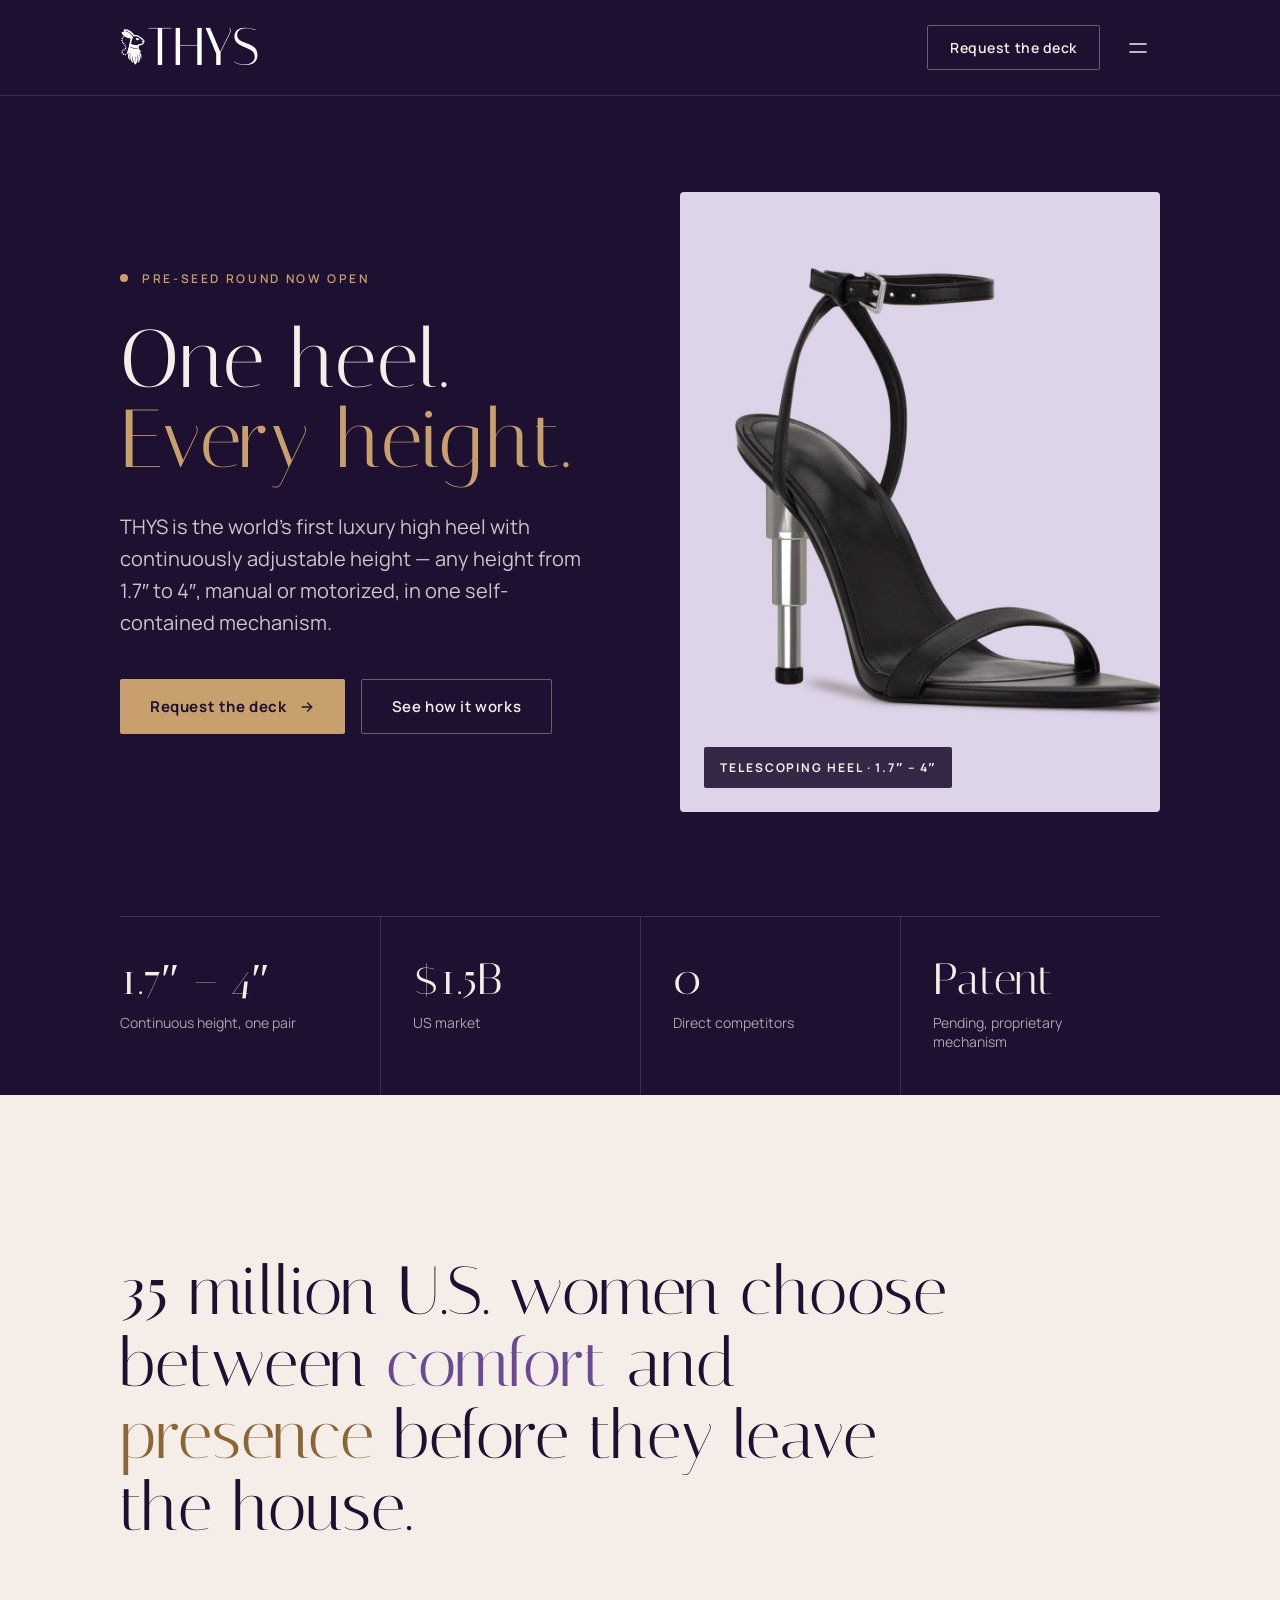
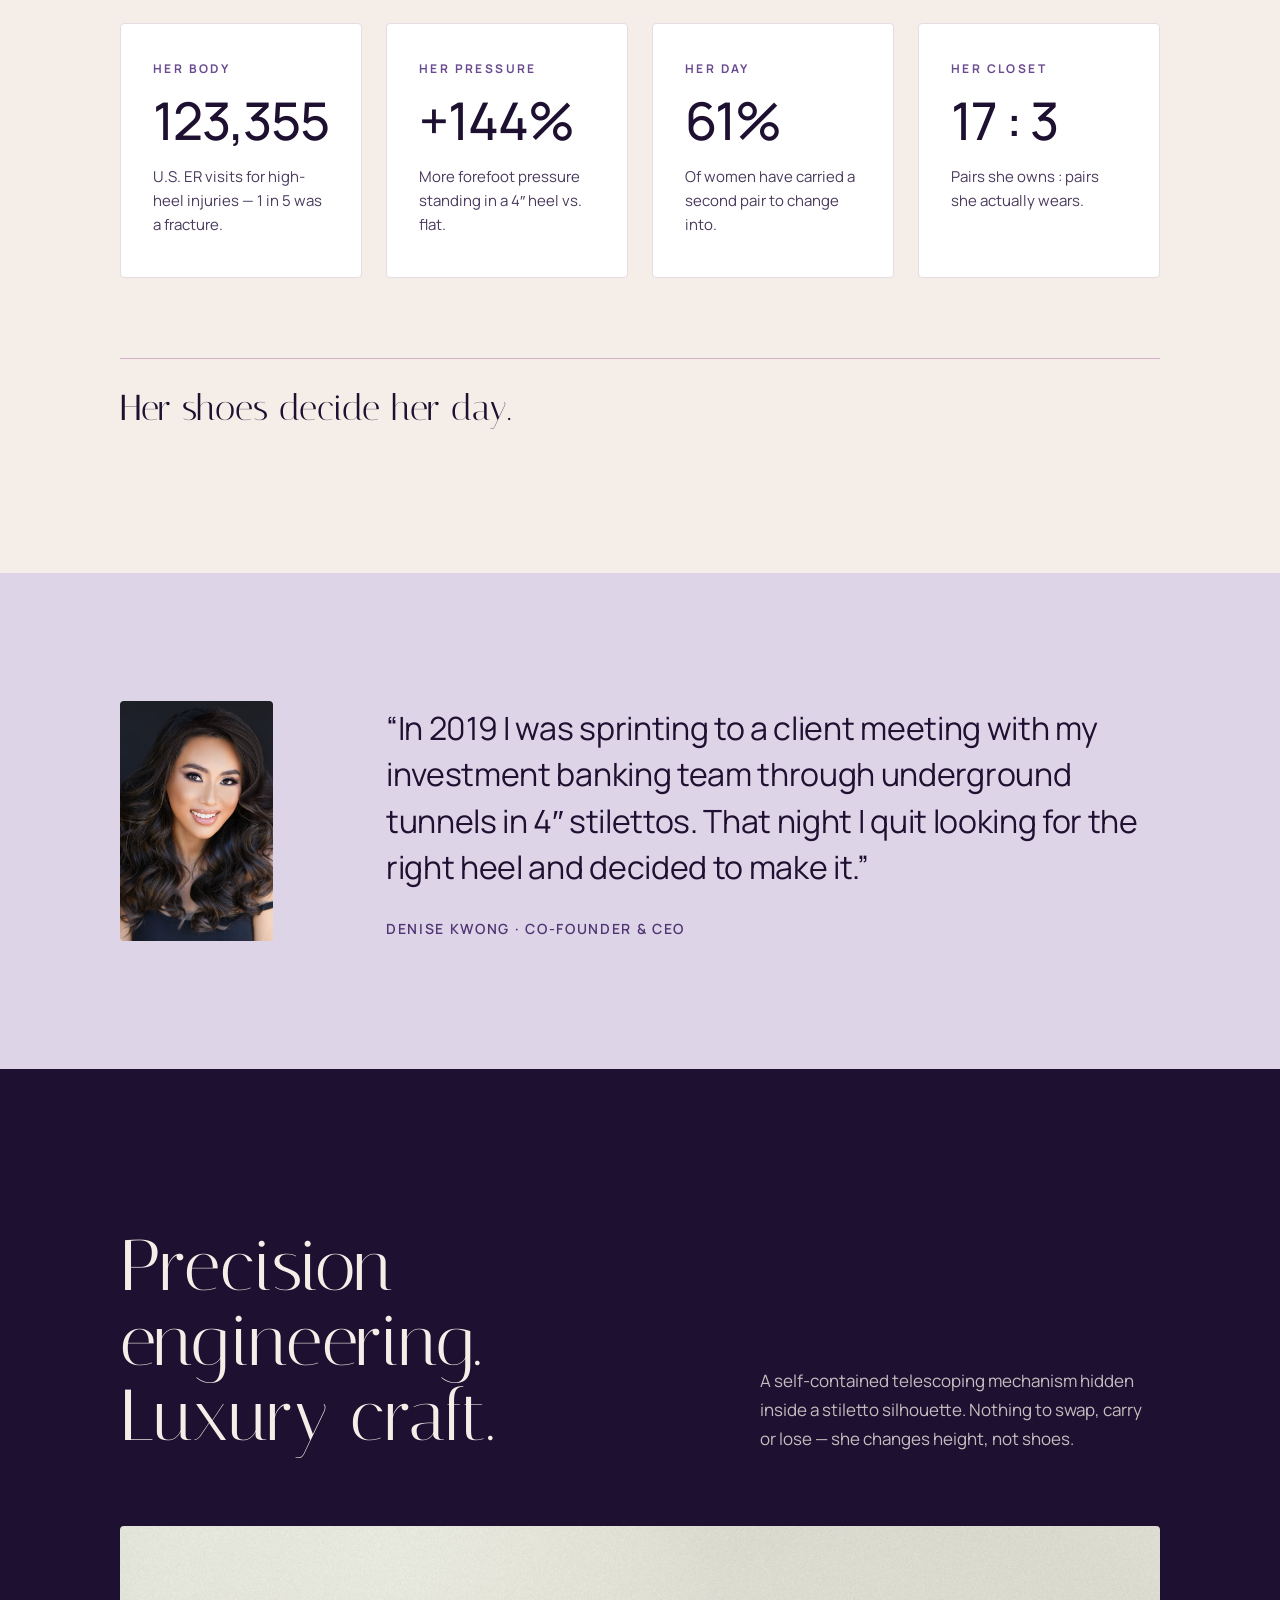
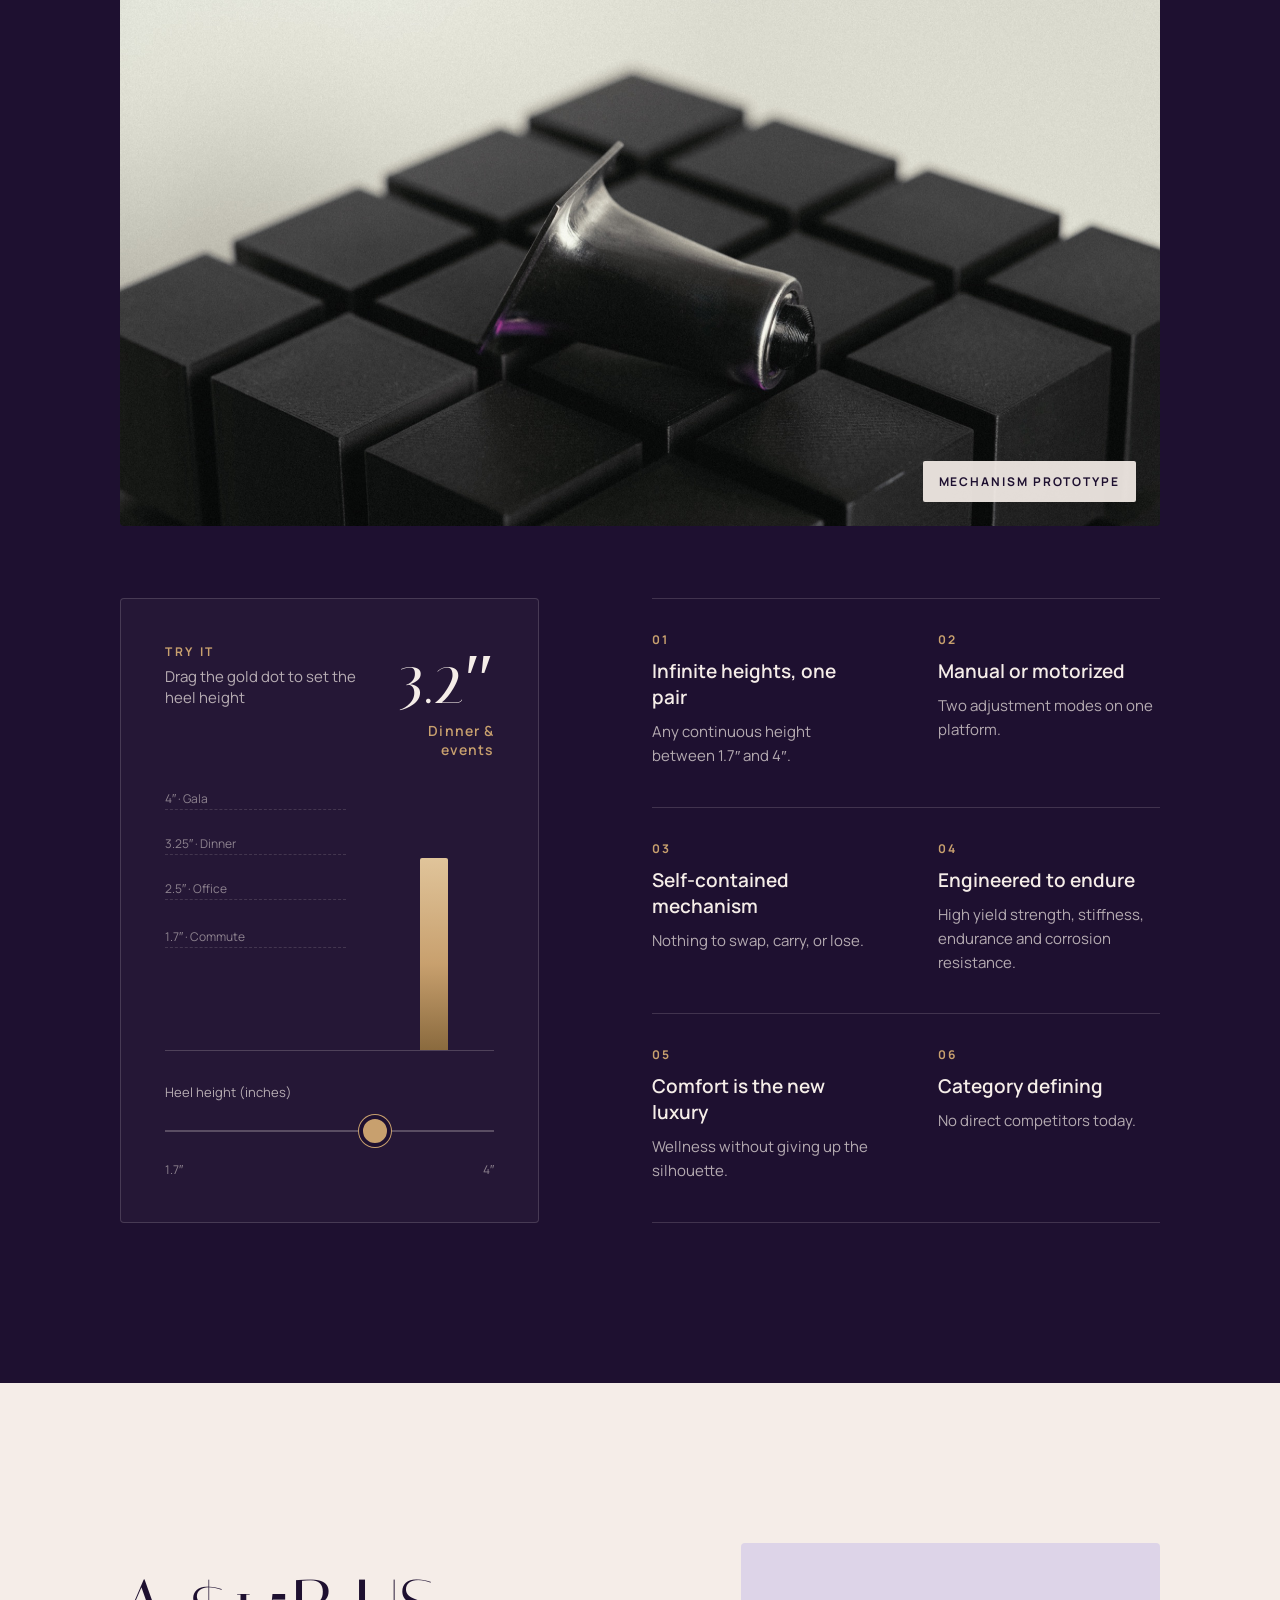
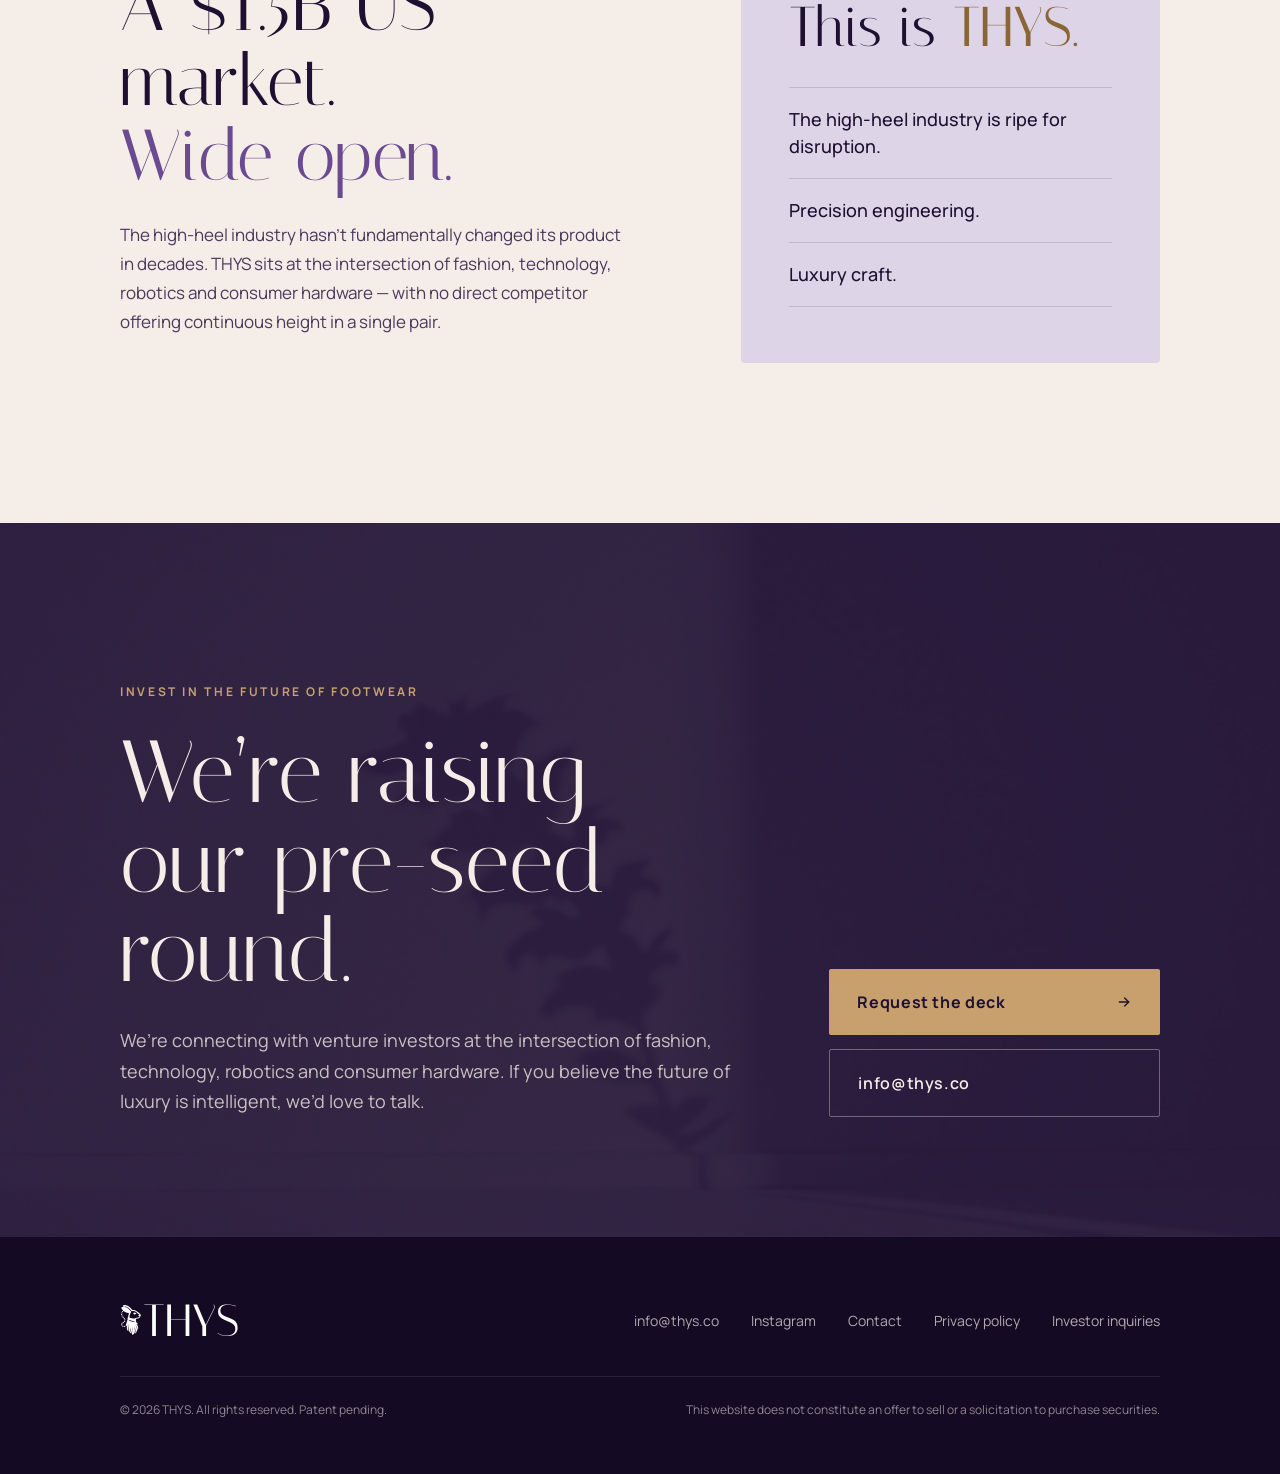
==== index.html @ 0f361722 "Slider: drop bar cap, pulse the dot until first drag; add "This is THYS" card to market section Co-A" ====
<!DOCTYPE html>
<html lang="en">
<head>
  <meta charset="UTF-8" />
  <meta name="viewport" content="width=device-width, initial-scale=1.0" />
  <title>THYS — One heel. Every height.</title>
  <meta name="description" content="THYS is the world's first luxury high heel with continuously adjustable height — any height from 1.7″ to 4″, manual or motorized, in one self-contained mechanism. Now raising our pre-seed round." />
  <meta property="og:title" content="THYS — One heel. Every height." />
  <meta property="og:description" content="The world's first heel with continuously adjustable height. Now raising our pre-seed round." />
  <meta property="og:url" content="https://thys.co" />
  <meta property="og:type" content="website" />
  <meta property="og:image" content="https://thys.co/home-poster.jpg" />
  <meta name="twitter:card" content="summary_large_image" />
  <meta name="twitter:title" content="THYS — The world's first heel with adjustable height" />
  <meta name="twitter:description" content="Your height. Your choice. Every room." />
  <meta name="twitter:image" content="https://thys.co/home-poster.jpg" />
  <meta name="theme-color" content="#1e1030" />
  <link rel="icon" href="/favicon.png" sizes="48x48" type="image/png" />
  <link rel="preconnect" href="https://fonts.googleapis.com" />
  <link rel="preconnect" href="https://fonts.gstatic.com" crossorigin />
  <link href="https://fonts.googleapis.com/css2?family=Italiana&family=Manrope:wght@400;500;600;700&display=swap" rel="stylesheet" />
  <link rel="stylesheet" href="css/home.css">
  <link rel="stylesheet" href="css/popup.css">
</head>
<body class="home">

  <!-- ===== HEADER ===== -->
  <header class="site-header">
    <div class="site-header-inner container">
      <a href="#top" class="site-logo" aria-label="THYS home">
        <img src="logo-inverted.svg" alt="THYS" width="142" height="65" />
      </a>
      <div class="header-actions">
        <a class="btn btn-ghost header-cta" href="mailto:info@thys.co?subject=Investor%20Inquiry">Request the deck</a>
        <button class="nav-toggle" type="button" aria-label="Open menu" aria-expanded="false" aria-controls="site-nav">
          <svg width="24" height="24" viewBox="0 0 24 24" fill="none" stroke="currentColor" stroke-width="1.6" stroke-linecap="round" aria-hidden="true"><path d="M4 8h16"/><path d="M4 16h16"/></svg>
        </button>
      </div>
      <nav id="site-nav" class="site-nav" aria-label="Primary">
        <a href="#top">Home</a>
        <a href="contact.html">Contact</a>
        <a href="#investors">Investors</a>
      </nav>
    </div>
  </header>

  <main id="top">

    <!-- ===== HERO ===== -->
    <section class="hero dark">
      <div class="container">
        <div class="hero-grid">
          <div class="hero-copy">
            <div class="hero-kicker">Pre-seed round now open</div>
            <h1>One heel.<br><span class="accent-gold">Every height.</span></h1>
            <p class="hero-sub">THYS is the world’s first luxury high heel with continuously adjustable height — any height from 1.7″ to 4″, manual or motorized, in one self-contained mechanism.</p>
            <div class="hero-ctas">
              <a class="btn btn-gold" href="mailto:info@thys.co?subject=Investor%20Inquiry">Request the deck
                <svg viewBox="0 0 24 24" fill="none" stroke="currentColor" stroke-width="2" stroke-linecap="round" stroke-linejoin="round" aria-hidden="true"><path d="M5 12h14"/><path d="M13 6l6 6-6 6"/></svg>
              </a>
              <a class="btn btn-ghost" href="#product">See how it works</a>
            </div>
          </div>
          <div class="media-frame hero-media">
            <img src="images/shoe-heel.jpg" alt="THYS adjustable-height stiletto sandal in black leather with a telescoping steel heel" width="1400" height="1400" />
            <div class="media-tag">Telescoping heel · 1.7″ – 4″</div>
          </div>
        </div>

        <div class="fact-strip">
          <div class="fact"><div class="fact-value">1.7″ – 4″</div><div class="fact-label">Continuous height, one pair</div></div>
          <div class="fact"><div class="fact-value">$1.5B</div><div class="fact-label">US market</div></div>
          <div class="fact"><div class="fact-value">0</div><div class="fact-label">Direct competitors</div></div>
          <div class="fact"><div class="fact-value">Patent</div><div class="fact-label">Pending, proprietary mechanism</div></div>
        </div>
      </div>
    </section>

    <!-- ===== 01 PROBLEM ===== -->
    <section id="problem" class="section problem container">
      <div class="problem-intro reveal">
        <div class="section-head">
          <h2>35 million U.S. women choose between <span class="accent-lilac">comfort</span> and <span class="accent-gold-ink">presence</span> before they leave the house.</h2>
        </div>
      </div>

      <div class="stat-grid reveal">
        <div class="stat-card">
          <div class="stat-label">Her body</div>
          <div class="stat-value">123,355</div>
          <p>U.S. ER visits for high-heel injuries — 1 in 5 was a fracture.</p>
        </div>
        <div class="stat-card">
          <div class="stat-label">Her pressure</div>
          <div class="stat-value">+144%</div>
          <p>More forefoot pressure standing in a 4″ heel vs. flat.</p>
        </div>
        <div class="stat-card">
          <div class="stat-label">Her day</div>
          <div class="stat-value">61%</div>
          <p>Of women have carried a second pair to change into.</p>
        </div>
        <div class="stat-card">
          <div class="stat-label">Her closet</div>
          <div class="stat-value">17 : 3</div>
          <p>Pairs she owns : pairs she actually wears.</p>
        </div>
      </div>

      <div class="problem-close reveal">
        <div class="problem-close-line">Her shoes decide her day.</div>
      </div>
    </section>

    <!-- ===== FOUNDER QUOTE ===== -->
    <section class="quote-band container" aria-label="Founder story">
      <div class="quote-photo">
        <img src="images/denise-kwong.jpg" alt="Denise Kwong, co-founder and CEO of THYS" loading="lazy" />
      </div>
      <figure class="quote-body reveal">
        <blockquote>“In 2019 I was sprinting to a client meeting with my investment banking team through underground tunnels in 4″ stilettos. That night I quit looking for the right heel and decided to make it.”</blockquote>
        <figcaption>Denise Kwong · Co-founder &amp; CEO</figcaption>
      </figure>
    </section>

    <!-- ===== 02 PRODUCT ===== -->
    <section id="product" class="section product dark container">
      <div class="product-head reveal">
        <div class="section-head">
          <h2>Precision engineering.<br>Luxury craft.</h2>
        </div>
        <p class="lede">A self-contained telescoping mechanism hidden inside a stiletto silhouette. Nothing to swap, carry or lose — she changes height, not shoes.</p>
      </div>

      <div class="media-frame product-media reveal">
        <img src="images/heel-prototype.jpg" alt="THYS heel mechanism prototype resting on black blocks" loading="lazy" />
        <div class="media-tag">Mechanism prototype</div>
      </div>

      <div class="product-grid">
        <div class="height-demo reveal">
          <div class="height-demo-top">
            <div>
              <div class="eyebrow">Try it</div>
              <div class="height-demo-hint">Drag the gold dot to set the heel height</div>
            </div>
            <div class="height-readout" aria-live="polite">
              <div class="height-value" id="height-value">3.2″</div>
              <div class="height-occasion" id="height-occasion">Dinner &amp; events</div>
            </div>
          </div>
          <div class="height-gauge" aria-hidden="true">
            <div class="height-ticks">
              <span style="bottom: 240px">4″ · Gala</span>
              <span style="bottom: 195px">3.25″ · Dinner</span>
              <span style="bottom: 150px">2.5″ · Office</span>
              <span style="bottom: 102px">1.7″ · Commute</span>
            </div>
            <div class="height-bar-wrap"><div class="height-bar" id="height-bar"></div></div>
          </div>
          <div class="height-control is-untouched">
            <label for="heel-height">Heel height (inches)</label>
            <input id="heel-height" class="height-range" type="range" min="17" max="40" step="1" value="32" aria-valuetext="3.2 inches" />
            <div class="height-control-ends"><span>1.7″</span><span>4″</span></div>
          </div>
        </div>

        <ul class="feature-list reveal">
          <li class="feature"><span class="feature-num">01</span><h3>Infinite heights, one pair</h3><p>Any continuous height between 1.7″ and 4″.</p></li>
          <li class="feature"><span class="feature-num">02</span><h3>Manual or motorized</h3><p>Two adjustment modes on one platform.</p></li>
          <li class="feature"><span class="feature-num">03</span><h3>Self-contained mechanism</h3><p>Nothing to swap, carry, or lose.</p></li>
          <li class="feature"><span class="feature-num">04</span><h3>Engineered to endure</h3><p>High yield strength, stiffness, endurance and corrosion resistance.</p></li>
          <li class="feature"><span class="feature-num">05</span><h3>Comfort is the new luxury</h3><p>Wellness without giving up the silhouette.</p></li>
          <li class="feature"><span class="feature-num">06</span><h3>Category defining</h3><p>No direct competitors today.</p></li>
        </ul>
      </div>
    </section>

    <!-- ===== 03 MARKET ===== -->
    <section id="market" class="section market container">
      <div class="section-head reveal">
        <h2>A $1.5B US market.<br><span class="accent-lilac">Wide open.</span></h2>
        <p class="lede">The high-heel industry hasn’t fundamentally changed its product in decades. THYS sits at the intersection of fashion, technology, robotics and consumer hardware — with no direct competitor offering continuous height in a single pair.</p>
      </div>
      <aside class="market-card reveal" aria-label="This is THYS">
        <p class="market-card-title">This is <span class="accent-gold-ink">THYS.</span></p>
        <ul class="market-card-points">
          <li>The high-heel industry is ripe for disruption.</li>
          <li>Precision engineering.</li>
          <li>Luxury craft.</li>
        </ul>
      </aside>
    </section>


    <!-- ===== 05 INVEST ===== -->
    <section id="investors" class="section invest dark container">
      <img class="invest-texture" src="images/texture.jpg" alt="" loading="lazy" />
      <div class="invest-top reveal">
        <div class="section-head">
          <div class="eyebrow">Invest in the future of footwear</div>
          <h2>We’re raising<br>our pre-seed round.</h2>
          <p class="lede">We’re connecting with venture investors at the intersection of fashion, technology, robotics and consumer hardware. If you believe the future of luxury is intelligent, we’d love to talk.</p>
        </div>
        <div class="invest-ctas">
          <a class="btn btn-gold" href="mailto:info@thys.co?subject=Investor%20Inquiry">Request the deck
            <svg viewBox="0 0 24 24" fill="none" stroke="currentColor" stroke-width="2" stroke-linecap="round" stroke-linejoin="round" aria-hidden="true"><path d="M5 12h14"/><path d="M13 6l6 6-6 6"/></svg>
          </a>
          <a class="btn btn-ghost" href="mailto:info@thys.co">info@thys.co</a>
        </div>
      </div>
    </section>
  </main>

  <!-- ===== FOOTER ===== -->
  <footer class="site-footer-new container">
    <div class="footer-top">
      <img src="logo-inverted.svg" alt="THYS" width="120" height="55" />
      <nav class="footer-links" aria-label="Footer">
        <a href="mailto:info@thys.co">info@thys.co</a>
        <a href="https://www.instagram.com/thisisthys/" target="_blank" rel="noopener">Instagram</a>
        <a href="contact.html">Contact</a>
        <a href="privacy.html">Privacy policy</a>
        <a href="mailto:info@thys.co?subject=Investor%20Inquiry">Investor inquiries</a>
      </nav>
    </div>
    <div class="footer-legal">
      <span>© 2026 THYS. All rights reserved. Patent pending.</span>
      <span>This website does not constitute an offer to sell or a solicitation to purchase securities.</span>
    </div>
  </footer>

  <!-- ===== WAITLIST POPUP ===== -->
  <div id="timer-popup" style="display: none;">
    <div class="popup-content">
      <div id="popup-step-1">
        <h2>This is THYS</h2>
        <p>Be notified first! Enter your name to join our community.</p>
        <div class="popup-input-group">
          <label for="popup-name">Name:</label>
          <input type="text" id="popup-name" name="name" required>
        </div>
        <button type="button" id="popup-next-step">Continue</button>
      </div>
      <div id="popup-step-2" style="display: none;">
        <h2>Almost there!</h2>
        <p>Please enter your email so we can notify you about the launch.</p>
        <div class="popup-input-group">
          <label for="popup-email">Email:</label>
          <input type="email" id="popup-email" name="email" required>
        </div>
        <button type="submit" id="popup-submit">Submit</button>
      </div>
      <div id="popup-submitting" style="display: none;">
        <p>Submitting...</p>
      </div>
      <div id="popup-success" style="display: none;">
        <p>Thank you! Your details have been submitted.</p>
      </div>
      <div id="popup-error" style="display: none;">
        <p>Sorry, there was an error. Please try again later.</p>
      </div>
    </div>
  </div>

  <script src="js/popup.js" defer></script>
  <script src="js/home.js" defer></script>
</body>
</html>
---- css/home.css ----
/* ============================================================
   HOME  ·  Investor homepage (index.html)
   ============================================================ */

:root {
  --font-default: 'Manrope', sans-serif;
  --font-heading: 'Italiana', serif;

  --color-deep-plum:         #1e1030;
  --color-night-plum:        #150a24;
  --color-antique-lilac-mid: #6a4a90;
  --color-antique-lilac:     #ddd4e8;
  --color-wisteria-mid:      #d4b0c8;
  --color-aged-gold:         #c8a06e;
  --color-aged-gold-light:   #dcb886;
  --color-gold-ink:          #8a6636;   /* gold dark enough for text on ivory */
  --color-warm-ivory:        #f5ede8;
  --color-card-border:       #e6dbe3;
  --color-body-muted:        #4a3a5c;

  /* used by css/popup.css */
  --color-text-dark:   #1e1030;
  --color-text-subtle: #6a4a90;
  --color-background:  #f5ede8;

  --gutter: 120px;
  --section-pad: 160px;
}

*, *::before, *::after { box-sizing: border-box; }

html { scroll-behavior: smooth; }

body.home {
  margin: 0;
  font-family: var(--font-default);
  background: var(--color-warm-ivory);
  color: var(--color-deep-plum);
  -webkit-font-smoothing: antialiased;
}

.home img { max-width: 100%; display: block; }
.home a { color: inherit; text-decoration: none; }
.home h1, .home h2 { font-family: var(--font-heading); font-weight: 400; margin: 0; }
.home p { margin: 0; }

.container { padding-inline: var(--gutter); }
.dark { background: var(--color-deep-plum); color: var(--color-warm-ivory); }

.eyebrow {
  font-size: 12px;
  font-weight: 700;
  letter-spacing: 0.22em;
  text-transform: uppercase;
  color: var(--color-antique-lilac-mid);
}
.dark .eyebrow { color: var(--color-aged-gold); }

.lede { font-size: 17px; line-height: 1.7; color: var(--color-body-muted); }
.dark .lede { color: rgba(245, 237, 232, 0.78); }

.accent-gold { color: var(--color-aged-gold); }
.accent-lilac { color: var(--color-antique-lilac-mid); }
.accent-gold-ink { color: var(--color-gold-ink); }

/* ── Buttons ── */
.btn {
  display: inline-flex;
  align-items: center;
  justify-content: center;
  gap: 12px;
  min-height: 52px;
  padding: 16px 30px;
  border-radius: 2px;
  font-size: 15px;
  font-weight: 700;
  letter-spacing: 0.04em;
  transition: background-color 0.2s ease, border-color 0.2s ease, color 0.2s ease;
}
.btn svg { width: 16px; height: 16px; }
.btn-gold { background: var(--color-aged-gold); color: var(--color-deep-plum) !important; }
.btn-gold:hover { background: var(--color-aged-gold-light); }
.btn-ghost { border: 1px solid rgba(245, 237, 232, 0.35); color: var(--color-warm-ivory) !important; font-weight: 600; }
.btn-ghost:hover { border-color: var(--color-aged-gold); color: var(--color-aged-gold) !important; }
.btn:focus-visible, .site-nav a:focus-visible, .nav-toggle:focus-visible {
  outline: 2px solid var(--color-aged-gold);
  outline-offset: 3px;
}

/* ── Header ── */
.site-header {
  position: sticky;
  top: 0;
  z-index: 100;
  background: var(--color-deep-plum);
  color: var(--color-warm-ivory);
  transition: box-shadow 0.3s ease;
}
.site-header.is-scrolled { box-shadow: 0 1px 0 rgba(245, 237, 232, 0.1), 0 8px 24px rgba(21, 10, 36, 0.35); }
.site-header-inner {
  height: 96px;
  display: flex;
  align-items: center;
  justify-content: space-between;
  border-bottom: 1px solid rgba(245, 237, 232, 0.12);
}
.site-logo img { width: 142px; height: auto; }
.header-actions { display: flex; align-items: center; gap: 16px; }
.header-cta { min-height: 44px; padding: 12px 22px; font-size: 14px; font-weight: 600; }

/* Menu lives behind the hamburger at every width */
.site-nav {
  display: none;
  position: absolute;
  top: 100%;
  right: var(--gutter);
  width: 280px;
  flex-direction: column;
  padding: 8px 24px 16px;
  background: var(--color-deep-plum);
  border: 1px solid rgba(245, 237, 232, 0.12);
  border-top: 0;
  border-radius: 0 0 4px 4px;
  box-shadow: 0 16px 32px rgba(21, 10, 36, 0.4);
}
.site-nav.is-open { display: flex; }
.site-nav a {
  min-height: 52px;
  display: flex;
  align-items: center;
  font-size: 17px;
  font-weight: 500;
  letter-spacing: 0.02em;
  opacity: 0.85;
  transition: opacity 0.2s, color 0.2s;
}
.site-nav a + a { border-top: 1px solid rgba(245, 237, 232, 0.08); }
.site-nav a:hover { opacity: 1; color: var(--color-aged-gold); }
.nav-toggle {
  display: inline-flex;
  width: 44px;
  height: 44px;
  align-items: center;
  justify-content: center;
  background: transparent;
  border: 0;
  padding: 0;
  color: var(--color-warm-ivory);
  cursor: pointer;
}

/* ── Hero ── */
.hero-grid {
  display: grid;
  grid-template-columns: repeat(2, minmax(0, 1fr));
  gap: 80px;
  align-items: center;
  padding-block: 96px 104px;
}
.hero-copy { display: flex; flex-direction: column; gap: 32px; }
.hero-kicker { display: flex; align-items: center; gap: 14px; font-size: 12px; font-weight: 600; letter-spacing: 0.22em; text-transform: uppercase; color: var(--color-aged-gold); }
.hero-kicker::before { content: ''; width: 8px; height: 8px; border-radius: 50%; background: var(--color-aged-gold); }
.hero h1 { font-size: clamp(60px, 6.4vw, 104px); line-height: 0.98; letter-spacing: 0.01em; }
.hero-sub { max-width: 520px; font-size: 20px; line-height: 1.6; color: rgba(245, 237, 232, 0.82); }
.hero-ctas { display: flex; flex-wrap: wrap; gap: 16px; padding-top: 8px; }

.media-frame { position: relative; border-radius: 4px; overflow: hidden; }
.media-frame img { width: 100%; height: 100%; object-fit: cover; }
.media-tag {
  position: absolute;
  padding: 12px 16px;
  font-size: 12px;
  font-weight: 700;
  letter-spacing: 0.16em;
  text-transform: uppercase;
  border-radius: 2px;
}
.hero-media { height: 620px; background: var(--color-antique-lilac); }
.hero-media .media-tag { left: 24px; bottom: 24px; background: rgba(30, 16, 48, 0.88); color: var(--color-warm-ivory); }

.fact-strip { display: grid; grid-template-columns: repeat(4, minmax(0, 1fr)); border-top: 1px solid rgba(245, 237, 232, 0.14); }
.fact { padding: 36px 32px 44px; display: flex; flex-direction: column; gap: 8px; }
.fact:first-child { padding-left: 0; }
.fact + .fact { border-left: 1px solid rgba(245, 237, 232, 0.14); }
.fact-value { font-family: var(--font-heading); font-size: 44px; }
.fact-label { font-size: 14px; color: rgba(245, 237, 232, 0.66); }

/* ── Section scaffolding ── */
.section { padding-block: var(--section-pad); }
.section-head { display: flex; flex-direction: column; gap: 28px; }
.section h2 { font-size: 72px; line-height: 1.04; }

/* ── Problem ── */
.problem { display: flex; flex-direction: column; gap: 80px; padding-bottom: 144px; }
.problem-intro { display: grid; grid-template-columns: repeat(12, minmax(0, 1fr)); gap: 24px; align-items: end; }
.problem-intro .section-head { grid-column: span 10; }
.problem-intro h2 { font-size: 68px; line-height: 1.06; }
.problem-intro .lede { grid-column: 10 / span 3; }

.stat-grid { display: grid; grid-template-columns: repeat(4, minmax(0, 1fr)); gap: 24px; }
.stat-card {
  padding: 36px 32px 40px;
  background: #fff;
  border: 1px solid var(--color-card-border);
  border-radius: 4px;
  display: flex;
  flex-direction: column;
  gap: 18px;
}
.stat-label { font-size: 12px; font-weight: 700; letter-spacing: 0.2em; text-transform: uppercase; color: var(--color-antique-lilac-mid); }
.stat-value { font-family: var(--font-default); font-weight: 500; font-size: 52px; line-height: 1; letter-spacing: -0.02em; }
.stat-card p { font-size: 15px; line-height: 1.6; color: var(--color-body-muted); }

.problem-close { display: flex; justify-content: space-between; align-items: baseline; gap: 24px; border-top: 1px solid var(--color-wisteria-mid); padding-top: 28px; }
.problem-close-line { font-family: var(--font-heading); font-size: 36px; }

/* ── Founder quote ── */
.quote-band {
  background: var(--color-antique-lilac);
  padding-block: 128px;
  display: grid;
  grid-template-columns: repeat(12, minmax(0, 1fr));
  gap: 24px;
  align-items: center;
}
.quote-photo { grid-column: span 2; height: 240px; border-radius: 4px; overflow: hidden; }
.quote-photo img { width: 100%; height: 100%; object-fit: cover; object-position: center top; }
.quote-body { grid-column: 4 / span 9; display: flex; flex-direction: column; gap: 28px; margin: 0; }
.quote-body blockquote { margin: 0; font-family: var(--font-default); font-weight: 400; font-size: 32px; line-height: 1.45; letter-spacing: -0.01em; }
.quote-body figcaption { font-size: 14px; font-weight: 600; letter-spacing: 0.12em; text-transform: uppercase; color: #4f3572; }

/* ── Product ── */
.product { display: flex; flex-direction: column; gap: 72px; }
.product-head { display: flex; justify-content: space-between; align-items: end; gap: 80px; }
.product-head .lede { max-width: 400px; }
.product-media { height: 600px; }
.product-media img { object-position: center 60%; }
.product-media .media-tag { right: 24px; bottom: 24px; background: rgba(245, 237, 232, 0.92); color: var(--color-deep-plum); }

.product-grid { display: grid; grid-template-columns: repeat(12, minmax(0, 1fr)); gap: 24px; }

.height-demo {
  grid-column: span 5;
  padding: 44px;
  border: 1px solid rgba(245, 237, 232, 0.16);
  border-radius: 4px;
  background: rgba(245, 237, 232, 0.03);
  display: flex;
  flex-direction: column;
  gap: 32px;
}
.height-demo-top { display: flex; justify-content: space-between; align-items: flex-start; gap: 16px; }
.height-demo-top .eyebrow { margin-bottom: 6px; }
.height-demo-hint { font-size: 15px; color: rgba(245, 237, 232, 0.7); }
.height-readout { text-align: right; }
.height-value { font-family: var(--font-heading); font-size: 72px; line-height: 1; }
.height-occasion { font-size: 14px; font-weight: 600; letter-spacing: 0.08em; color: var(--color-aged-gold); padding-top: 6px; }

.height-gauge { height: 260px; display: flex; align-items: flex-end; gap: 28px; border-bottom: 1px solid rgba(245, 237, 232, 0.2); }
.height-ticks { position: relative; flex-grow: 1; height: 100%; font-size: 12px; color: rgba(245, 237, 232, 0.5); }
.height-ticks span { position: absolute; left: 0; right: 0; border-bottom: 1px dashed rgba(245, 237, 232, 0.14); padding-bottom: 2px; }
.height-bar-wrap { width: 120px; height: 100%; display: flex; align-items: flex-end; justify-content: center; }
.height-bar {
  position: relative;
  width: 28px;
  height: 192px;
  background: linear-gradient(180deg, #e0c49a 0%, var(--color-aged-gold) 55%, #8a6a3e 100%);
  border-radius: 2px 2px 0 0;
  transition: height 0.15s ease-out;
}

.height-control { display: flex; flex-direction: column; gap: 12px; }
.height-control label { font-size: 13px; color: rgba(245, 237, 232, 0.7); }
.height-control-ends { display: flex; justify-content: space-between; font-size: 12px; color: rgba(245, 237, 232, 0.5); }
.height-range { -webkit-appearance: none; appearance: none; width: 100%; height: 36px; background: transparent; margin: 0; cursor: pointer; }
.height-range::-webkit-slider-runnable-track { height: 2px; background: rgba(245, 237, 232, 0.25); }
.height-range::-moz-range-track { height: 2px; background: rgba(245, 237, 232, 0.25); }
.height-range::-webkit-slider-thumb {
  -webkit-appearance: none;
  width: 32px; height: 32px; margin-top: -15px;
  border-radius: 50%;
  background: var(--color-aged-gold);
  border: 4px solid var(--color-deep-plum);
  box-shadow: 0 0 0 1px var(--color-aged-gold);
  cursor: grab;
}
.height-range::-moz-range-thumb { width: 24px; height: 24px; border-radius: 50%; background: var(--color-aged-gold); border: 4px solid var(--color-deep-plum); box-shadow: 0 0 0 1px var(--color-aged-gold); cursor: grab; }
.height-range:active::-webkit-slider-thumb { cursor: grabbing; }
.height-range:active::-moz-range-thumb { cursor: grabbing; }
/* Pulse the dot until it's first moved, so it reads as the thing to drag */
@keyframes thumb-pulse {
  0%   { box-shadow: 0 0 0 1px var(--color-aged-gold), 0 0 0 0 rgba(200, 160, 110, 0.55); }
  70%  { box-shadow: 0 0 0 1px var(--color-aged-gold), 0 0 0 14px rgba(200, 160, 110, 0); }
  100% { box-shadow: 0 0 0 1px var(--color-aged-gold), 0 0 0 0 rgba(200, 160, 110, 0); }
}
.height-control.is-untouched .height-range::-webkit-slider-thumb { animation: thumb-pulse 1.8s ease-out infinite; }
.height-control.is-untouched .height-range::-moz-range-thumb { animation: thumb-pulse 1.8s ease-out infinite; }
.height-range:focus-visible { outline: 2px solid var(--color-aged-gold); outline-offset: 4px; }

.feature-list { grid-column: 7 / span 6; display: grid; grid-template-columns: repeat(2, minmax(0, 1fr)); margin: 0; padding: 0; list-style: none; }
.feature { padding: 32px 32px 32px 0; border-top: 1px solid rgba(245, 237, 232, 0.16); display: flex; flex-direction: column; gap: 10px; }
.feature:nth-child(even) { padding: 32px 0 32px 32px; }
.feature:nth-last-child(-n+2) { border-bottom: 1px solid rgba(245, 237, 232, 0.16); }
.feature-num { font-size: 12px; font-weight: 700; letter-spacing: 0.14em; color: var(--color-aged-gold); }
.feature h3 { margin: 0; font-size: 19px; font-weight: 600; }
.feature p { font-size: 15px; line-height: 1.6; color: rgba(245, 237, 232, 0.7); }

/* ── Market ── */
.market { display: grid; grid-template-columns: repeat(12, minmax(0, 1fr)); gap: 24px; align-items: start; }
.market { align-items: center; }
.market .section-head { grid-column: 1 / span 6; }
.market-card {
  grid-column: 8 / span 5;
  padding: 56px 48px;
  background: var(--color-antique-lilac);
  border-radius: 4px;
  display: flex;
  flex-direction: column;
  gap: 32px;
}
.market-card-title { font-family: var(--font-heading); font-size: 56px; line-height: 1; }
.market-card-points { margin: 0; padding: 0; list-style: none; display: flex; flex-direction: column; }
.market-card-points li { padding: 18px 0; border-top: 1px solid rgba(30, 16, 48, 0.14); font-size: 18px; font-weight: 500; line-height: 1.5; }
.market-card-points li:last-child { border-bottom: 1px solid rgba(30, 16, 48, 0.14); }
.market .lede { max-width: 620px; }

/* ── Invest ── */
.invest { position: relative; overflow: hidden; padding-bottom: 120px; display: flex; flex-direction: column; gap: 88px; }
.invest-texture { position: absolute; inset: 0; width: 100%; height: 100%; object-fit: cover; opacity: 0.12; mix-blend-mode: screen; pointer-events: none; }
.invest-top { position: relative; display: grid; grid-template-columns: repeat(12, minmax(0, 1fr)); gap: 24px; align-items: end; }
.invest-top .section-head { grid-column: span 8; }
.invest h2 { font-size: 88px; line-height: 1.02; }
.invest .lede { max-width: 620px; font-size: 18px; }
.invest-ctas { grid-column: 9 / span 4; display: flex; flex-direction: column; gap: 14px; }
.invest-ctas .btn { justify-content: space-between; padding: 22px 28px; font-size: 16px; }

/* ── Footer ── */
.site-footer-new { background: var(--color-night-plum); color: var(--color-warm-ivory); padding-block: 56px; display: flex; flex-direction: column; gap: 28px; }
.footer-top { display: flex; justify-content: space-between; align-items: center; gap: 24px; }
.footer-top img { width: 120px; height: auto; }
.footer-links { display: flex; flex-wrap: wrap; gap: 32px; font-size: 14px; }
.footer-links a { opacity: 0.7; transition: opacity 0.2s, color 0.2s; }
.footer-links a:hover { opacity: 1; color: var(--color-aged-gold); }
.footer-legal { display: flex; justify-content: space-between; gap: 24px; font-size: 12px; color: rgba(245, 237, 232, 0.55); border-top: 1px solid rgba(245, 237, 232, 0.1); padding-top: 24px; }

/* ── Scroll-in fade ── */
.reveal { opacity: 0; transform: translateY(24px); transition: opacity 0.8s ease, transform 0.8s ease; }
.reveal.in-view { opacity: 1; transform: none; }
@media (prefers-reduced-motion: reduce) {
  html { scroll-behavior: auto; }
  .reveal { opacity: 1; transform: none; transition: none; }
  .height-bar { transition: none; }
  .height-control.is-untouched .height-range::-webkit-slider-thumb { animation: none; }
  .height-control.is-untouched .height-range::-moz-range-thumb { animation: none; }
}

/* ============================================================
   RESPONSIVE
   ============================================================ */
@media (max-width: 1200px) {
  :root { --gutter: 64px; --section-pad: 128px; }
  .section h2, .problem-intro h2 { font-size: 56px; }
  .invest h2 { font-size: 72px; }
  .quote-body blockquote { font-size: 28px; }
}

@media (max-width: 960px) {
  :root { --gutter: 40px; --section-pad: 104px; }


  .hero-grid { grid-template-columns: 1fr; gap: 48px; padding-block: 64px; }
  .hero-media { height: 520px; }
  .fact-strip { grid-template-columns: repeat(2, minmax(0, 1fr)); }
  .fact { padding: 28px 20px 28px 0 !important; border-left: 0 !important; }
  .fact:nth-child(even) { padding-left: 20px !important; border-left: 1px solid rgba(245, 237, 232, 0.14) !important; }
  .fact:nth-child(-n+2) { border-bottom: 1px solid rgba(245, 237, 232, 0.14); }

  .problem-intro, .market, .invest-top, .product-grid, .quote-band { grid-template-columns: 1fr; }
  .problem-intro .section-head, .problem-intro .lede,
  .market .section-head, .market-card,
  .invest-top .section-head, .invest-ctas,
  .height-demo, .feature-list,
  .quote-photo, .quote-body { grid-column: auto; }
  .problem { gap: 56px; }
  .stat-grid { grid-template-columns: repeat(2, minmax(0, 1fr)); }
  .market { gap: 48px; }
  .product-head { flex-direction: column; align-items: flex-start; gap: 28px; }
  .product-media { height: 440px; }
  .product-grid { gap: 48px; }
  .quote-band { padding-block: 96px; gap: 32px; }
  .quote-photo { width: 120px; height: 120px; border-radius: 50%; }
  .invest-ctas { max-width: 420px; }
}

@media (max-width: 600px) {
  :root { --gutter: 20px; --section-pad: 72px; }

  .site-header-inner { height: 72px; }
  .site-logo img { width: 112px; }
  .header-actions { gap: 4px; }
  .header-cta { min-height: 40px; padding: 10px 14px; font-size: 13px; }
  .site-nav { left: 0; right: 0; width: auto; padding: 8px var(--gutter) 16px; border-left: 0; border-right: 0; border-radius: 0; }

  .hero-grid { padding-block: 44px 36px; gap: 36px; }
  .hero-copy { gap: 22px; }
  .hero-kicker { font-size: 11px; letter-spacing: 0.2em; }
  .hero h1 { font-size: 60px; line-height: 1; }
  .hero-sub { font-size: 16px; }
  .hero-ctas .btn { width: 100%; }
  .hero-ctas .btn-ghost { display: none; }
  .hero-media { height: 380px; }
  .fact-value { font-size: 30px; }
  .fact-label { font-size: 12px; }

  .eyebrow { font-size: 11px; letter-spacing: 0.2em; }
  .section h2, .problem-intro h2 { font-size: 38px; line-height: 1.1; }
  .invest h2 { font-size: 48px; line-height: 1.04; }
  .lede { font-size: 15px; line-height: 1.65; }

  .problem { gap: 28px; padding-bottom: 72px; }
  .problem-intro .lede { display: none; }
  .stat-grid { gap: 12px; }
  .stat-card { padding: 20px 16px; gap: 10px; }
  .stat-label { font-size: 10px; letter-spacing: 0.18em; }
  .stat-value { font-size: 30px; }
  .stat-card p { font-size: 13px; line-height: 1.5; }
  .problem-close { flex-direction: column; gap: 8px; padding-top: 20px; }
  .problem-close-line { font-size: 26px; }

  .quote-band { padding-block: 64px; gap: 24px; }
  .quote-photo { width: 88px; height: 88px; }
  .quote-body { gap: 24px; }
  .quote-body blockquote { font-size: 20px; line-height: 1.5; }
  .quote-body figcaption { font-size: 12px; }

  .product { gap: 28px; }
  .product-media { height: 260px; }
  .product-media .media-tag { display: none; }
  .height-demo { padding: 24px; gap: 24px; }
  .height-value { font-size: 56px; }
  .height-gauge { gap: 16px; }
  .height-bar-wrap { width: 72px; }
  .feature-list { grid-template-columns: 1fr; }
  .feature, .feature:nth-child(even) { padding: 20px 0; }
  .feature:nth-last-child(2) { border-bottom: 0; }
  .feature h3 { font-size: 17px; }
  .feature p { font-size: 14px; }

  .market { gap: 32px; }
  .market-card { padding: 32px 24px; gap: 20px; }
  .market-card-title { font-size: 40px; }
  .market-card-points li { padding: 14px 0; font-size: 16px; }

  .invest { gap: 40px; padding-bottom: 72px; }
  .invest-top { gap: 24px; }
  .invest-ctas { max-width: none; }
  .invest-ctas .btn { justify-content: center; padding: 16px 20px; font-size: 15px; }
  .invest-ctas .btn svg { display: none; }

  .site-footer-new { padding-block: 40px; gap: 20px; }
  .footer-top { flex-direction: column; align-items: flex-start; gap: 16px; }
  .footer-links { flex-direction: column; gap: 4px; }
  .footer-links a { min-height: 36px; display: flex; align-items: center; opacity: 1; }
  .footer-legal { flex-direction: column; gap: 6px; font-size: 11px; line-height: 1.6; padding-top: 16px; }
}
---- css/popup.css ----
/* ============================================================
   POPUP  ·  Timer popup & waitlist / download form
   ============================================================ */

#timer-popup {
  display: none;
  position: fixed;
  inset: 0;
  background-color: rgba(30, 16, 48, 0.8);
  z-index: 10000;
  align-items: center;
  justify-content: center;
  padding: 1rem;
  opacity: 0;
  pointer-events: none;
  transition: opacity 0.4s ease-in-out;
}
#timer-popup.popup-visible {
  display: flex;
  opacity: 1;
  pointer-events: auto;
}

.popup-content {
  background-color: var(--color-background, #fff);
  color: var(--color-text-dark, #000);
  padding: 2rem 2.5rem;
  border-radius: 8px;
  max-width: 700px;
  width: 95%;
  text-align: center;
  font-family: var(--font-default);
  box-shadow: 0 5px 15px rgba(0, 0, 0, 0.2);
  position: relative;
}
@media (max-width: 767px) {
  .popup-content { box-shadow: none; }
}

#popup-close-button {
  position: absolute;
  top: 10px;
  right: 10px;
  background: none;
  border: none;
  font-size: 1.5rem;
  line-height: 1;
  padding: 0.25rem 0.5rem;
  color: var(--color-text-subtle);
}
#popup-close-button:hover { color: var(--color-text-dark); }

.popup-content h2 {
  font-family: var(--font-heading);
  font-size: 1.6rem;
  margin-top: 0;
  margin-bottom: 0.75rem;
  color: var(--color-text-dark);
}
.popup-content p {
  font-size: 0.95rem;
  line-height: 1.6;
  margin-bottom: 1.5rem;
  color: var(--color-text-subtle);
}

.popup-input-group {
  margin-bottom: 1.2rem;
  text-align: left;
}
.popup-input-group label {
  display: block;
  margin-bottom: 0.3rem;
  font-weight: 600;
  font-size: 0.85rem;
}
.popup-input-group input[type="text"],
.popup-input-group input[type="email"] {
  width: 100%;
  padding: 0.6rem 0.8rem;
  border: 1px solid var(--color-text-dark, #000);
  border-radius: 4px;
  font-size: 0.95rem;
  font-family: var(--font-default);
  transition: border-color 0.3s ease, box-shadow 0.3s ease;
  caret-color: auto;
}
.popup-input-group input[type="text"]:focus,
.popup-input-group input[type="email"]:focus {
  outline: none;
  border-color: var(--color-text-dark, #000);
  box-shadow: 0 0 0 3px rgba(106, 74, 144, 0.5);
}

.popup-content button {
  display: inline-block;
  padding: 0.4rem 1.2rem;
  border: none;
  border-radius: 50px;
  background-color: var(--color-antique-lilac-mid);
  color: var(--color-warm-ivory);
  font-family: var(--font-heading);
  font-size: 1rem;
  font-weight: 600;
  letter-spacing: 0.03em;
  transition: background-color 0.3s ease, color 0.3s ease, border-color 0.3s ease;
  margin-top: 0.5rem;
}
.popup-content button:hover,
.popup-content button:focus {
  background-color: var(--color-deep-plum);
  color: var(--color-warm-ivory);
  border: none;
}

#popup-next-step,
#popup-submit { border: 2px solid transparent; }

#popup-next-step:hover,
#popup-next-step:focus {
  background-color: var(--color-text-light, #fff);
  color: var(--color-text-dark, #000);
  border: 2px solid var(--color-text-dark, #000);
  padding: 0.4rem 1.2rem;
}
#popup-submit:hover,
#popup-submit:focus {
  background-color: var(--color-text-light, #fff);
  color: var(--color-text-dark, #000);
  border: 2px solid var(--color-text-dark, #000);
  padding: 0.4rem 1.2rem;
}

#popup-submitting p { font-size: 1rem; margin-bottom: 0; font-weight: 600; }
#popup-success p    { font-size: 1rem; margin-bottom: 0; font-weight: 600; color: var(--color-text-dark, #000) !important; }
#popup-error p      { font-size: 1rem; margin-bottom: 0; font-weight: 600; color: #dc3545; }
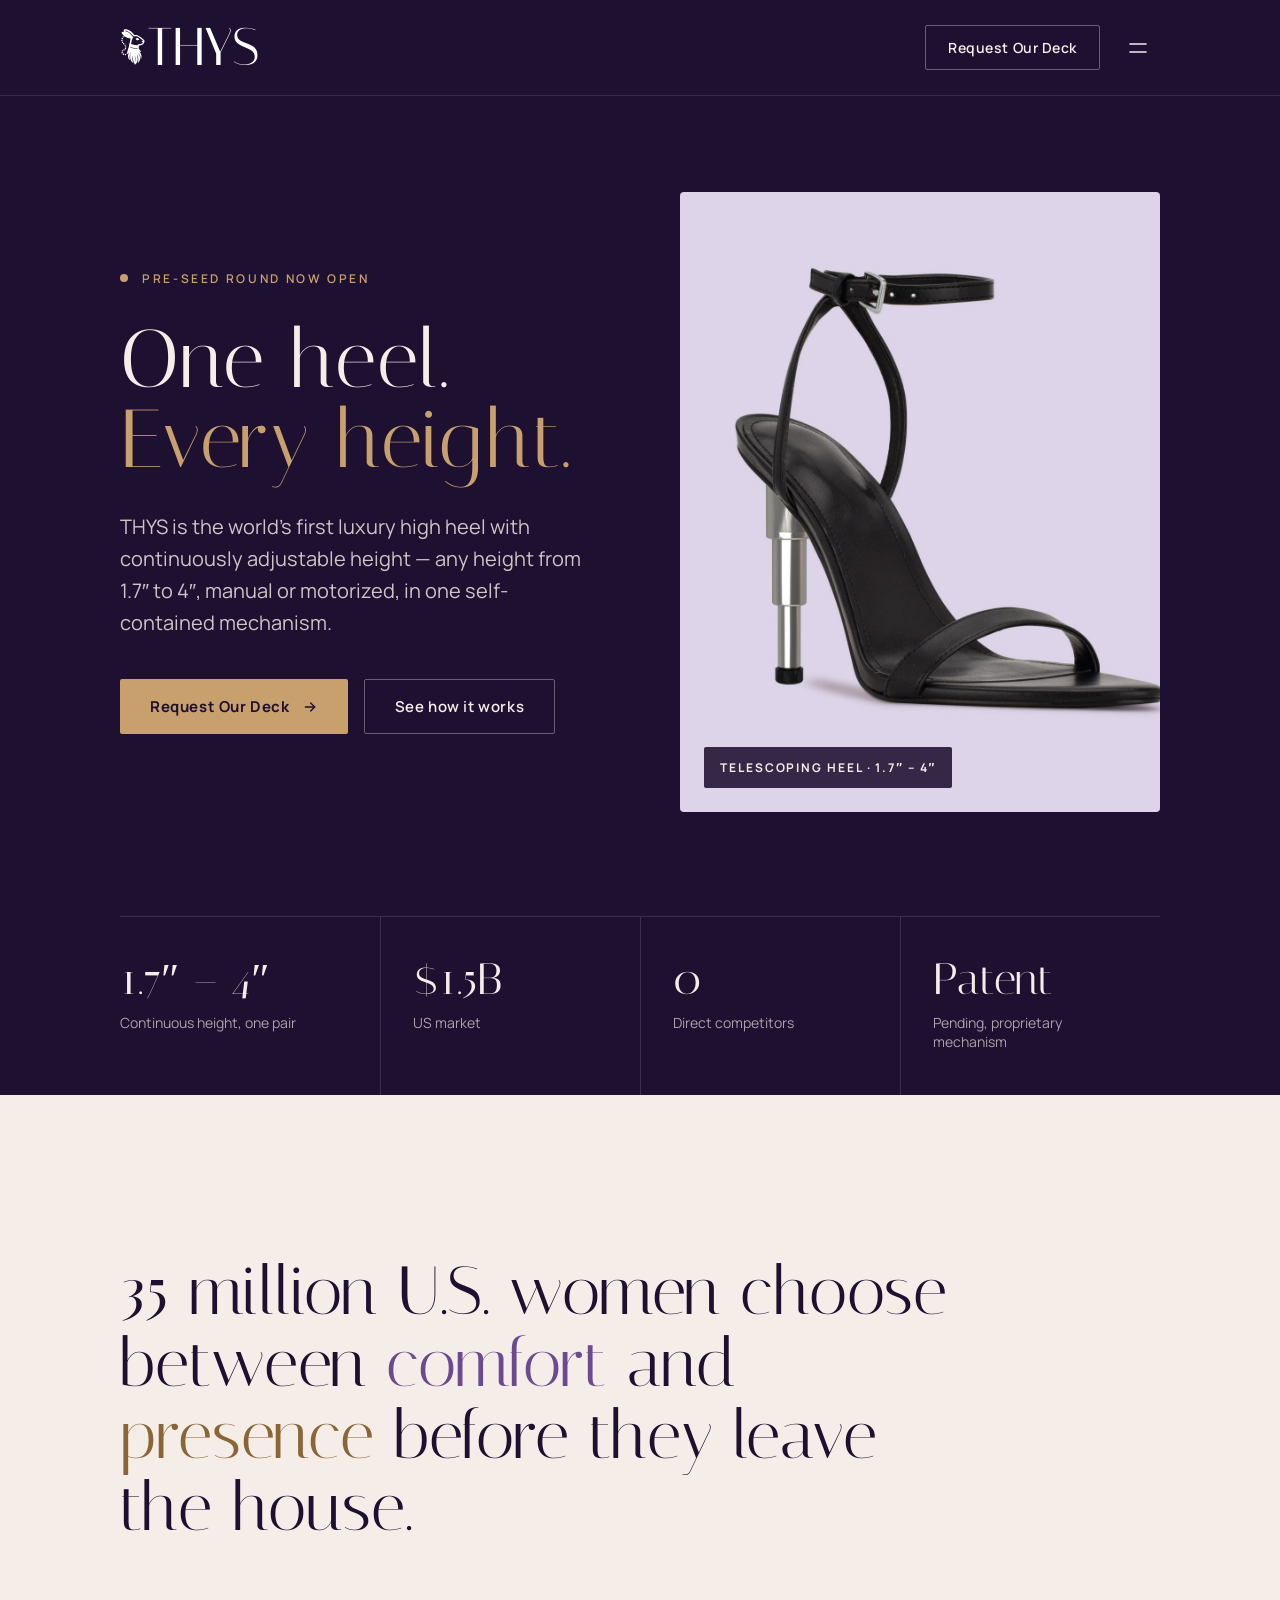
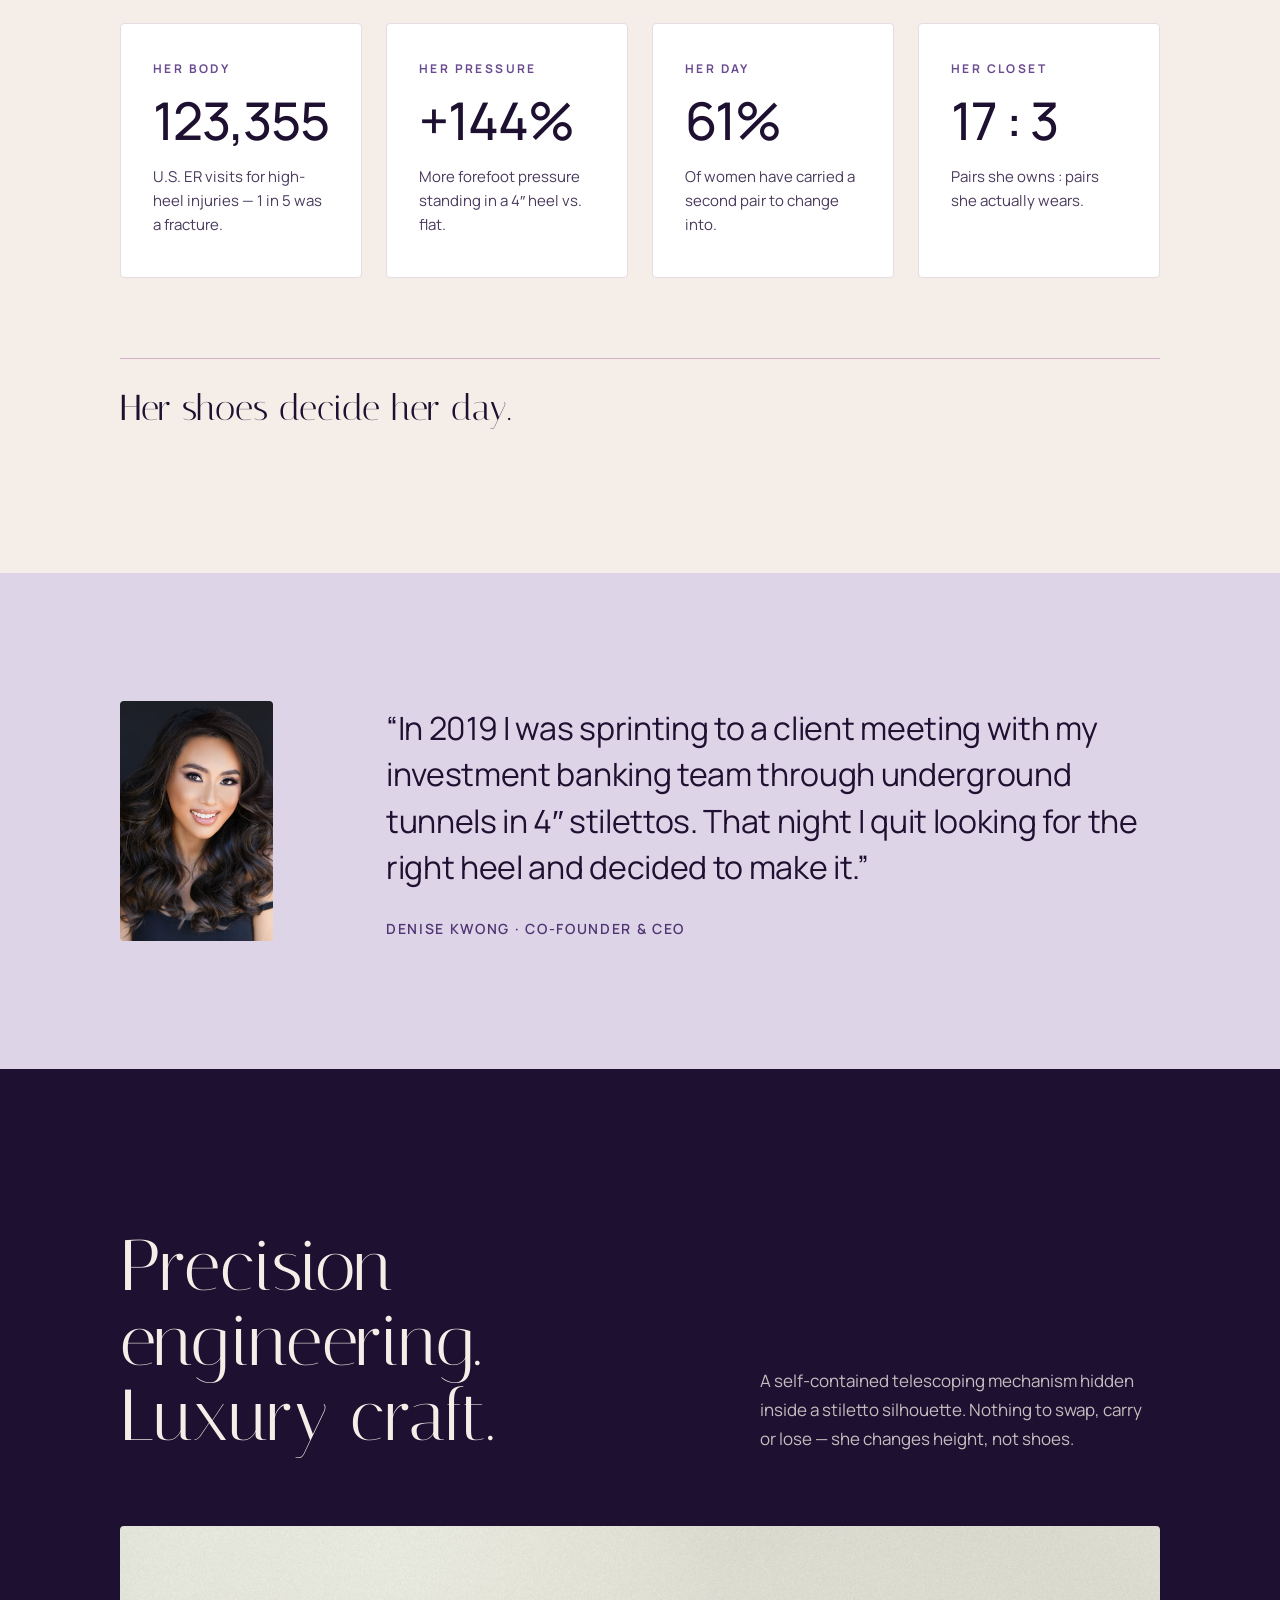
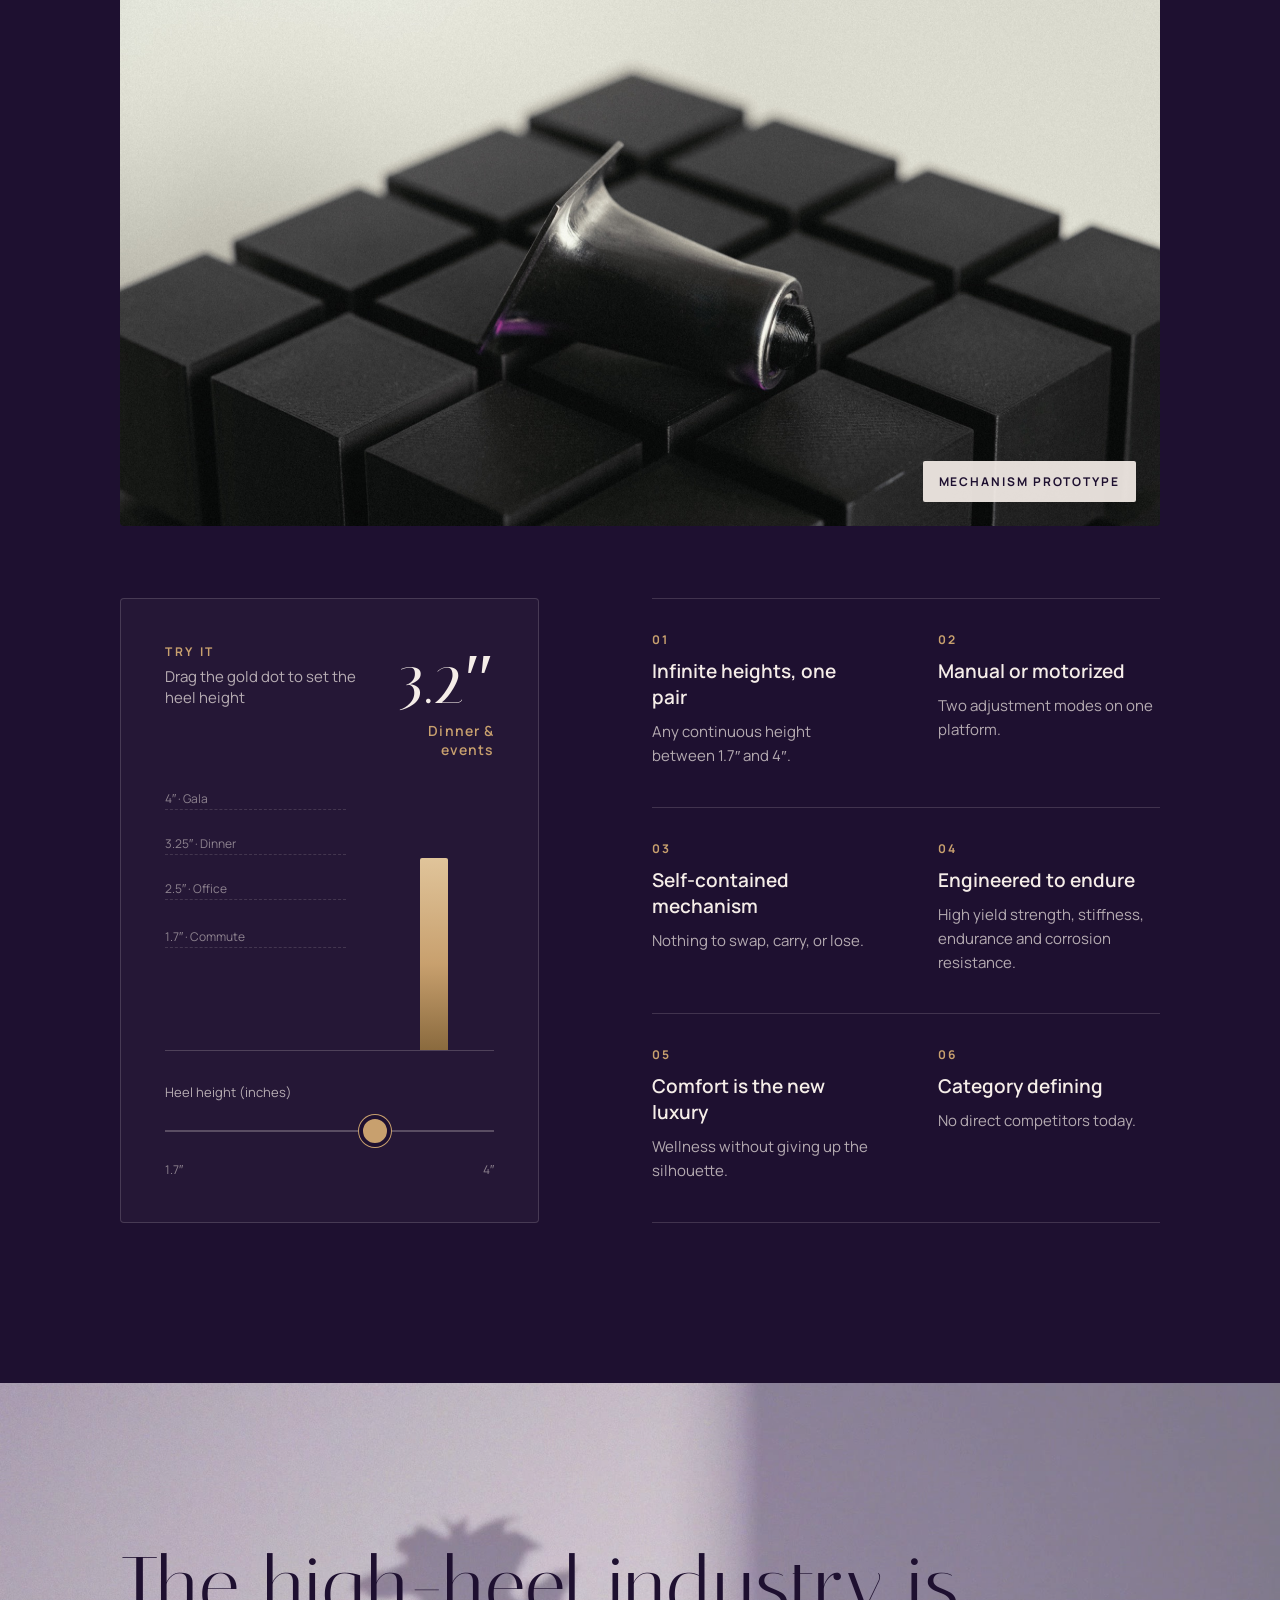
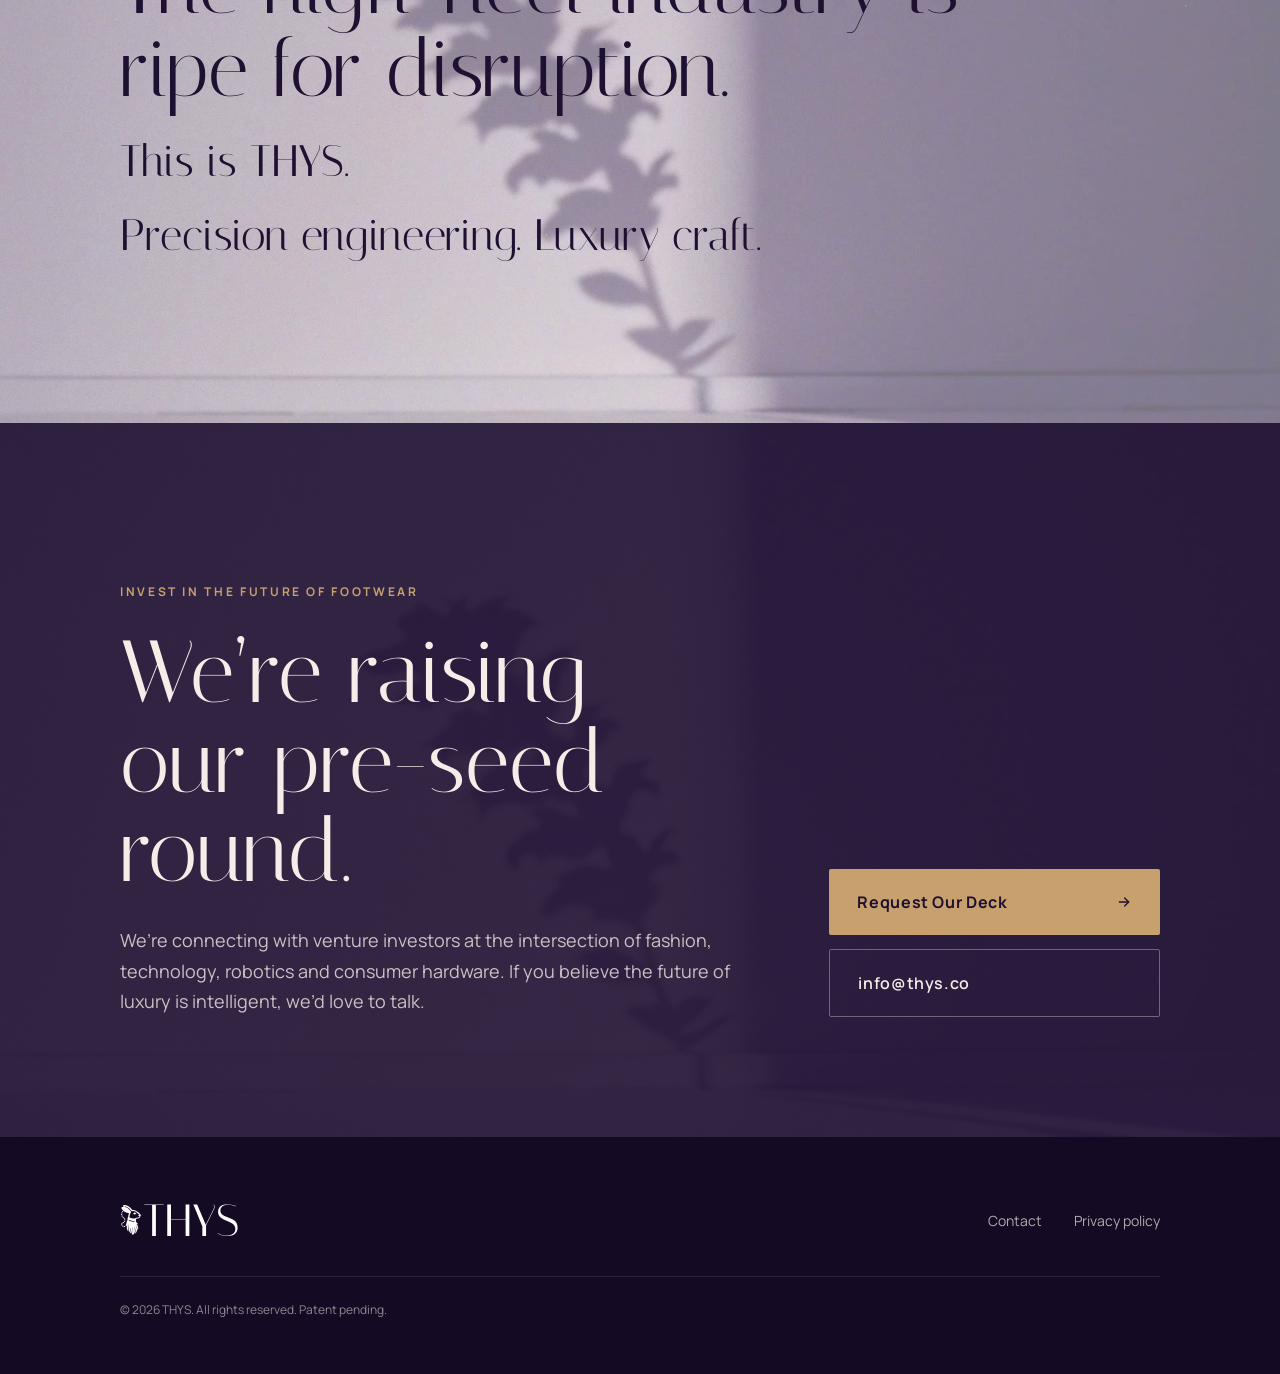
==== commit b010db16: "Video statement section, "Request Our Deck", trimmed footer - Market section: home.mp4 video backgro" ====
--- a/index.html
+++ b/index.html
@@ -31,7 +31,7 @@
         <img src="logo-inverted.svg" alt="THYS" width="142" height="65" />
       </a>
       <div class="header-actions">
-        <a class="btn btn-ghost header-cta" href="mailto:info@thys.co?subject=Investor%20Inquiry">Request the deck</a>
+        <a class="btn btn-ghost header-cta" href="mailto:info@thys.co?subject=Investor%20Inquiry">Request Our Deck</a>
         <button class="nav-toggle" type="button" aria-label="Open menu" aria-expanded="false" aria-controls="site-nav">
           <svg width="24" height="24" viewBox="0 0 24 24" fill="none" stroke="currentColor" stroke-width="1.6" stroke-linecap="round" aria-hidden="true"><path d="M4 8h16"/><path d="M4 16h16"/></svg>
         </button>
@@ -55,7 +55,7 @@
             <h1>One heel.<br><span class="accent-gold">Every height.</span></h1>
             <p class="hero-sub">THYS is the world’s first luxury high heel with continuously adjustable height — any height from 1.7″ to 4″, manual or motorized, in one self-contained mechanism.</p>
             <div class="hero-ctas">
-              <a class="btn btn-gold" href="mailto:info@thys.co?subject=Investor%20Inquiry">Request the deck
+              <a class="btn btn-gold" href="mailto:info@thys.co?subject=Investor%20Inquiry">Request Our Deck
                 <svg viewBox="0 0 24 24" fill="none" stroke="currentColor" stroke-width="2" stroke-linecap="round" stroke-linejoin="round" aria-hidden="true"><path d="M5 12h14"/><path d="M13 6l6 6-6 6"/></svg>
               </a>
               <a class="btn btn-ghost" href="#product">See how it works</a>
@@ -177,19 +177,15 @@
     </section>
 
     <!-- ===== 03 MARKET ===== -->
-    <section id="market" class="section market container">
-      <div class="section-head reveal">
-        <h2>A $1.5B US market.<br><span class="accent-lilac">Wide open.</span></h2>
-        <p class="lede">The high-heel industry hasn’t fundamentally changed its product in decades. THYS sits at the intersection of fashion, technology, robotics and consumer hardware — with no direct competitor offering continuous height in a single pair.</p>
-      </div>
-      <aside class="market-card reveal" aria-label="This is THYS">
-        <p class="market-card-title">This is <span class="accent-gold-ink">THYS.</span></p>
-        <ul class="market-card-points">
-          <li>The high-heel industry is ripe for disruption.</li>
-          <li>Precision engineering.</li>
-          <li>Luxury craft.</li>
-        </ul>
-      </aside>
+    <section id="market" class="market">
+      <video class="market-video" autoplay muted loop playsinline preload="metadata" poster="home-poster.jpg" aria-hidden="true">
+        <source src="home.mp4" type="video/mp4">
+      </video>
+      <div class="market-copy container reveal">
+        <h2 class="market-lead">The high-heel industry is ripe for disruption.</h2>
+        <p class="market-line">This is THYS.</p>
+        <p class="market-line">Precision engineering. Luxury craft.</p>
+      </div>
     </section>
 
 
@@ -203,7 +199,7 @@
           <p class="lede">We’re connecting with venture investors at the intersection of fashion, technology, robotics and consumer hardware. If you believe the future of luxury is intelligent, we’d love to talk.</p>
         </div>
         <div class="invest-ctas">
-          <a class="btn btn-gold" href="mailto:info@thys.co?subject=Investor%20Inquiry">Request the deck
+          <a class="btn btn-gold" href="mailto:info@thys.co?subject=Investor%20Inquiry">Request Our Deck
             <svg viewBox="0 0 24 24" fill="none" stroke="currentColor" stroke-width="2" stroke-linecap="round" stroke-linejoin="round" aria-hidden="true"><path d="M5 12h14"/><path d="M13 6l6 6-6 6"/></svg>
           </a>
           <a class="btn btn-ghost" href="mailto:info@thys.co">info@thys.co</a>
@@ -217,16 +213,12 @@
     <div class="footer-top">
       <img src="logo-inverted.svg" alt="THYS" width="120" height="55" />
       <nav class="footer-links" aria-label="Footer">
-        <a href="mailto:info@thys.co">info@thys.co</a>
-        <a href="https://www.instagram.com/thisisthys/" target="_blank" rel="noopener">Instagram</a>
         <a href="contact.html">Contact</a>
         <a href="privacy.html">Privacy policy</a>
-        <a href="mailto:info@thys.co?subject=Investor%20Inquiry">Investor inquiries</a>
       </nav>
     </div>
     <div class="footer-legal">
       <span>© 2026 THYS. All rights reserved. Patent pending.</span>
-      <span>This website does not constitute an offer to sell or a solicitation to purchase securities.</span>
     </div>
   </footer>
 
--- a/css/home.css
+++ b/css/home.css
@@ -305,24 +305,20 @@
 .feature h3 { margin: 0; font-size: 19px; font-weight: 600; }
 .feature p { font-size: 15px; line-height: 1.6; color: rgba(245, 237, 232, 0.7); }
 
-/* ── Market ── */
-.market { display: grid; grid-template-columns: repeat(12, minmax(0, 1fr)); gap: 24px; align-items: start; }
-.market { align-items: center; }
-.market .section-head { grid-column: 1 / span 6; }
-.market-card {
-  grid-column: 8 / span 5;
-  padding: 56px 48px;
+/* ── Market (video statement) ── */
+.market {
+  position: relative;
+  overflow: hidden;
+  min-height: 640px;
+  display: flex;
+  align-items: center;
   background: var(--color-antique-lilac);
-  border-radius: 4px;
-  display: flex;
-  flex-direction: column;
-  gap: 32px;
-}
-.market-card-title { font-family: var(--font-heading); font-size: 56px; line-height: 1; }
-.market-card-points { margin: 0; padding: 0; list-style: none; display: flex; flex-direction: column; }
-.market-card-points li { padding: 18px 0; border-top: 1px solid rgba(30, 16, 48, 0.14); font-size: 18px; font-weight: 500; line-height: 1.5; }
-.market-card-points li:last-child { border-bottom: 1px solid rgba(30, 16, 48, 0.14); }
-.market .lede { max-width: 620px; }
+}
+.market-video { position: absolute; inset: 0; width: 100%; height: 100%; object-fit: cover; }
+.market::after { content: ''; position: absolute; inset: 0; background: rgba(245, 237, 232, 0.22); }
+.market-copy { position: relative; z-index: 1; width: 100%; padding-block: var(--section-pad); display: flex; flex-direction: column; gap: 24px; }
+.home .market-lead { max-width: 980px; font-size: 80px; line-height: 1.04; }
+.market-line { font-family: var(--font-heading); font-size: 44px; line-height: 1.15; }
 
 /* ── Invest ── */
 .invest { position: relative; overflow: hidden; padding-bottom: 120px; display: flex; flex-direction: column; gap: 88px; }
@@ -350,6 +346,8 @@
   html { scroll-behavior: auto; }
   .reveal { opacity: 1; transform: none; transition: none; }
   .height-bar { transition: none; }
+  .market-video { display: none; }
+  .market { background: var(--color-antique-lilac) url('../home-poster.jpg') center / cover; }
   .height-control.is-untouched .height-range::-webkit-slider-thumb { animation: none; }
   .height-control.is-untouched .height-range::-moz-range-thumb { animation: none; }
 }
@@ -362,6 +360,8 @@
   .section h2, .problem-intro h2 { font-size: 56px; }
   .invest h2 { font-size: 72px; }
   .quote-body blockquote { font-size: 28px; }
+  .home .market-lead { font-size: 64px; }
+  .market-line { font-size: 36px; }
 }
 
 @media (max-width: 960px) {
@@ -375,15 +375,13 @@
   .fact:nth-child(even) { padding-left: 20px !important; border-left: 1px solid rgba(245, 237, 232, 0.14) !important; }
   .fact:nth-child(-n+2) { border-bottom: 1px solid rgba(245, 237, 232, 0.14); }
 
-  .problem-intro, .market, .invest-top, .product-grid, .quote-band { grid-template-columns: 1fr; }
+  .problem-intro, .invest-top, .product-grid, .quote-band { grid-template-columns: 1fr; }
   .problem-intro .section-head, .problem-intro .lede,
-  .market .section-head, .market-card,
   .invest-top .section-head, .invest-ctas,
   .height-demo, .feature-list,
   .quote-photo, .quote-body { grid-column: auto; }
   .problem { gap: 56px; }
   .stat-grid { grid-template-columns: repeat(2, minmax(0, 1fr)); }
-  .market { gap: 48px; }
   .product-head { flex-direction: column; align-items: flex-start; gap: 28px; }
   .product-media { height: 440px; }
   .product-grid { gap: 48px; }
@@ -446,11 +444,11 @@
   .feature h3 { font-size: 17px; }
   .feature p { font-size: 14px; }
 
-  .market { gap: 32px; }
-  .market-card { padding: 32px 24px; gap: 20px; }
-  .market-card-title { font-size: 40px; }
-  .market-card-points li { padding: 14px 0; font-size: 16px; }
-
+
+  .market { min-height: 0; }
+  .home .market-lead { font-size: 40px; line-height: 1.1; }
+  .market-line { font-size: 26px; }
+  .market-copy { gap: 16px; }
   .invest { gap: 40px; padding-bottom: 72px; }
   .invest-top { gap: 24px; }
   .invest-ctas { max-width: none; }
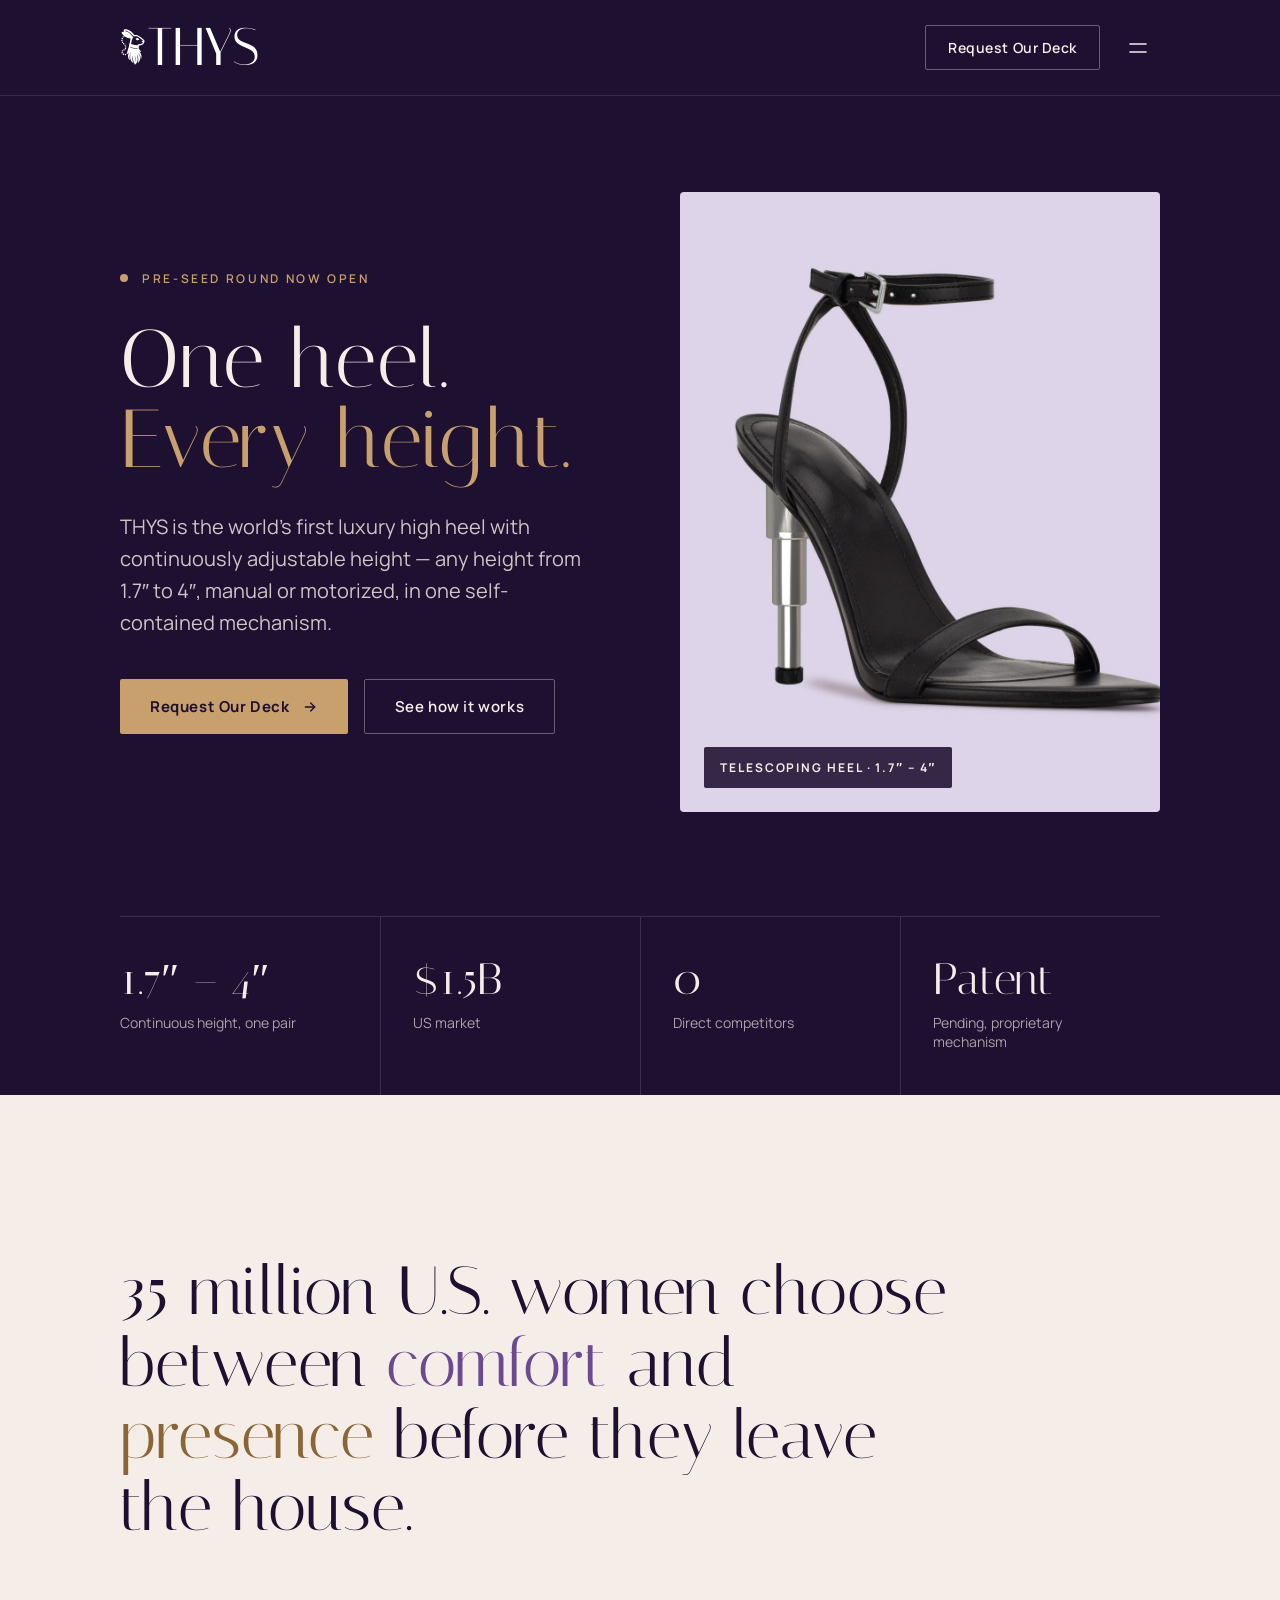
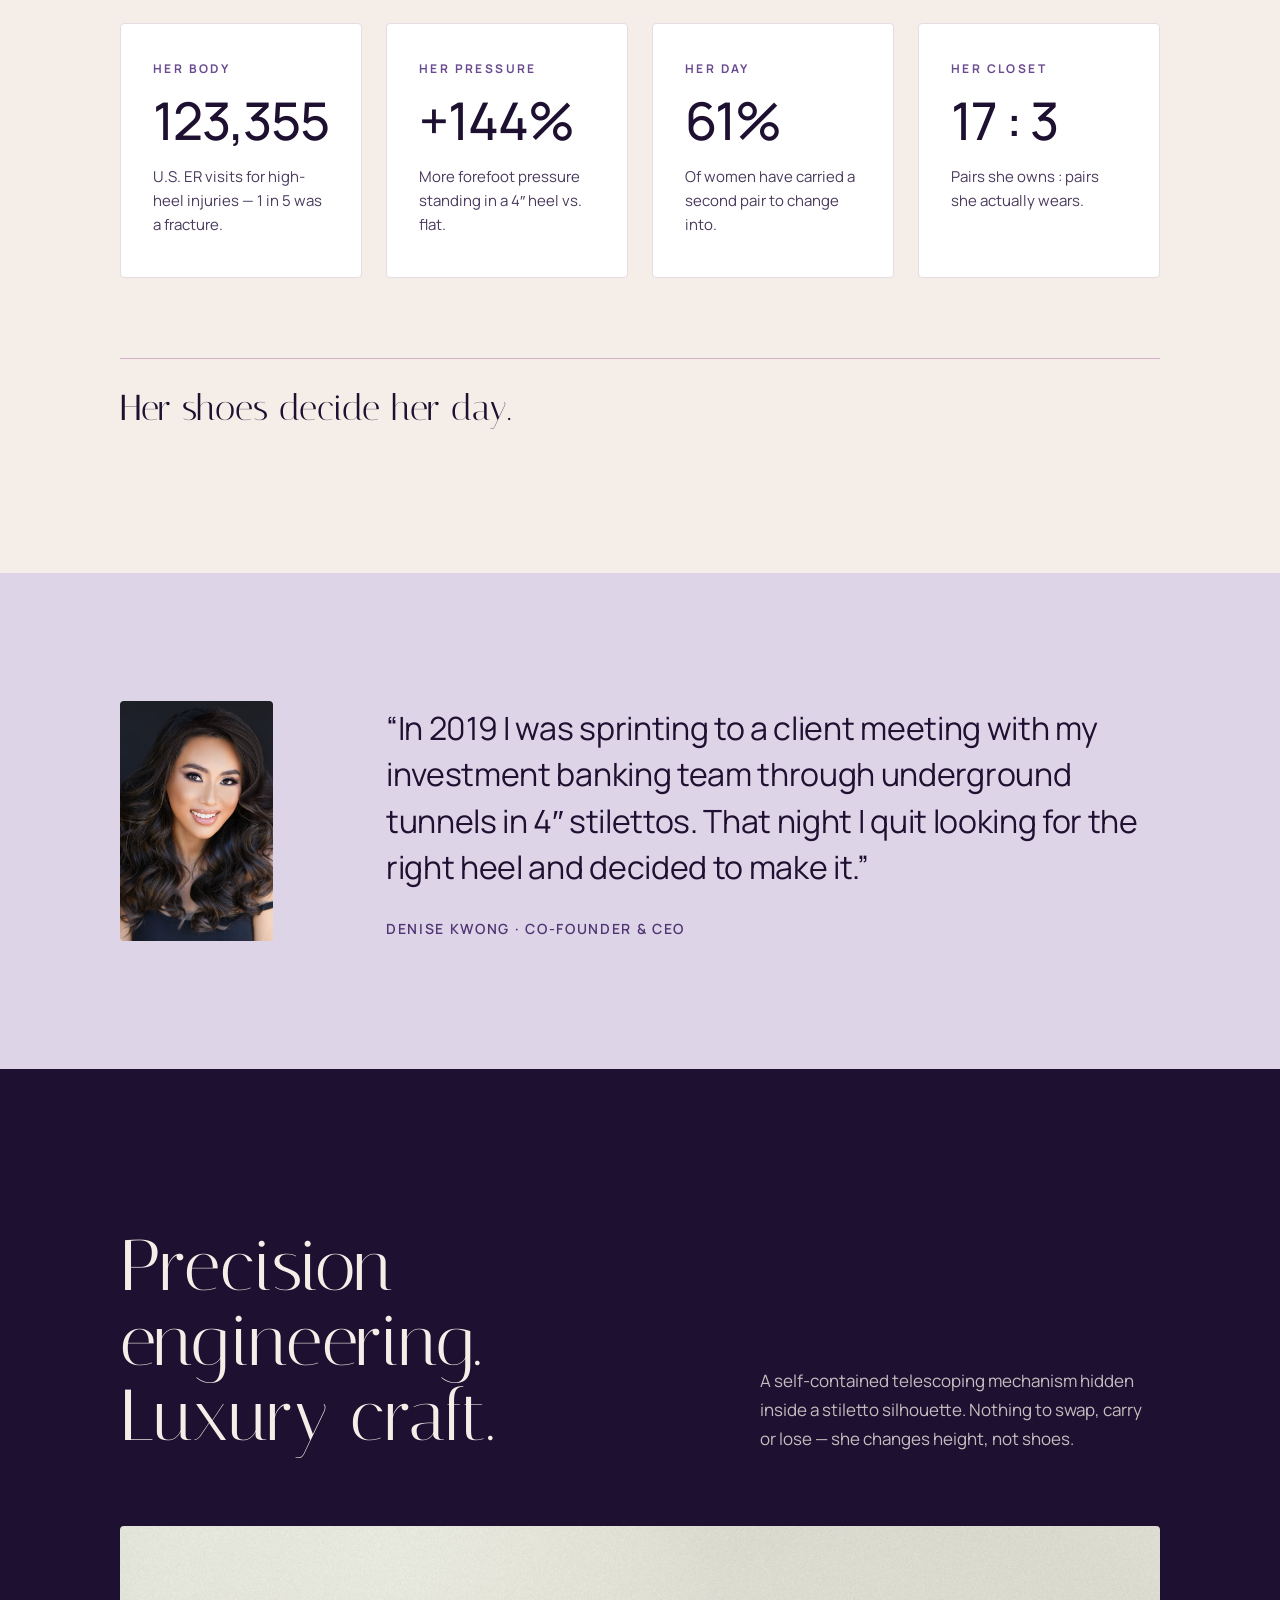
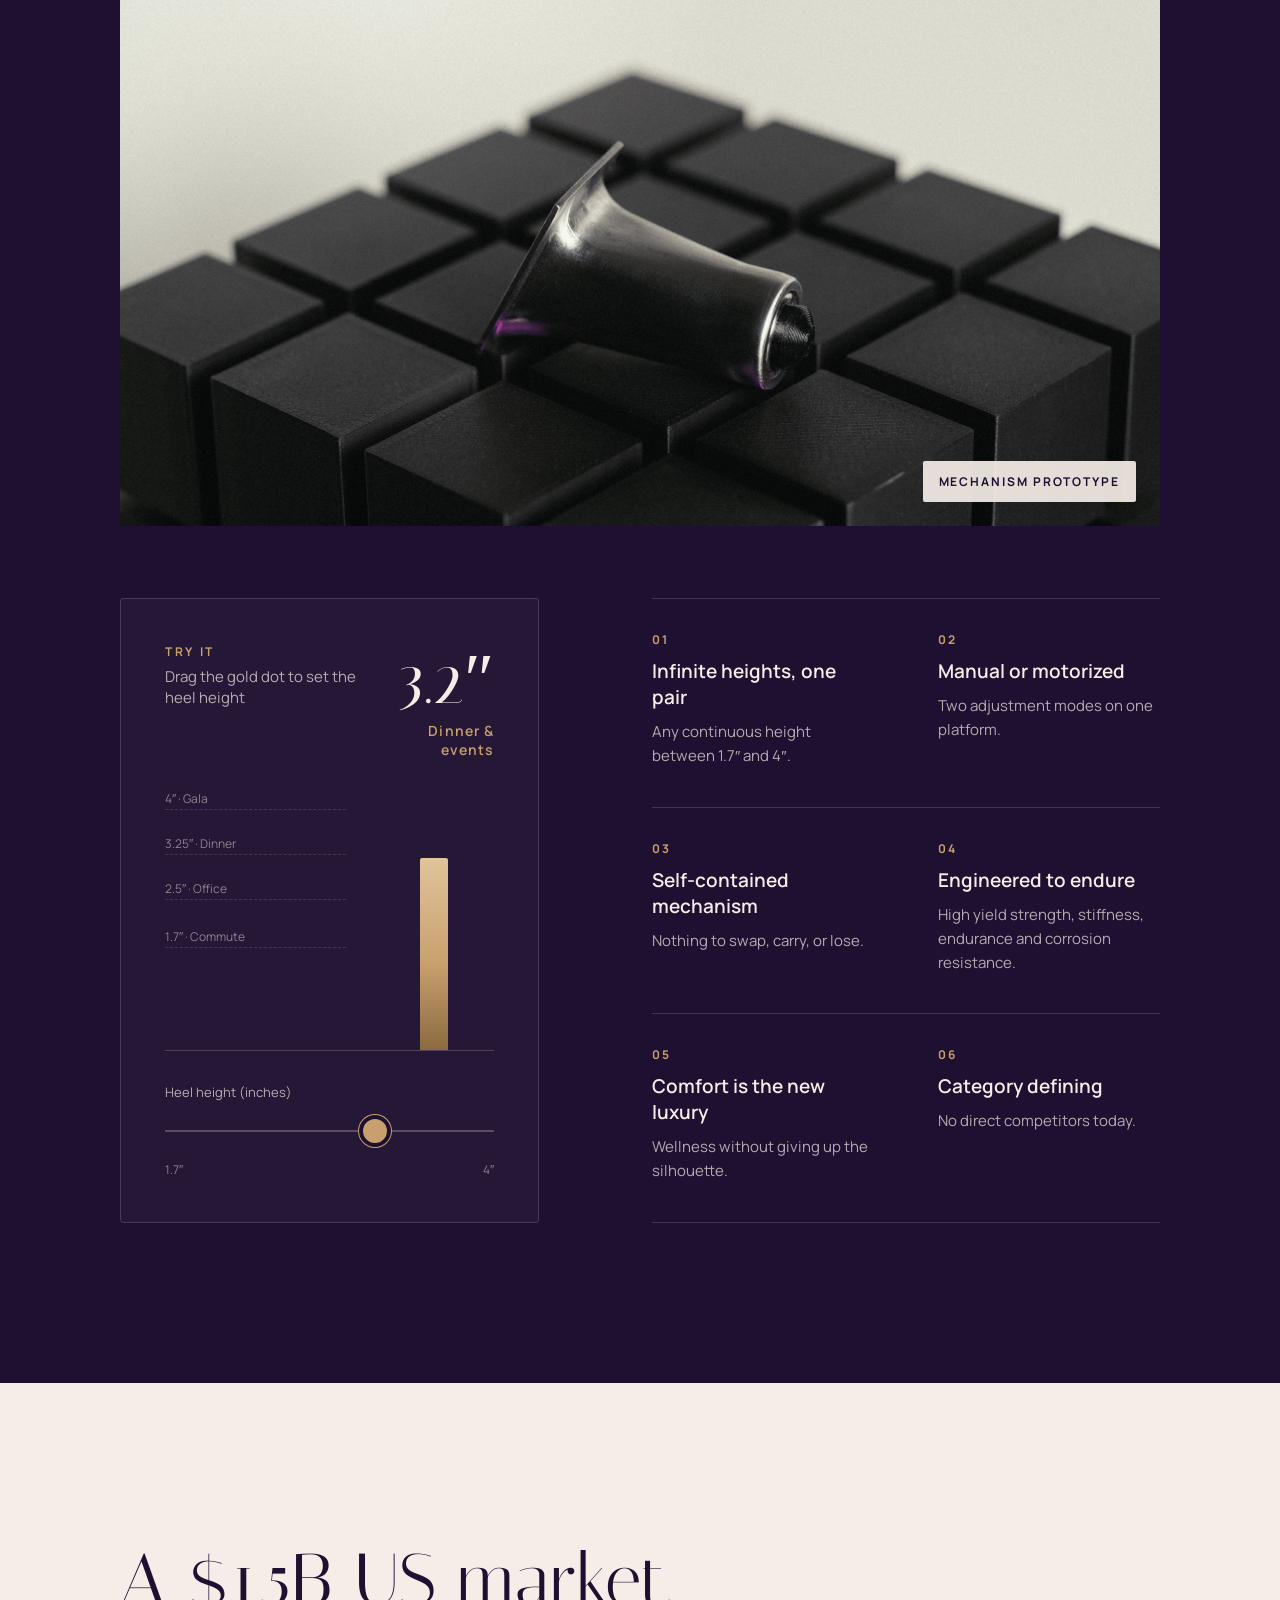
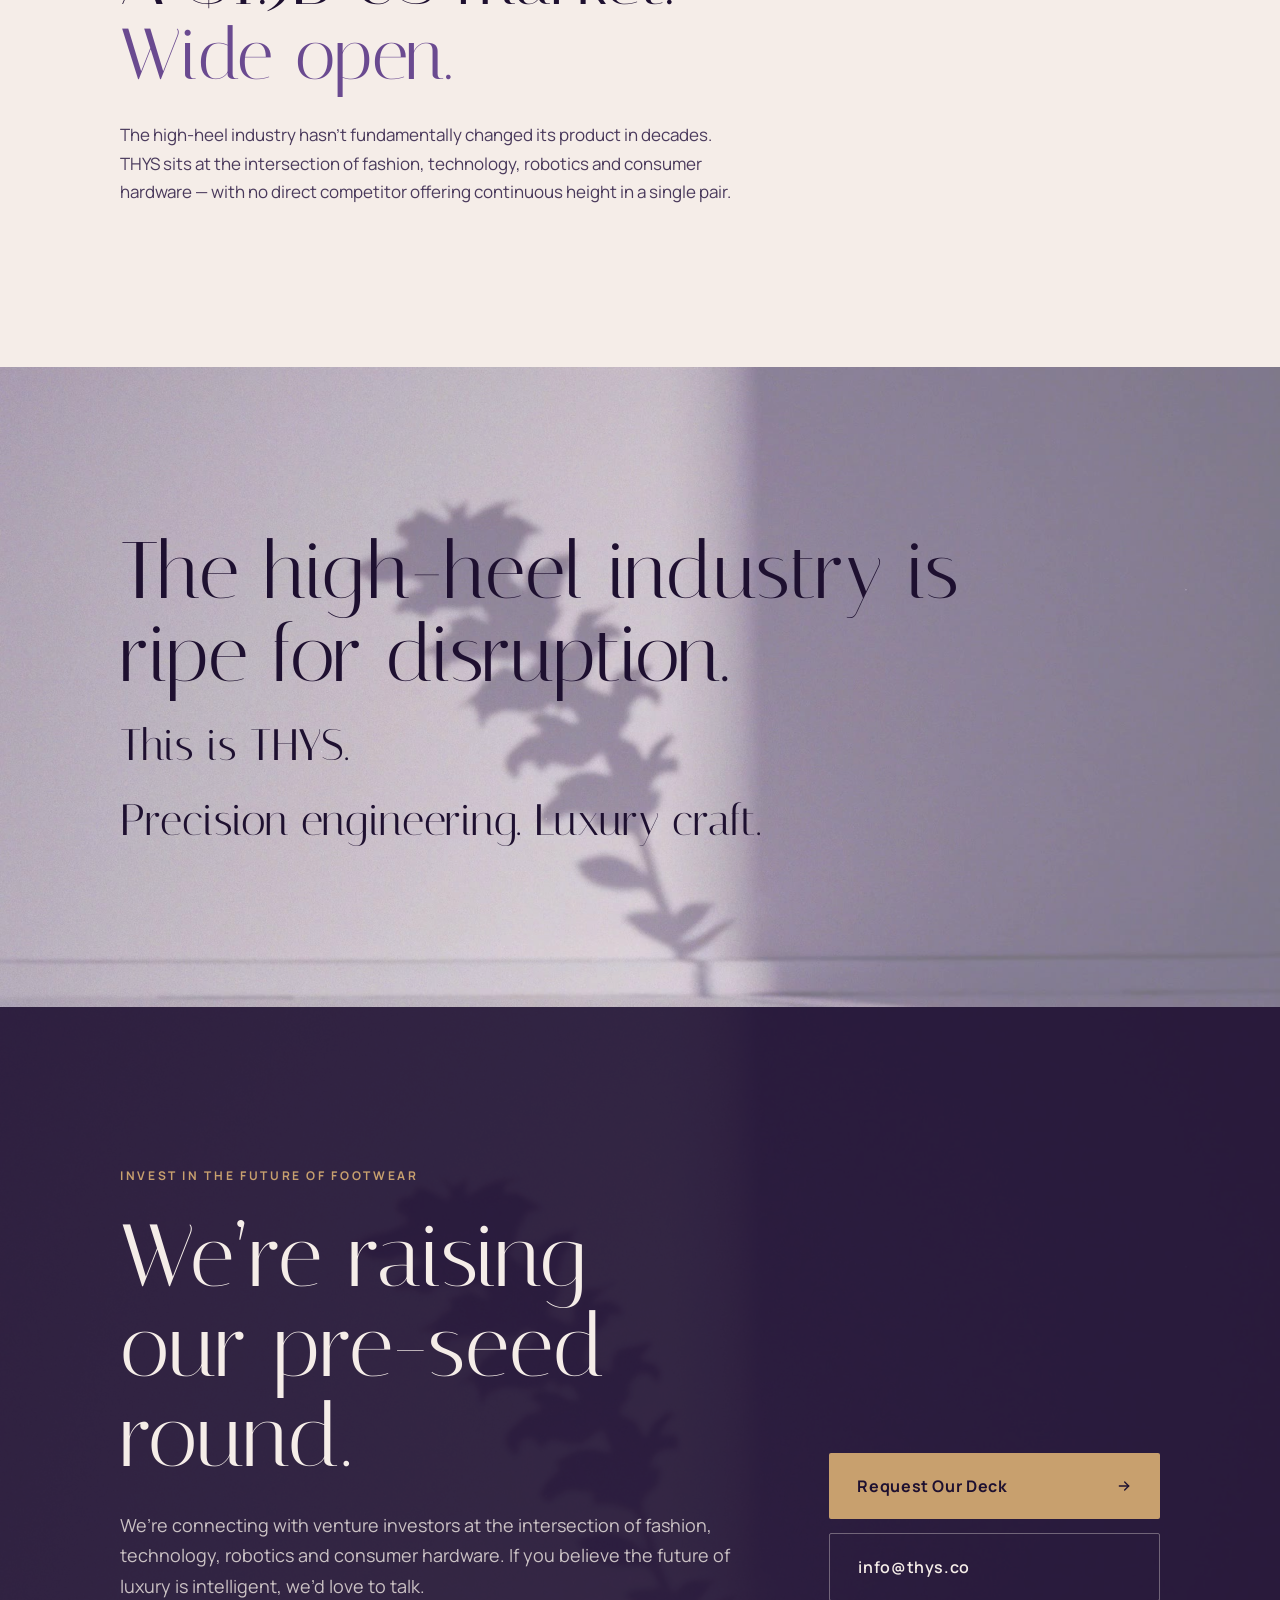
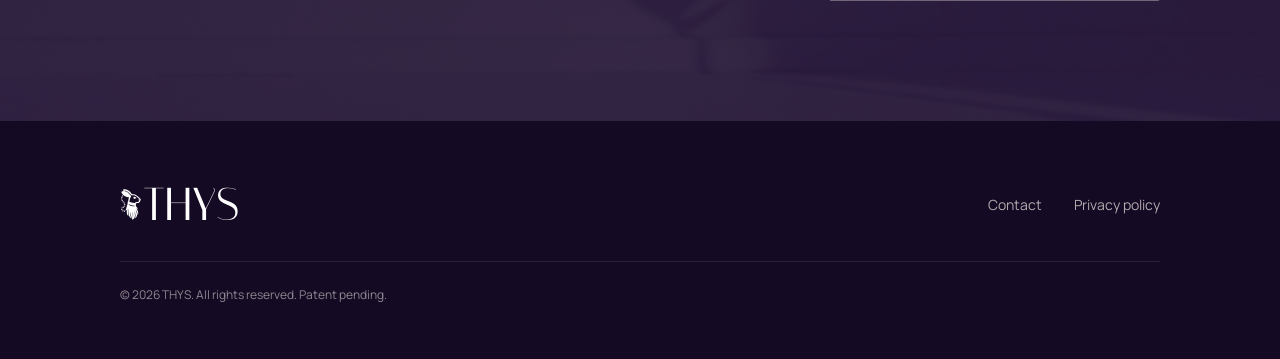
==== commit 37baaf5f: "Restore "$1.5B US market. Wide open." section above the video statement Co-Authored-By: Claude Opus " ====
--- a/index.html
+++ b/index.html
@@ -176,7 +176,15 @@
       </div>
     </section>
 
-    <!-- ===== 03 MARKET ===== -->
+    <!-- ===== 03 OPPORTUNITY ===== -->
+    <section id="opportunity" class="section opportunity container">
+      <div class="section-head reveal">
+        <h2>A $1.5B US market.<br><span class="accent-lilac">Wide open.</span></h2>
+        <p class="lede">The high-heel industry hasn’t fundamentally changed its product in decades. THYS sits at the intersection of fashion, technology, robotics and consumer hardware — with no direct competitor offering continuous height in a single pair.</p>
+      </div>
+    </section>
+
+    <!-- ===== MARKET STATEMENT (video) ===== -->
     <section id="market" class="market">
       <video class="market-video" autoplay muted loop playsinline preload="metadata" poster="home-poster.jpg" aria-hidden="true">
         <source src="home.mp4" type="video/mp4">
--- a/css/home.css
+++ b/css/home.css
@@ -305,6 +305,10 @@
 .feature h3 { margin: 0; font-size: 19px; font-weight: 600; }
 .feature p { font-size: 15px; line-height: 1.6; color: rgba(245, 237, 232, 0.7); }
 
+/* ── Opportunity ── */
+.opportunity .section-head { max-width: 760px; }
+.opportunity .lede { max-width: 620px; }
+
 /* ── Market (video statement) ── */
 .market {
   position: relative;
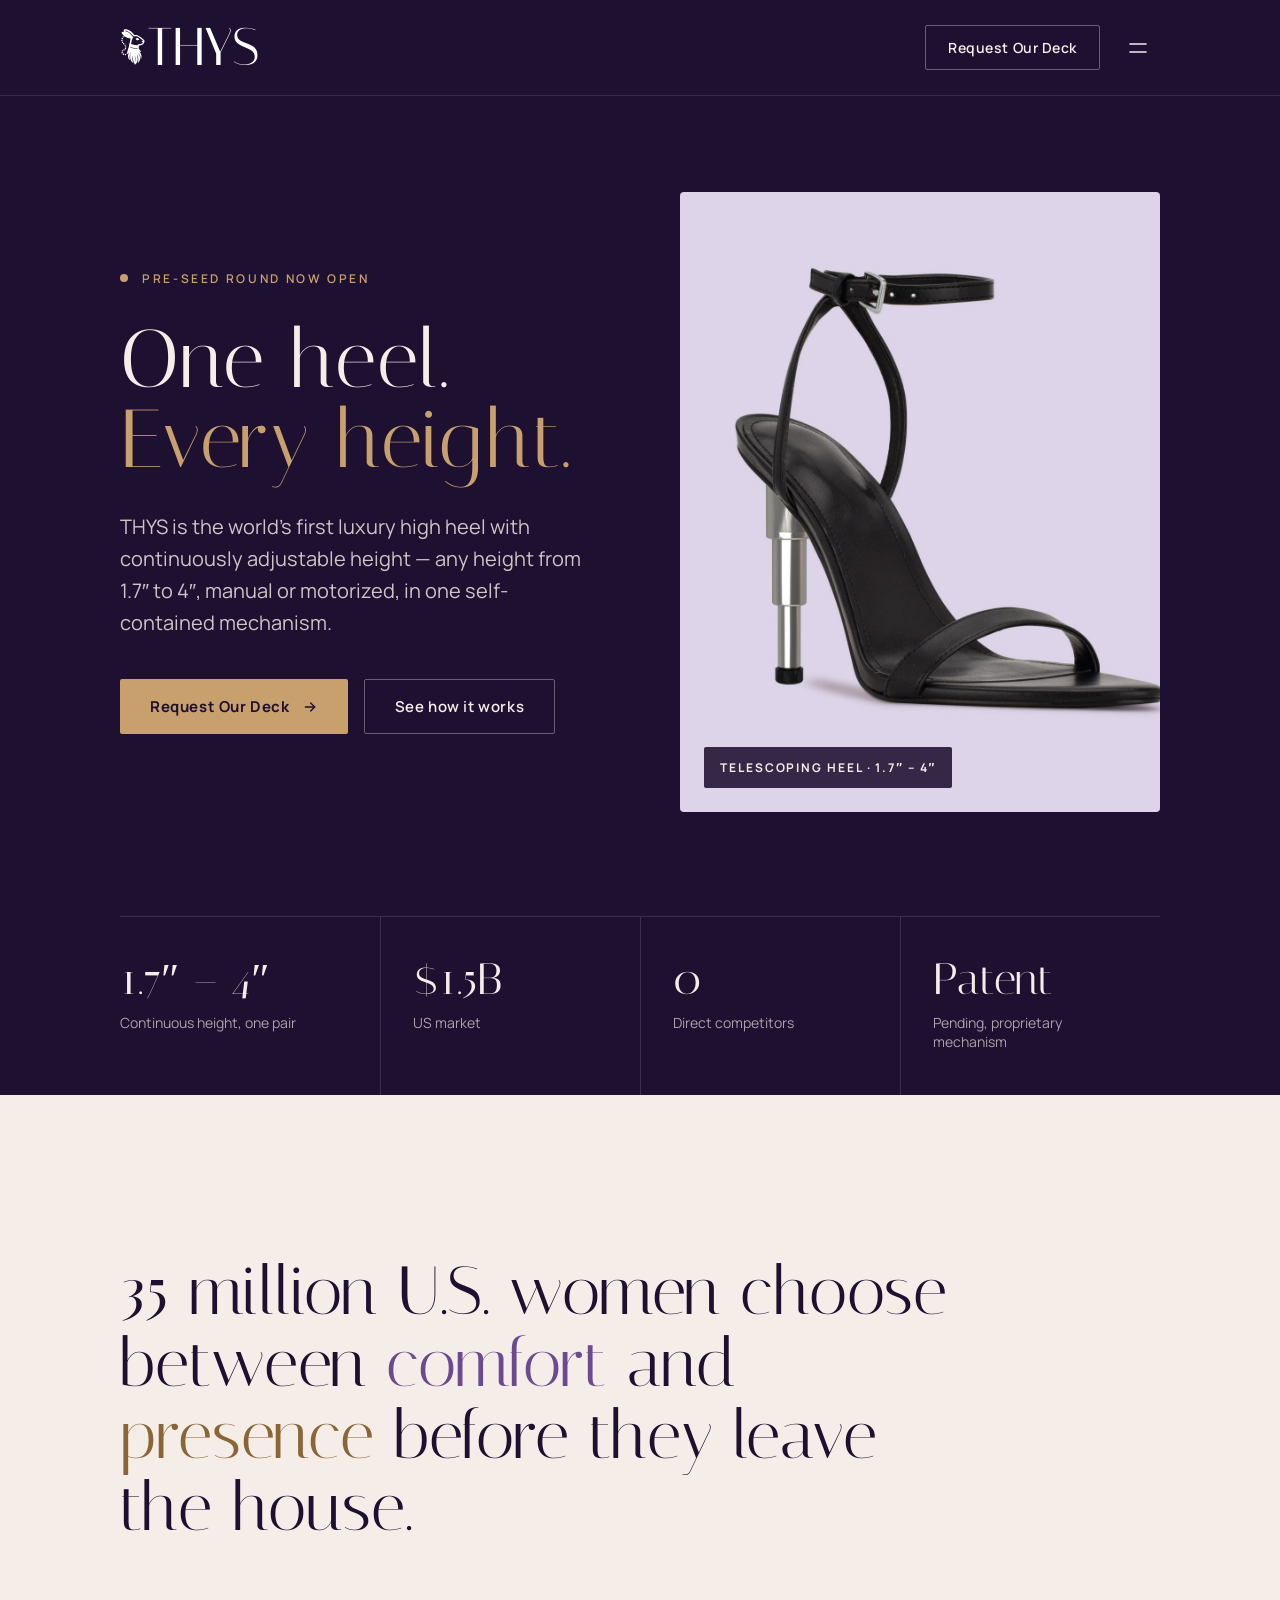
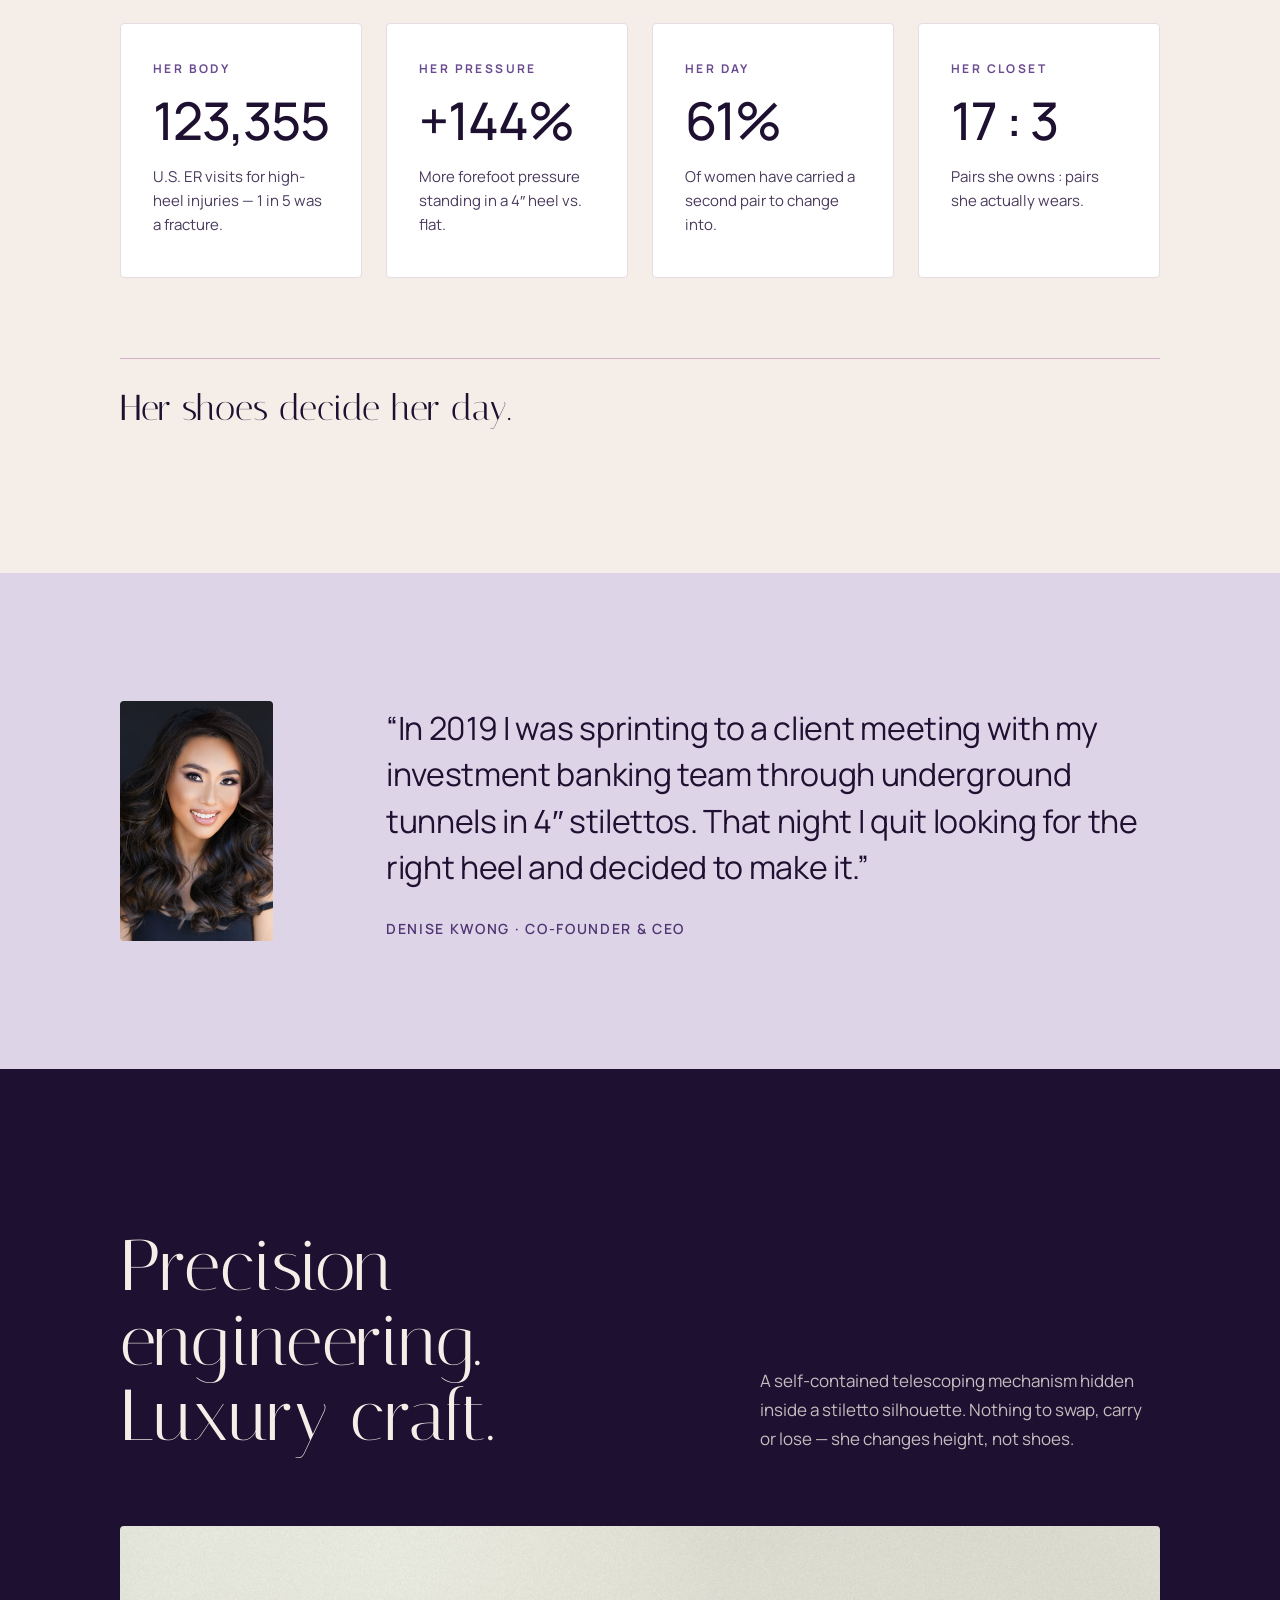
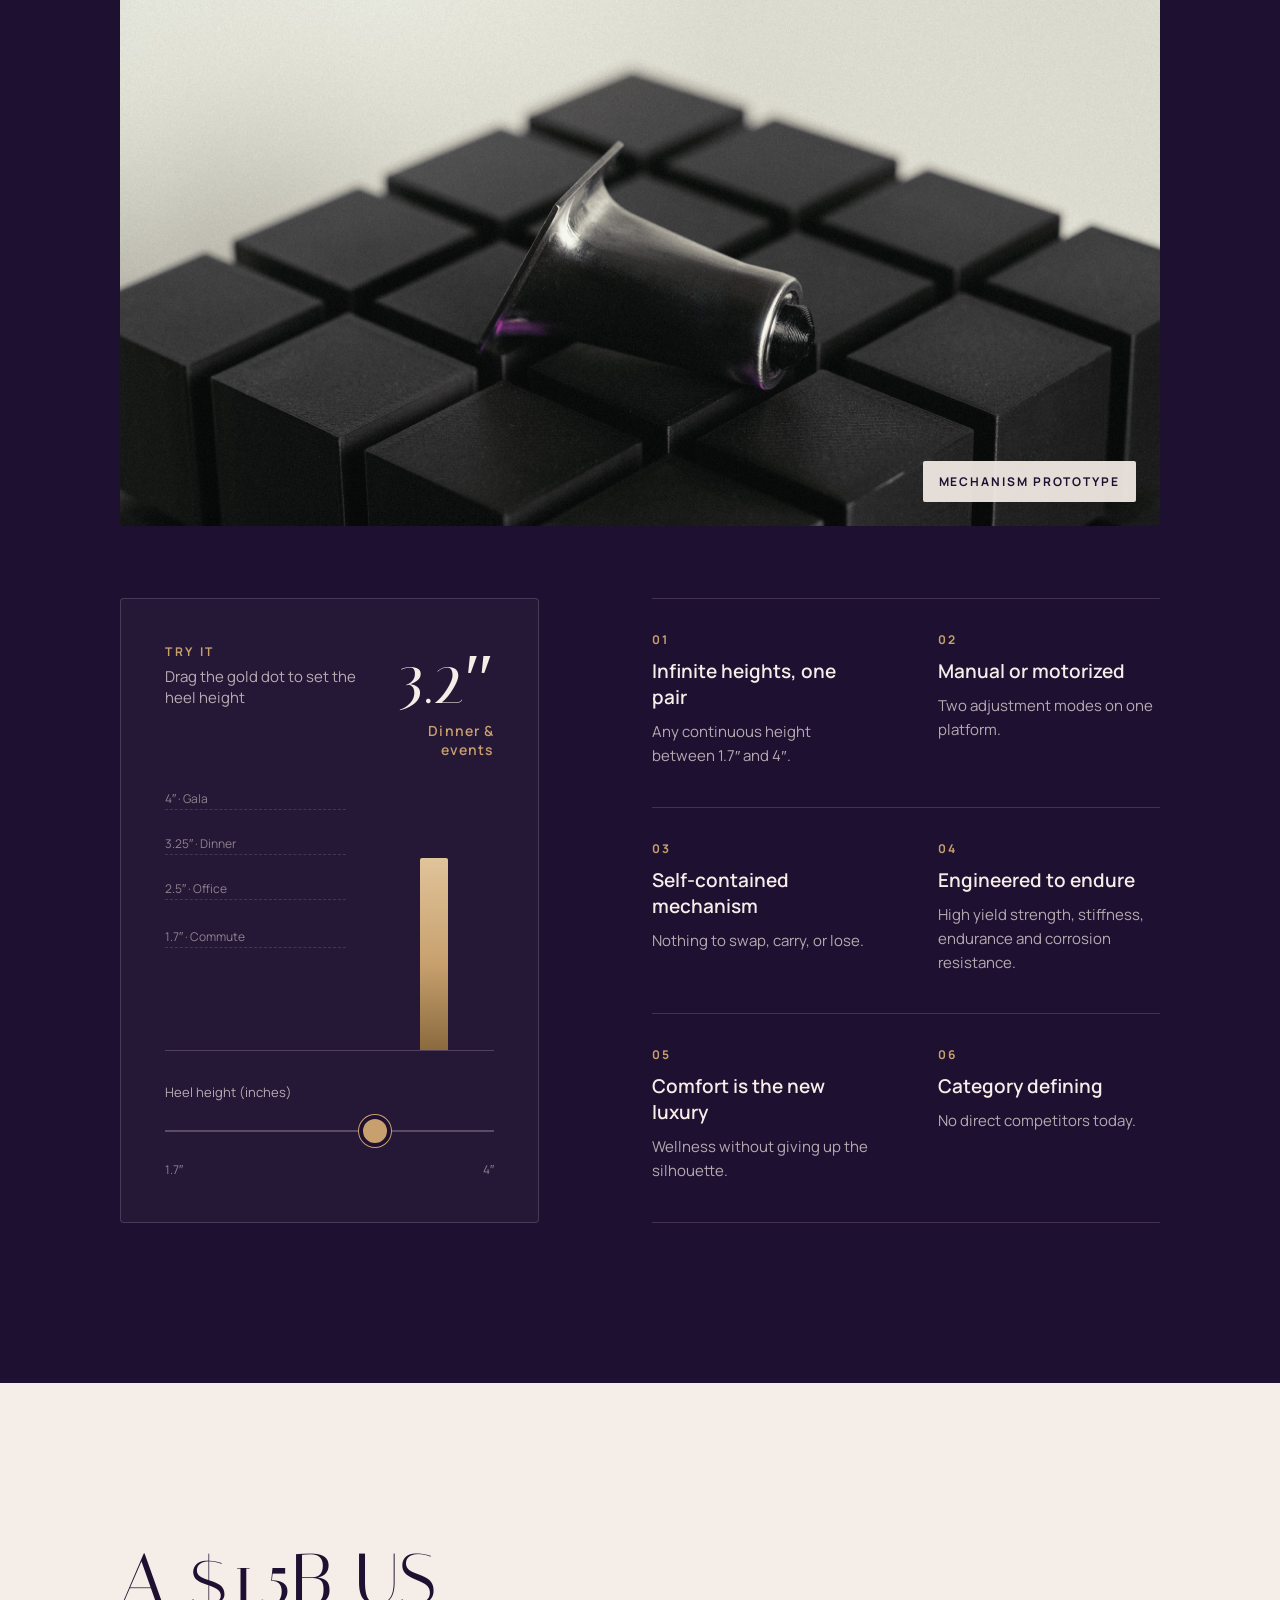
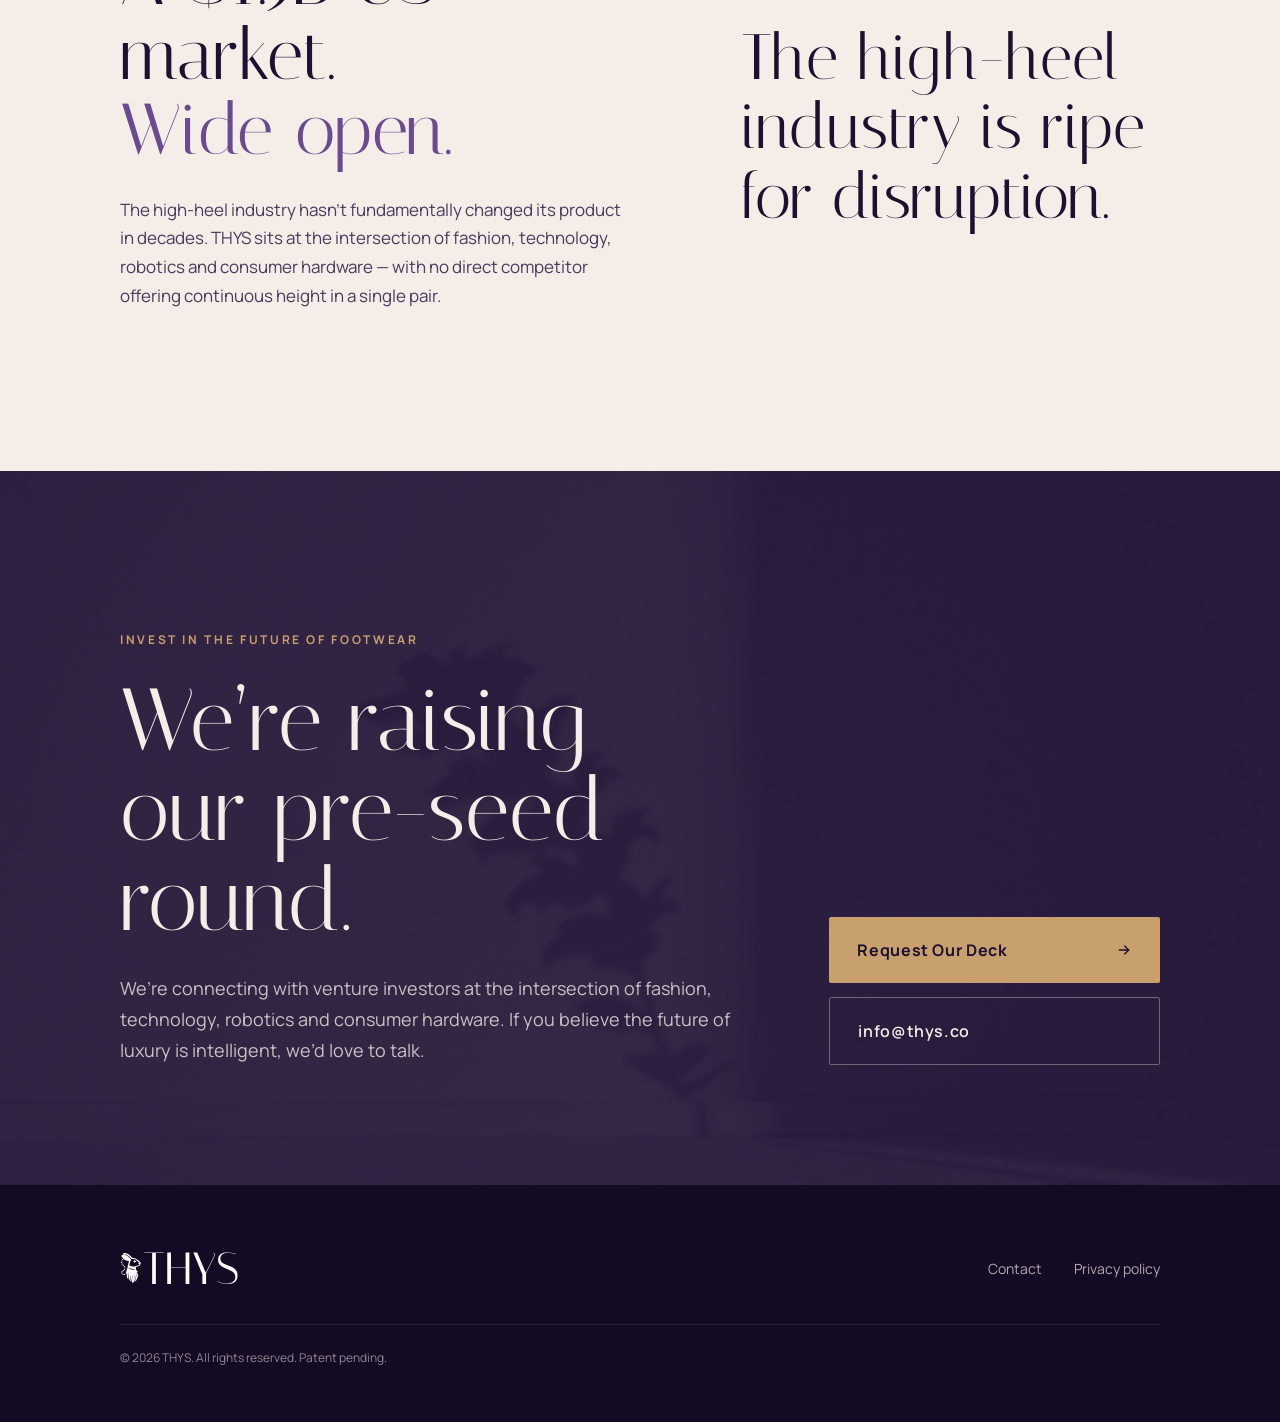
==== commit 219c8878: "Market section: $1.5B headline left, "ripe for disruption" right; no video Co-Authored-By: Claude Op" ====
--- a/index.html
+++ b/index.html
@@ -177,25 +177,13 @@
     </section>
 
     <!-- ===== 03 OPPORTUNITY ===== -->
-    <section id="opportunity" class="section opportunity container">
+    <section id="market" class="section market container">
       <div class="section-head reveal">
         <h2>A $1.5B US market.<br><span class="accent-lilac">Wide open.</span></h2>
         <p class="lede">The high-heel industry hasn’t fundamentally changed its product in decades. THYS sits at the intersection of fashion, technology, robotics and consumer hardware — with no direct competitor offering continuous height in a single pair.</p>
       </div>
-    </section>
-
-    <!-- ===== MARKET STATEMENT (video) ===== -->
-    <section id="market" class="market">
-      <video class="market-video" autoplay muted loop playsinline preload="metadata" poster="home-poster.jpg" aria-hidden="true">
-        <source src="home.mp4" type="video/mp4">
-      </video>
-      <div class="market-copy container reveal">
-        <h2 class="market-lead">The high-heel industry is ripe for disruption.</h2>
-        <p class="market-line">This is THYS.</p>
-        <p class="market-line">Precision engineering. Luxury craft.</p>
-      </div>
-    </section>
-
+      <p class="market-statement reveal">The high-heel industry is ripe for disruption.</p>
+    </section>
 
     <!-- ===== 05 INVEST ===== -->
     <section id="investors" class="section invest dark container">
--- a/css/home.css
+++ b/css/home.css
@@ -305,24 +305,11 @@
 .feature h3 { margin: 0; font-size: 19px; font-weight: 600; }
 .feature p { font-size: 15px; line-height: 1.6; color: rgba(245, 237, 232, 0.7); }
 
-/* ── Opportunity ── */
-.opportunity .section-head { max-width: 760px; }
-.opportunity .lede { max-width: 620px; }
-
-/* ── Market (video statement) ── */
-.market {
-  position: relative;
-  overflow: hidden;
-  min-height: 640px;
-  display: flex;
-  align-items: center;
-  background: var(--color-antique-lilac);
-}
-.market-video { position: absolute; inset: 0; width: 100%; height: 100%; object-fit: cover; }
-.market::after { content: ''; position: absolute; inset: 0; background: rgba(245, 237, 232, 0.22); }
-.market-copy { position: relative; z-index: 1; width: 100%; padding-block: var(--section-pad); display: flex; flex-direction: column; gap: 24px; }
-.home .market-lead { max-width: 980px; font-size: 80px; line-height: 1.04; }
-.market-line { font-family: var(--font-heading); font-size: 44px; line-height: 1.15; }
+/* ── Market ── */
+.market { display: grid; grid-template-columns: repeat(12, minmax(0, 1fr)); gap: 24px; align-items: center; }
+.market .section-head { grid-column: 1 / span 6; }
+.market .lede { max-width: 560px; }
+.market-statement { grid-column: 8 / span 5; font-family: var(--font-heading); font-size: 64px; line-height: 1.08; }
 
 /* ── Invest ── */
 .invest { position: relative; overflow: hidden; padding-bottom: 120px; display: flex; flex-direction: column; gap: 88px; }
@@ -350,8 +337,6 @@
   html { scroll-behavior: auto; }
   .reveal { opacity: 1; transform: none; transition: none; }
   .height-bar { transition: none; }
-  .market-video { display: none; }
-  .market { background: var(--color-antique-lilac) url('../home-poster.jpg') center / cover; }
   .height-control.is-untouched .height-range::-webkit-slider-thumb { animation: none; }
   .height-control.is-untouched .height-range::-moz-range-thumb { animation: none; }
 }
@@ -364,8 +349,7 @@
   .section h2, .problem-intro h2 { font-size: 56px; }
   .invest h2 { font-size: 72px; }
   .quote-body blockquote { font-size: 28px; }
-  .home .market-lead { font-size: 64px; }
-  .market-line { font-size: 36px; }
+  .market-statement { font-size: 52px; }
 }
 
 @media (max-width: 960px) {
@@ -379,11 +363,13 @@
   .fact:nth-child(even) { padding-left: 20px !important; border-left: 1px solid rgba(245, 237, 232, 0.14) !important; }
   .fact:nth-child(-n+2) { border-bottom: 1px solid rgba(245, 237, 232, 0.14); }
 
-  .problem-intro, .invest-top, .product-grid, .quote-band { grid-template-columns: 1fr; }
+  .problem-intro, .market, .invest-top, .product-grid, .quote-band { grid-template-columns: 1fr; }
   .problem-intro .section-head, .problem-intro .lede,
   .invest-top .section-head, .invest-ctas,
   .height-demo, .feature-list,
   .quote-photo, .quote-body { grid-column: auto; }
+  .market .section-head, .market-statement { grid-column: auto; }
+  .market { gap: 48px; }
   .problem { gap: 56px; }
   .stat-grid { grid-template-columns: repeat(2, minmax(0, 1fr)); }
   .product-head { flex-direction: column; align-items: flex-start; gap: 28px; }
@@ -449,10 +435,8 @@
   .feature p { font-size: 14px; }
 
 
-  .market { min-height: 0; }
-  .home .market-lead { font-size: 40px; line-height: 1.1; }
-  .market-line { font-size: 26px; }
-  .market-copy { gap: 16px; }
+  .market { gap: 32px; }
+  .market-statement { font-size: 36px; line-height: 1.12; }
   .invest { gap: 40px; padding-bottom: 72px; }
   .invest-top { gap: 24px; }
   .invest-ctas { max-width: none; }
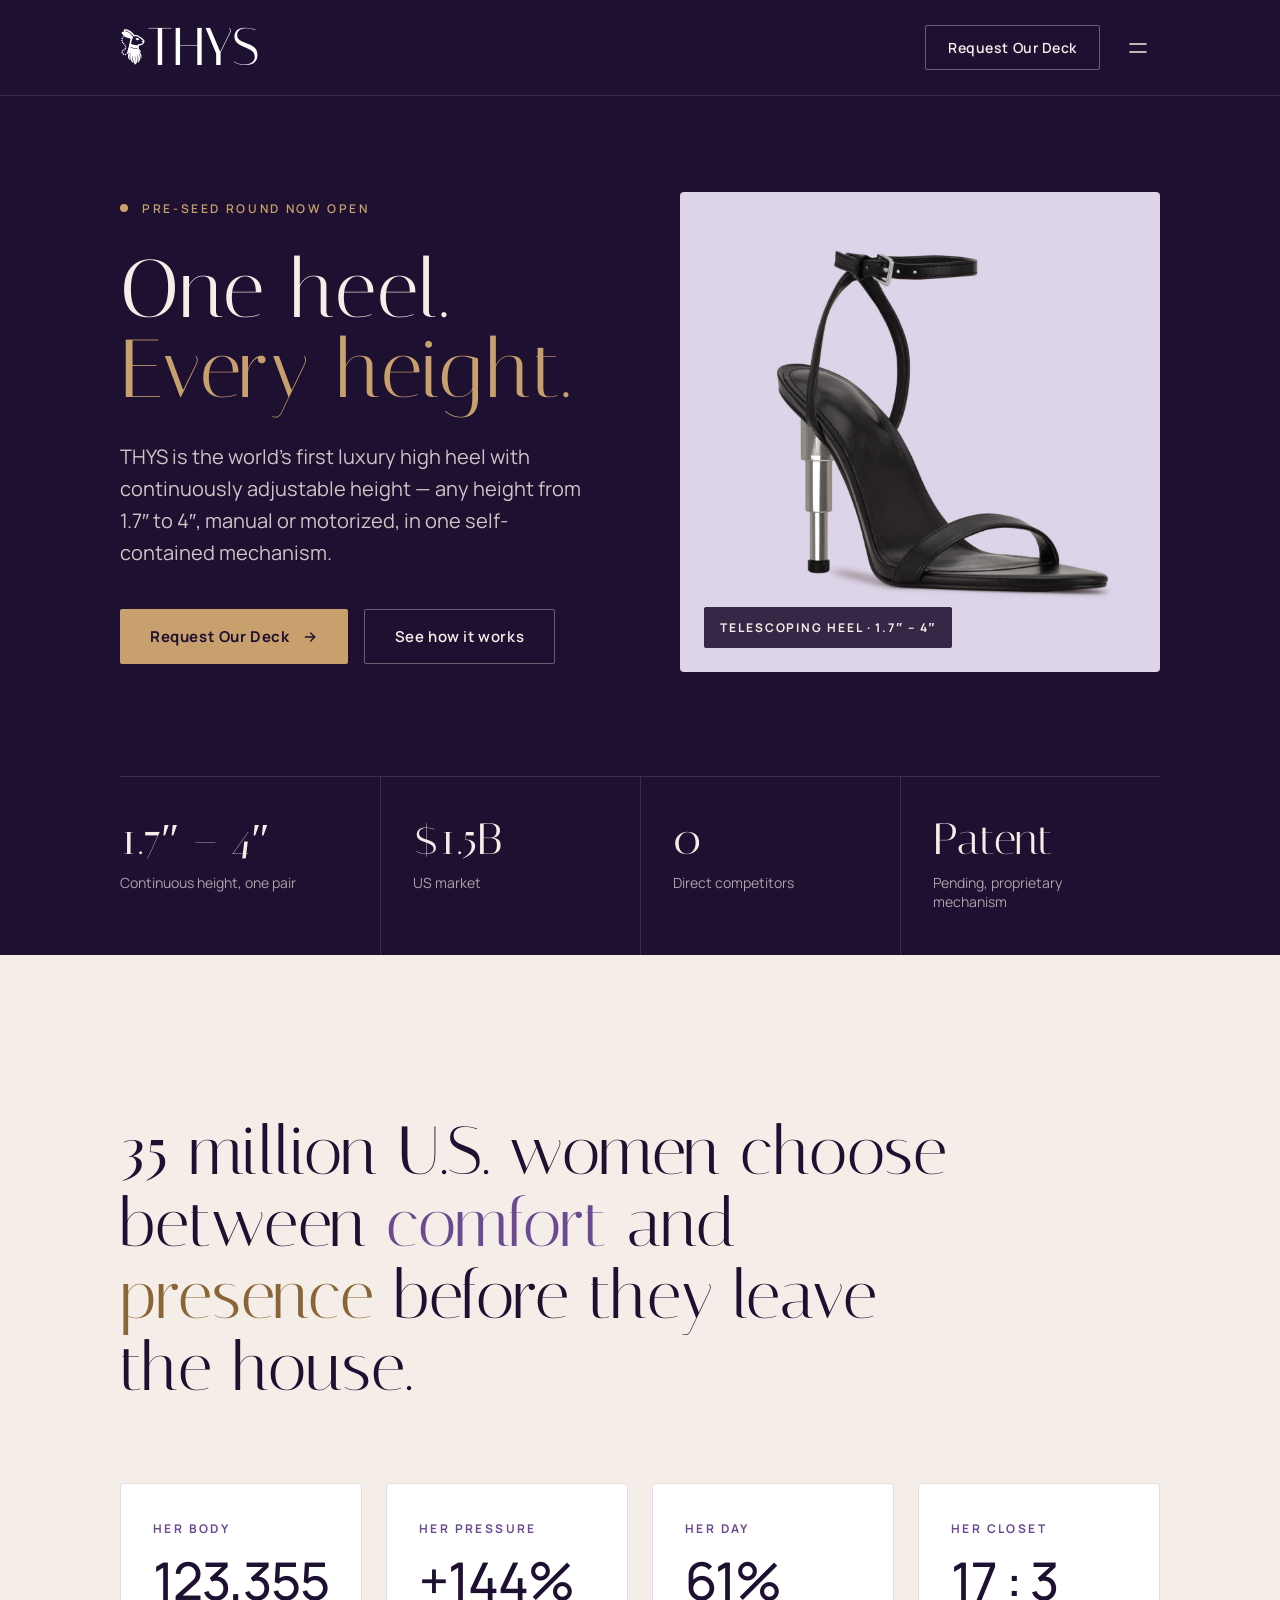
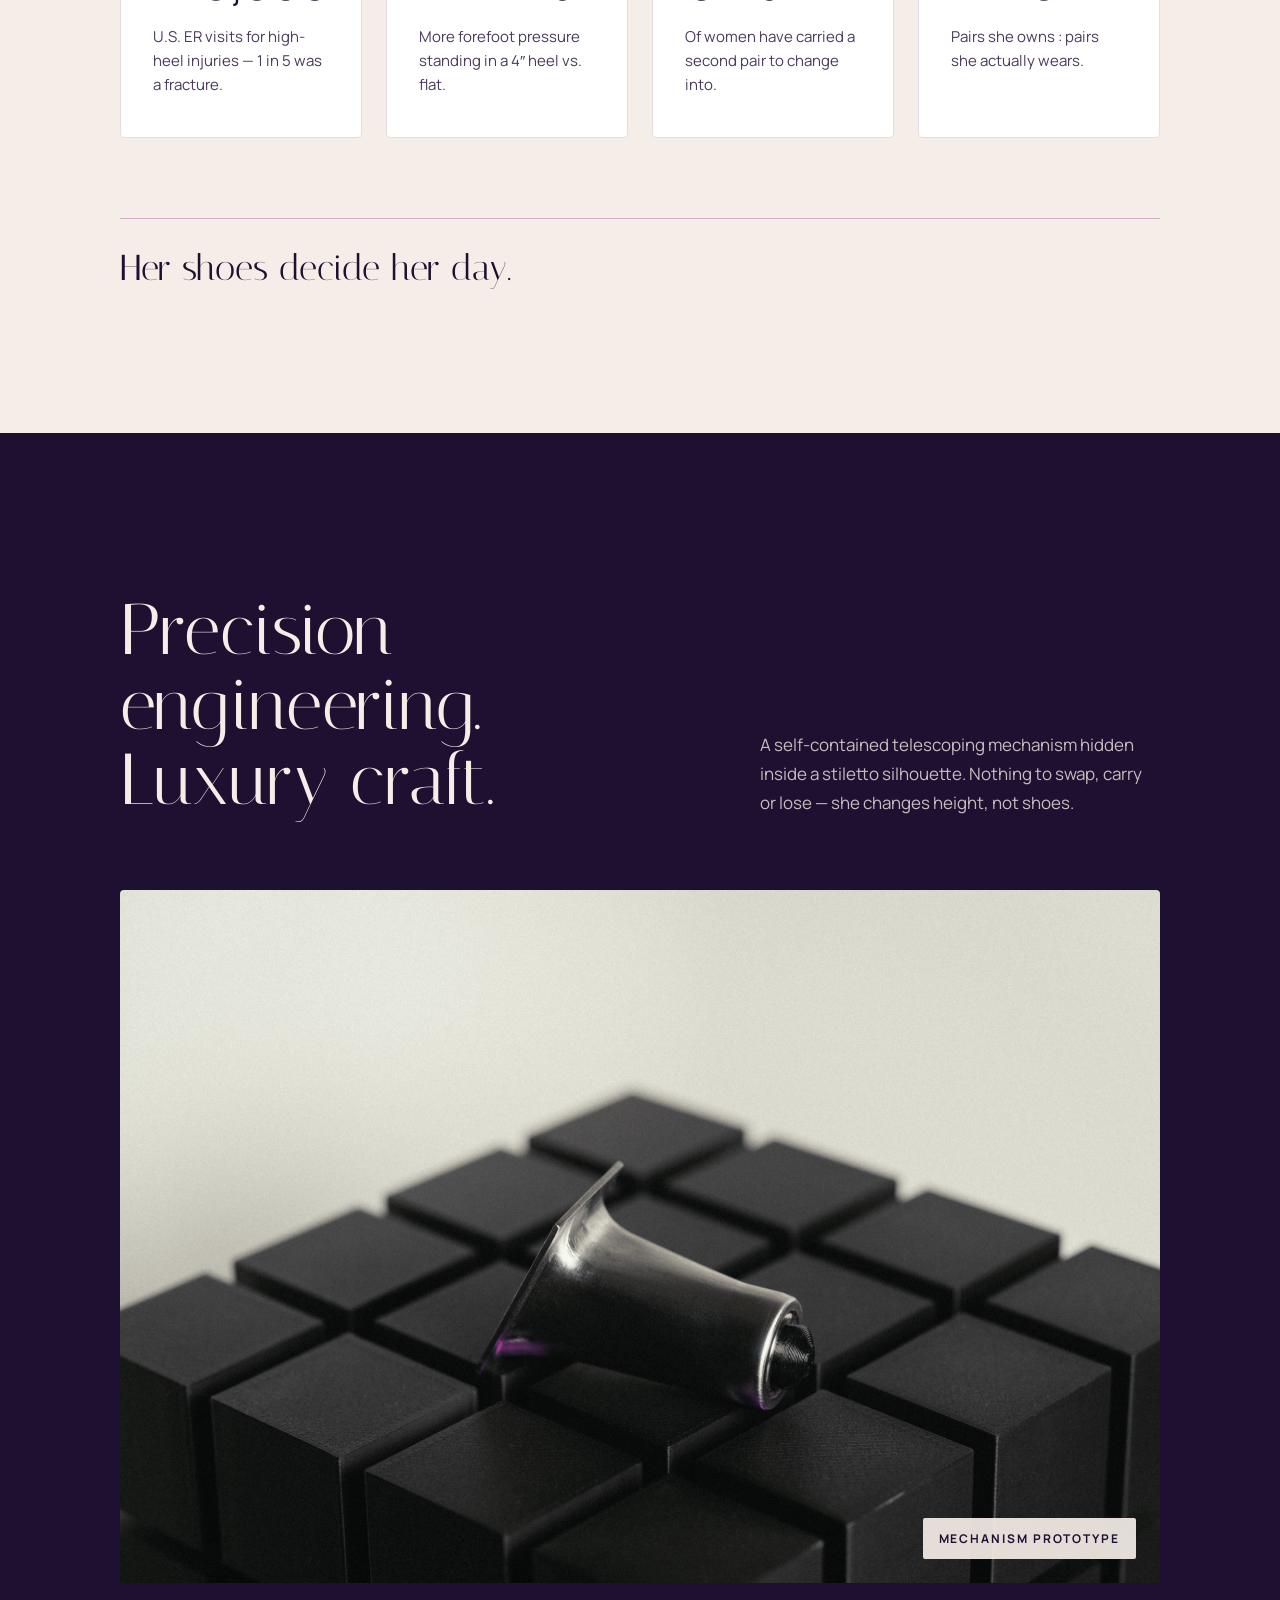
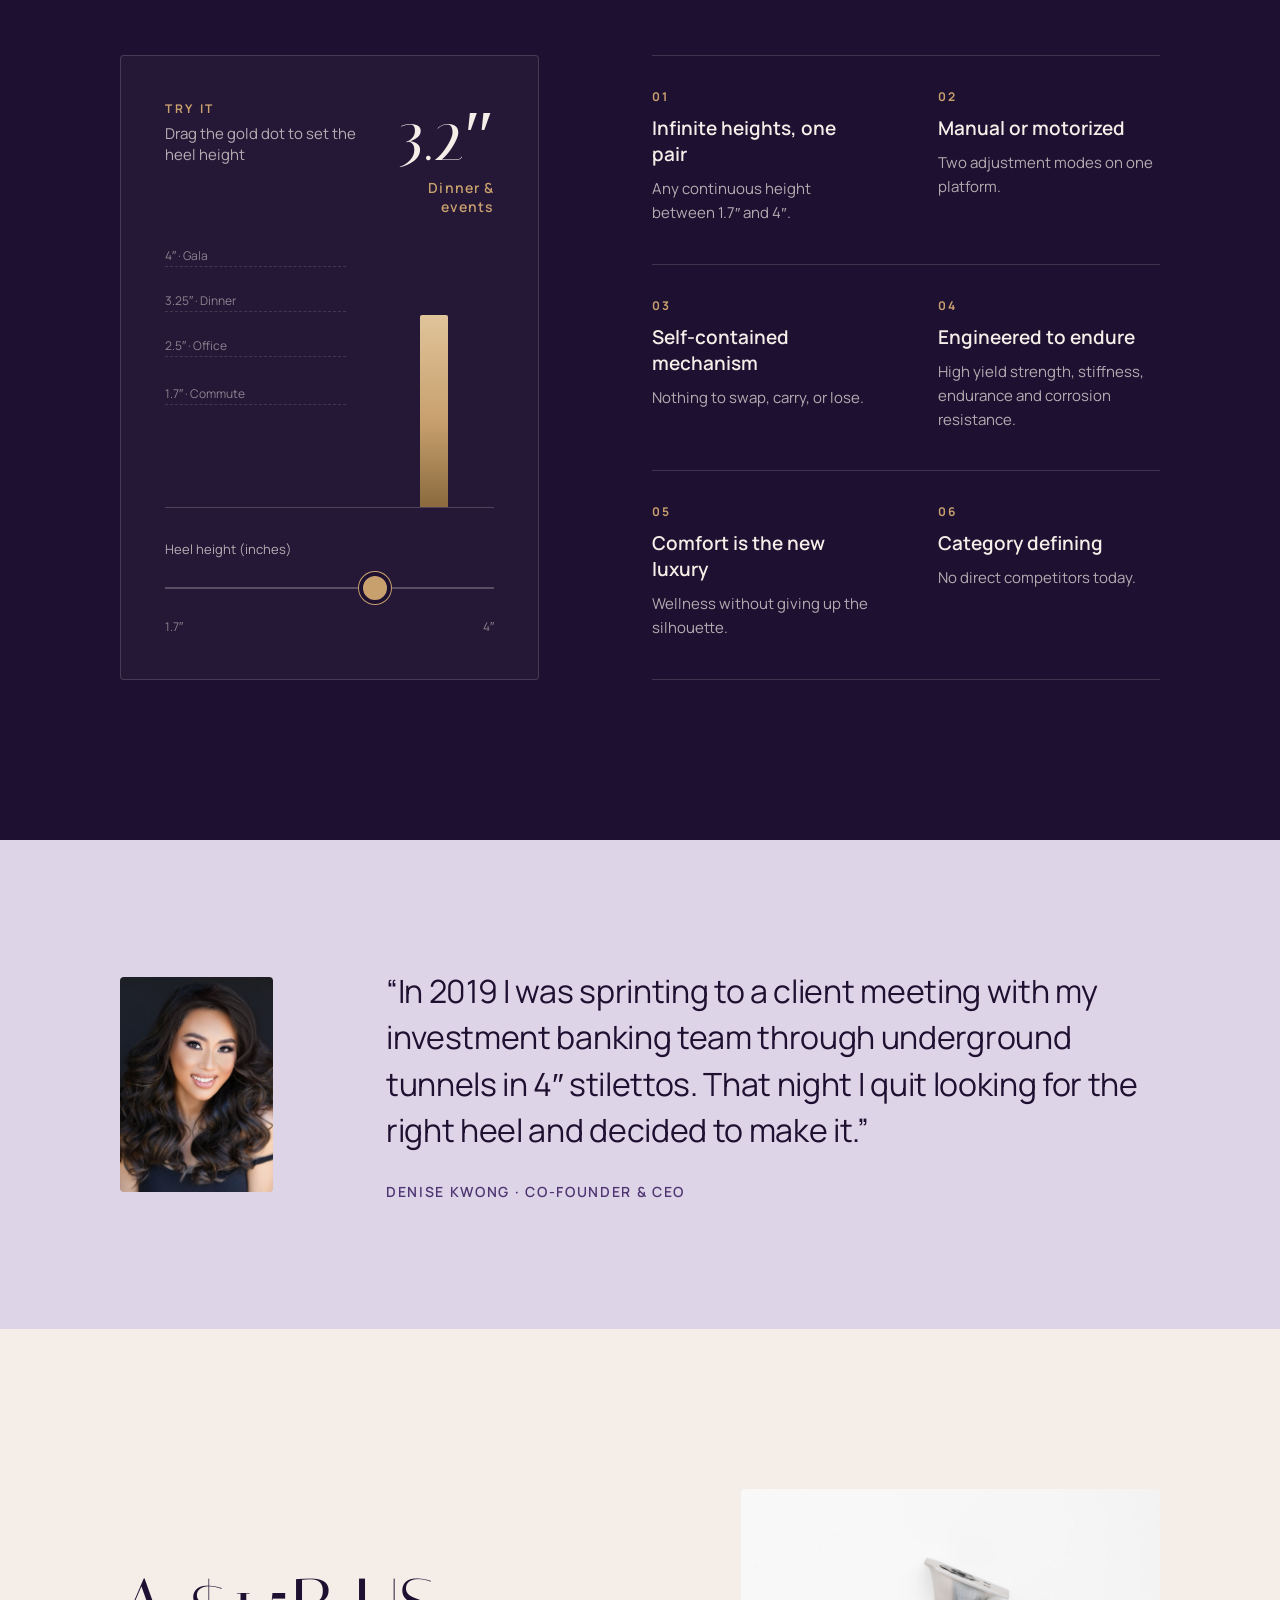
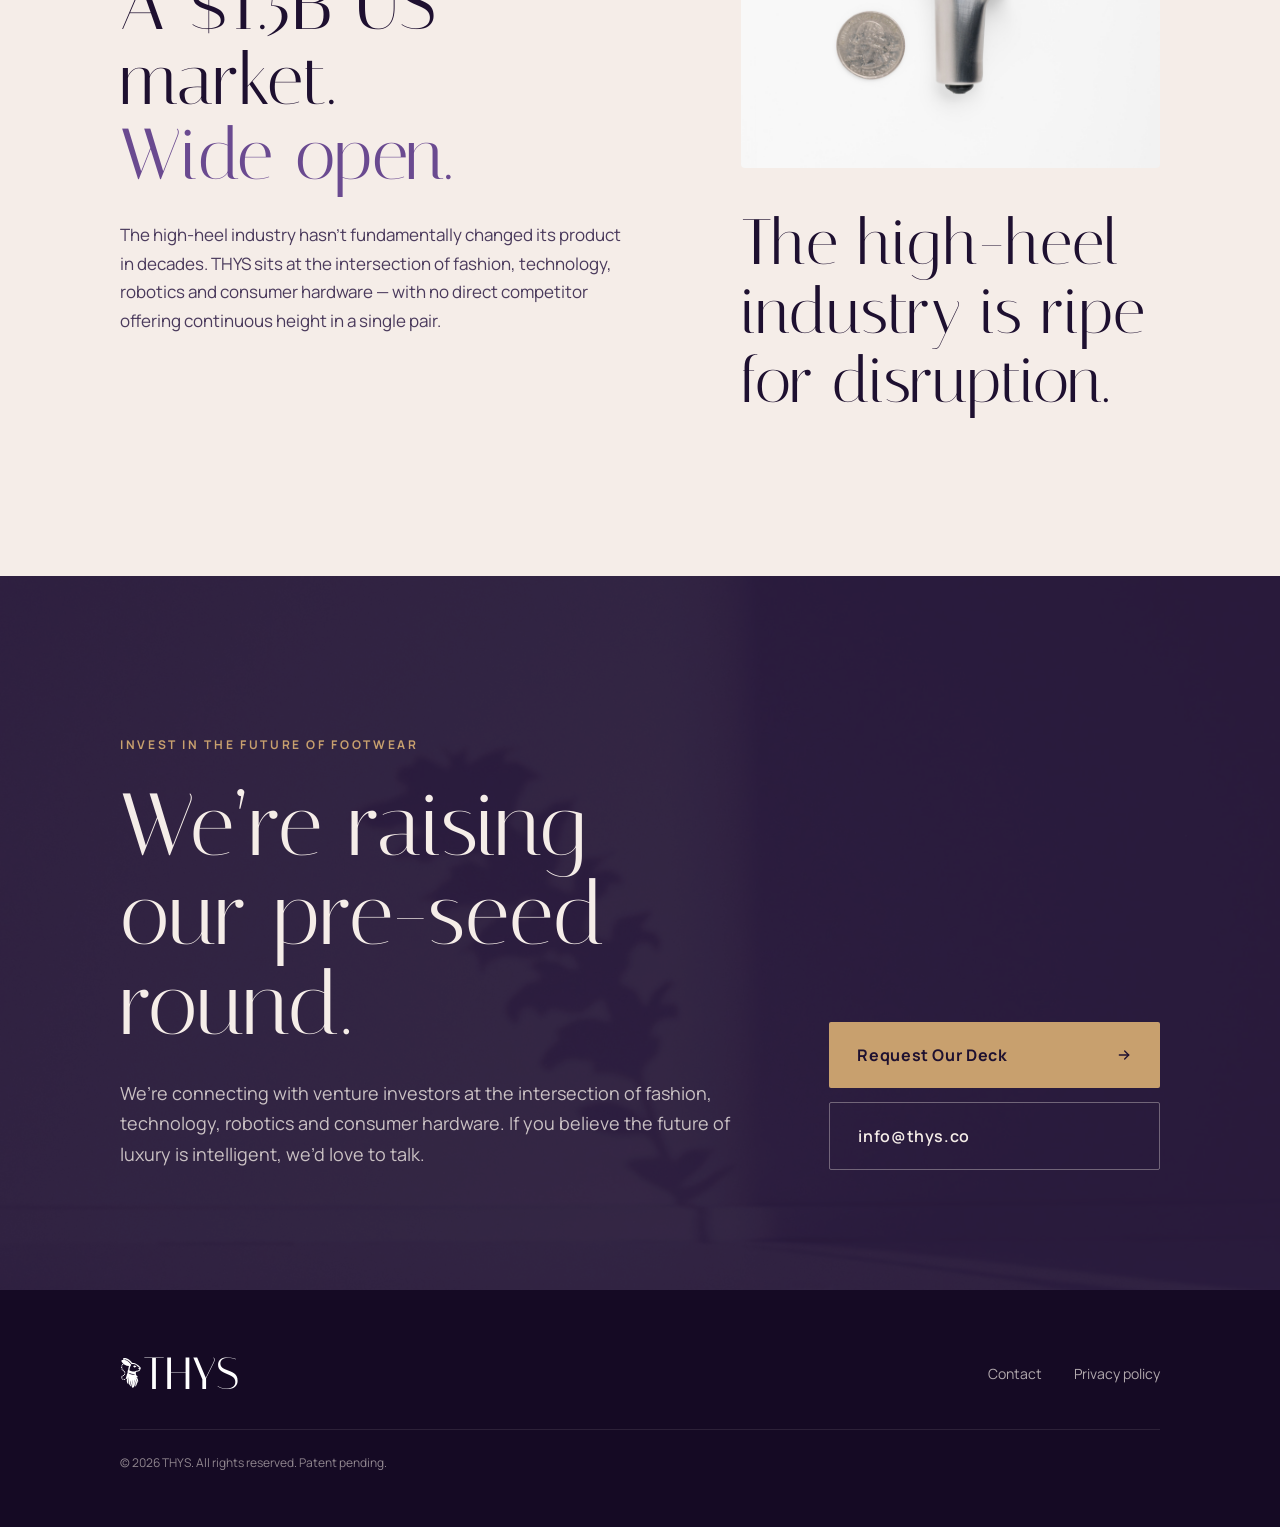
==== commit 5167e499: "Add mechanism-with-quarter photo, move product above founder quote, stop cropping photos - images/he" ====
--- a/index.html
+++ b/index.html
@@ -112,17 +112,6 @@
       </div>
     </section>
 
-    <!-- ===== FOUNDER QUOTE ===== -->
-    <section class="quote-band container" aria-label="Founder story">
-      <div class="quote-photo">
-        <img src="images/denise-kwong.jpg" alt="Denise Kwong, co-founder and CEO of THYS" loading="lazy" />
-      </div>
-      <figure class="quote-body reveal">
-        <blockquote>“In 2019 I was sprinting to a client meeting with my investment banking team through underground tunnels in 4″ stilettos. That night I quit looking for the right heel and decided to make it.”</blockquote>
-        <figcaption>Denise Kwong · Co-founder &amp; CEO</figcaption>
-      </figure>
-    </section>
-
     <!-- ===== 02 PRODUCT ===== -->
     <section id="product" class="section product dark container">
       <div class="product-head reveal">
@@ -133,7 +122,7 @@
       </div>
 
       <div class="media-frame product-media reveal">
-        <img src="images/heel-prototype.jpg" alt="THYS heel mechanism prototype resting on black blocks" loading="lazy" />
+        <img src="images/heel-prototype.jpg" alt="THYS heel mechanism prototype resting on black blocks" width="2000" height="1333" loading="lazy" />
         <div class="media-tag">Mechanism prototype</div>
       </div>
 
@@ -176,13 +165,29 @@
       </div>
     </section>
 
+    <!-- ===== FOUNDER QUOTE ===== -->
+    <section class="quote-band container" aria-label="Founder story">
+      <div class="quote-photo">
+        <img src="images/denise-kwong.jpg" alt="Denise Kwong, co-founder and CEO of THYS" width="643" height="900" loading="lazy" />
+      </div>
+      <figure class="quote-body reveal">
+        <blockquote>“In 2019 I was sprinting to a client meeting with my investment banking team through underground tunnels in 4″ stilettos. That night I quit looking for the right heel and decided to make it.”</blockquote>
+        <figcaption>Denise Kwong · Co-founder &amp; CEO</figcaption>
+      </figure>
+    </section>
+
     <!-- ===== 03 OPPORTUNITY ===== -->
     <section id="market" class="section market container">
       <div class="section-head reveal">
         <h2>A $1.5B US market.<br><span class="accent-lilac">Wide open.</span></h2>
         <p class="lede">The high-heel industry hasn’t fundamentally changed its product in decades. THYS sits at the intersection of fashion, technology, robotics and consumer hardware — with no direct competitor offering continuous height in a single pair.</p>
       </div>
-      <p class="market-statement reveal">The high-heel industry is ripe for disruption.</p>
+      <div class="market-side reveal">
+        <figure class="market-figure">
+          <img src="images/heel-mechanism-scale.jpg" alt="THYS heel mechanism beside a U.S. quarter for scale" width="1800" height="1200" loading="lazy" />
+        </figure>
+        <p class="market-statement">The high-heel industry is ripe for disruption.</p>
+      </div>
     </section>
 
     <!-- ===== 05 INVEST ===== -->
--- a/css/home.css
+++ b/css/home.css
@@ -165,7 +165,7 @@
 .hero-ctas { display: flex; flex-wrap: wrap; gap: 16px; padding-top: 8px; }
 
 .media-frame { position: relative; border-radius: 4px; overflow: hidden; }
-.media-frame img { width: 100%; height: 100%; object-fit: cover; }
+.media-frame img { width: 100%; height: auto; }
 .media-tag {
   position: absolute;
   padding: 12px 16px;
@@ -175,7 +175,7 @@
   text-transform: uppercase;
   border-radius: 2px;
 }
-.hero-media { height: 620px; background: var(--color-antique-lilac); }
+.hero-media { background: var(--color-antique-lilac); }
 .hero-media .media-tag { left: 24px; bottom: 24px; background: rgba(30, 16, 48, 0.88); color: var(--color-warm-ivory); }
 
 .fact-strip { display: grid; grid-template-columns: repeat(4, minmax(0, 1fr)); border-top: 1px solid rgba(245, 237, 232, 0.14); }
@@ -223,8 +223,8 @@
   gap: 24px;
   align-items: center;
 }
-.quote-photo { grid-column: span 2; height: 240px; border-radius: 4px; overflow: hidden; }
-.quote-photo img { width: 100%; height: 100%; object-fit: cover; object-position: center top; }
+.quote-photo { grid-column: span 2; border-radius: 4px; overflow: hidden; }
+.quote-photo img { width: 100%; height: auto; }
 .quote-body { grid-column: 4 / span 9; display: flex; flex-direction: column; gap: 28px; margin: 0; }
 .quote-body blockquote { margin: 0; font-family: var(--font-default); font-weight: 400; font-size: 32px; line-height: 1.45; letter-spacing: -0.01em; }
 .quote-body figcaption { font-size: 14px; font-weight: 600; letter-spacing: 0.12em; text-transform: uppercase; color: #4f3572; }
@@ -233,8 +233,6 @@
 .product { display: flex; flex-direction: column; gap: 72px; }
 .product-head { display: flex; justify-content: space-between; align-items: end; gap: 80px; }
 .product-head .lede { max-width: 400px; }
-.product-media { height: 600px; }
-.product-media img { object-position: center 60%; }
 .product-media .media-tag { right: 24px; bottom: 24px; background: rgba(245, 237, 232, 0.92); color: var(--color-deep-plum); }
 
 .product-grid { display: grid; grid-template-columns: repeat(12, minmax(0, 1fr)); gap: 24px; }
@@ -309,7 +307,10 @@
 .market { display: grid; grid-template-columns: repeat(12, minmax(0, 1fr)); gap: 24px; align-items: center; }
 .market .section-head { grid-column: 1 / span 6; }
 .market .lede { max-width: 560px; }
-.market-statement { grid-column: 8 / span 5; font-family: var(--font-heading); font-size: 64px; line-height: 1.08; }
+.market-side { grid-column: 8 / span 5; display: flex; flex-direction: column; gap: 40px; }
+.market-figure { margin: 0; border-radius: 4px; overflow: hidden; background: #fff; }
+.market-figure img { width: 100%; height: auto; }
+.market-statement { font-family: var(--font-heading); font-size: 64px; line-height: 1.08; }
 
 /* ── Invest ── */
 .invest { position: relative; overflow: hidden; padding-bottom: 120px; display: flex; flex-direction: column; gap: 88px; }
@@ -357,7 +358,7 @@
 
 
   .hero-grid { grid-template-columns: 1fr; gap: 48px; padding-block: 64px; }
-  .hero-media { height: 520px; }
+  .hero-media { max-width: 560px; }
   .fact-strip { grid-template-columns: repeat(2, minmax(0, 1fr)); }
   .fact { padding: 28px 20px 28px 0 !important; border-left: 0 !important; }
   .fact:nth-child(even) { padding-left: 20px !important; border-left: 1px solid rgba(245, 237, 232, 0.14) !important; }
@@ -368,15 +369,15 @@
   .invest-top .section-head, .invest-ctas,
   .height-demo, .feature-list,
   .quote-photo, .quote-body { grid-column: auto; }
-  .market .section-head, .market-statement { grid-column: auto; }
+  .market .section-head, .market-side { grid-column: auto; }
+  .market-side { max-width: 640px; }
   .market { gap: 48px; }
   .problem { gap: 56px; }
   .stat-grid { grid-template-columns: repeat(2, minmax(0, 1fr)); }
   .product-head { flex-direction: column; align-items: flex-start; gap: 28px; }
-  .product-media { height: 440px; }
   .product-grid { gap: 48px; }
   .quote-band { padding-block: 96px; gap: 32px; }
-  .quote-photo { width: 120px; height: 120px; border-radius: 50%; }
+  .quote-photo { width: 120px; }
   .invest-ctas { max-width: 420px; }
 }
 
@@ -396,7 +397,6 @@
   .hero-sub { font-size: 16px; }
   .hero-ctas .btn { width: 100%; }
   .hero-ctas .btn-ghost { display: none; }
-  .hero-media { height: 380px; }
   .fact-value { font-size: 30px; }
   .fact-label { font-size: 12px; }
 
@@ -416,13 +416,12 @@
   .problem-close-line { font-size: 26px; }
 
   .quote-band { padding-block: 64px; gap: 24px; }
-  .quote-photo { width: 88px; height: 88px; }
+  .quote-photo { width: 96px; }
   .quote-body { gap: 24px; }
   .quote-body blockquote { font-size: 20px; line-height: 1.5; }
   .quote-body figcaption { font-size: 12px; }
 
   .product { gap: 28px; }
-  .product-media { height: 260px; }
   .product-media .media-tag { display: none; }
   .height-demo { padding: 24px; gap: 24px; }
   .height-value { font-size: 56px; }
@@ -437,6 +436,7 @@
 
   .market { gap: 32px; }
   .market-statement { font-size: 36px; line-height: 1.12; }
+  .market-side { gap: 24px; }
   .invest { gap: 40px; padding-bottom: 72px; }
   .invest-top { gap: 24px; }
   .invest-ctas { max-width: none; }
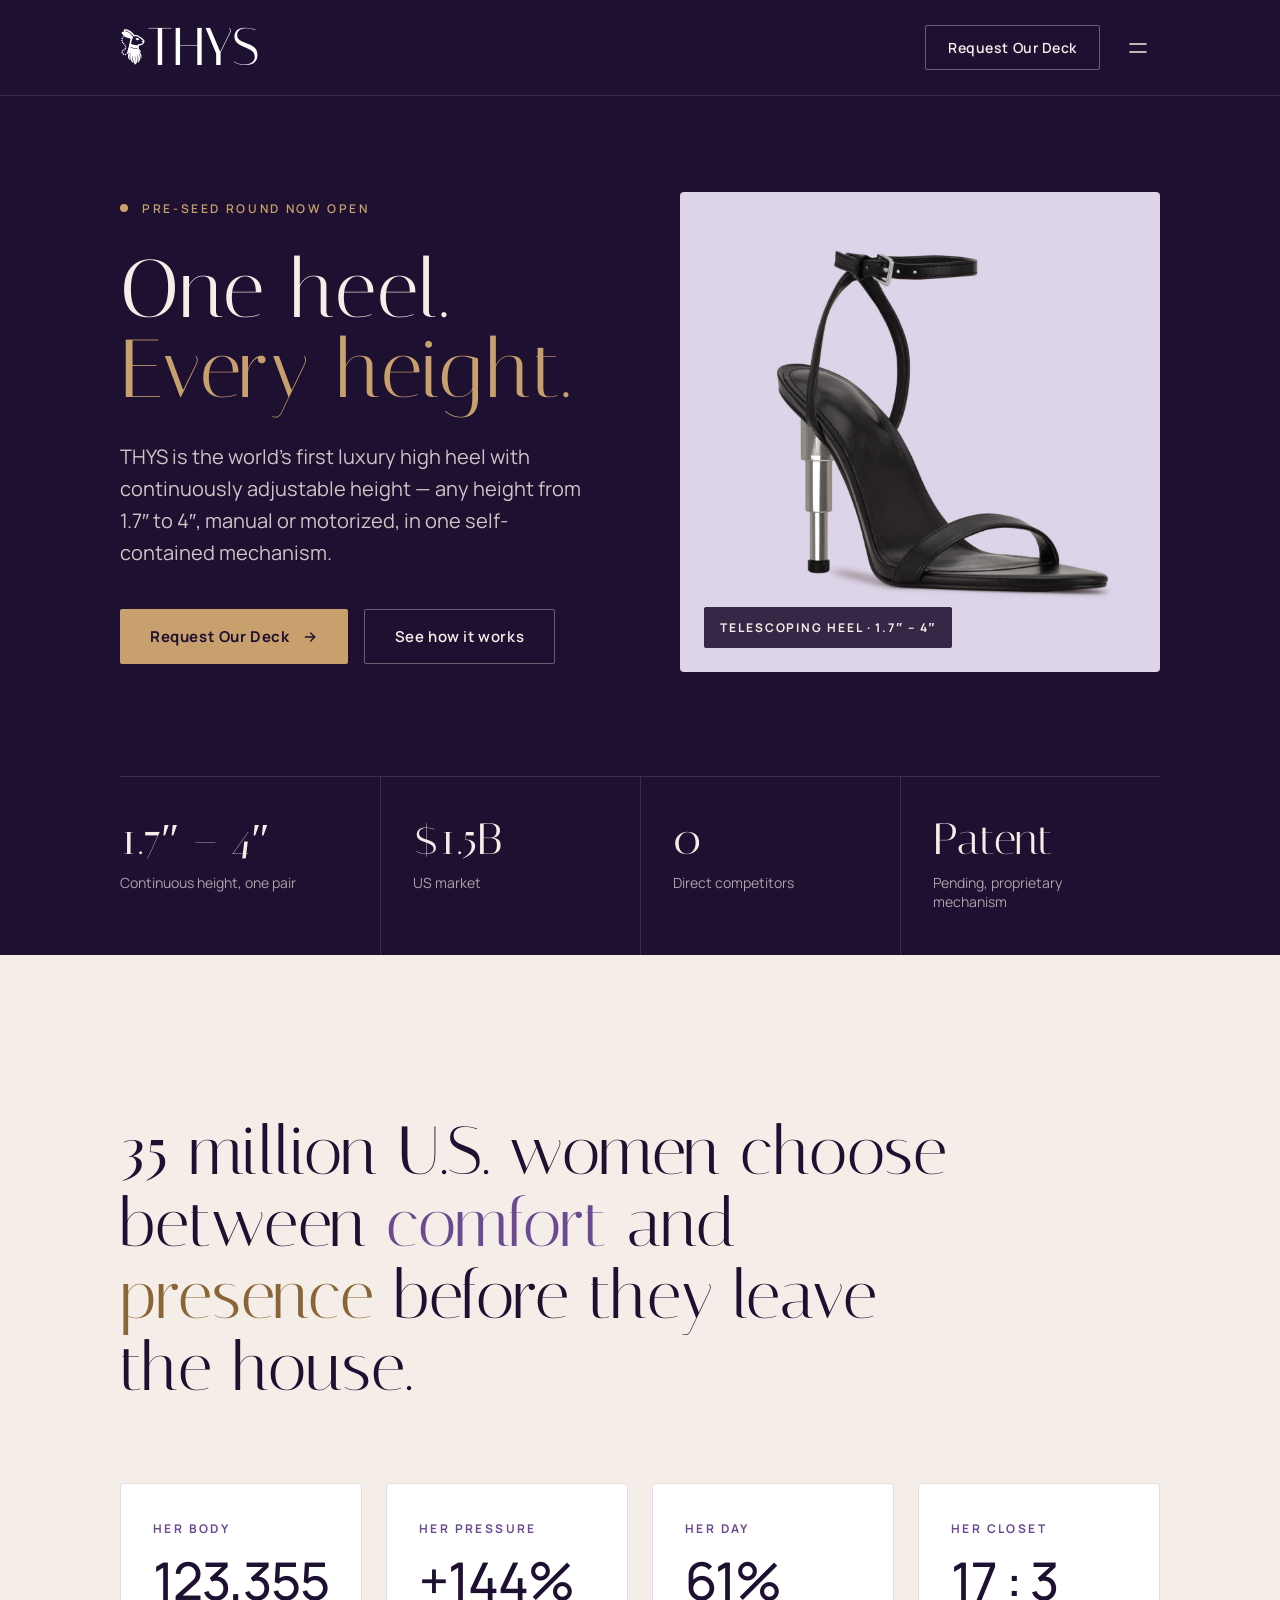
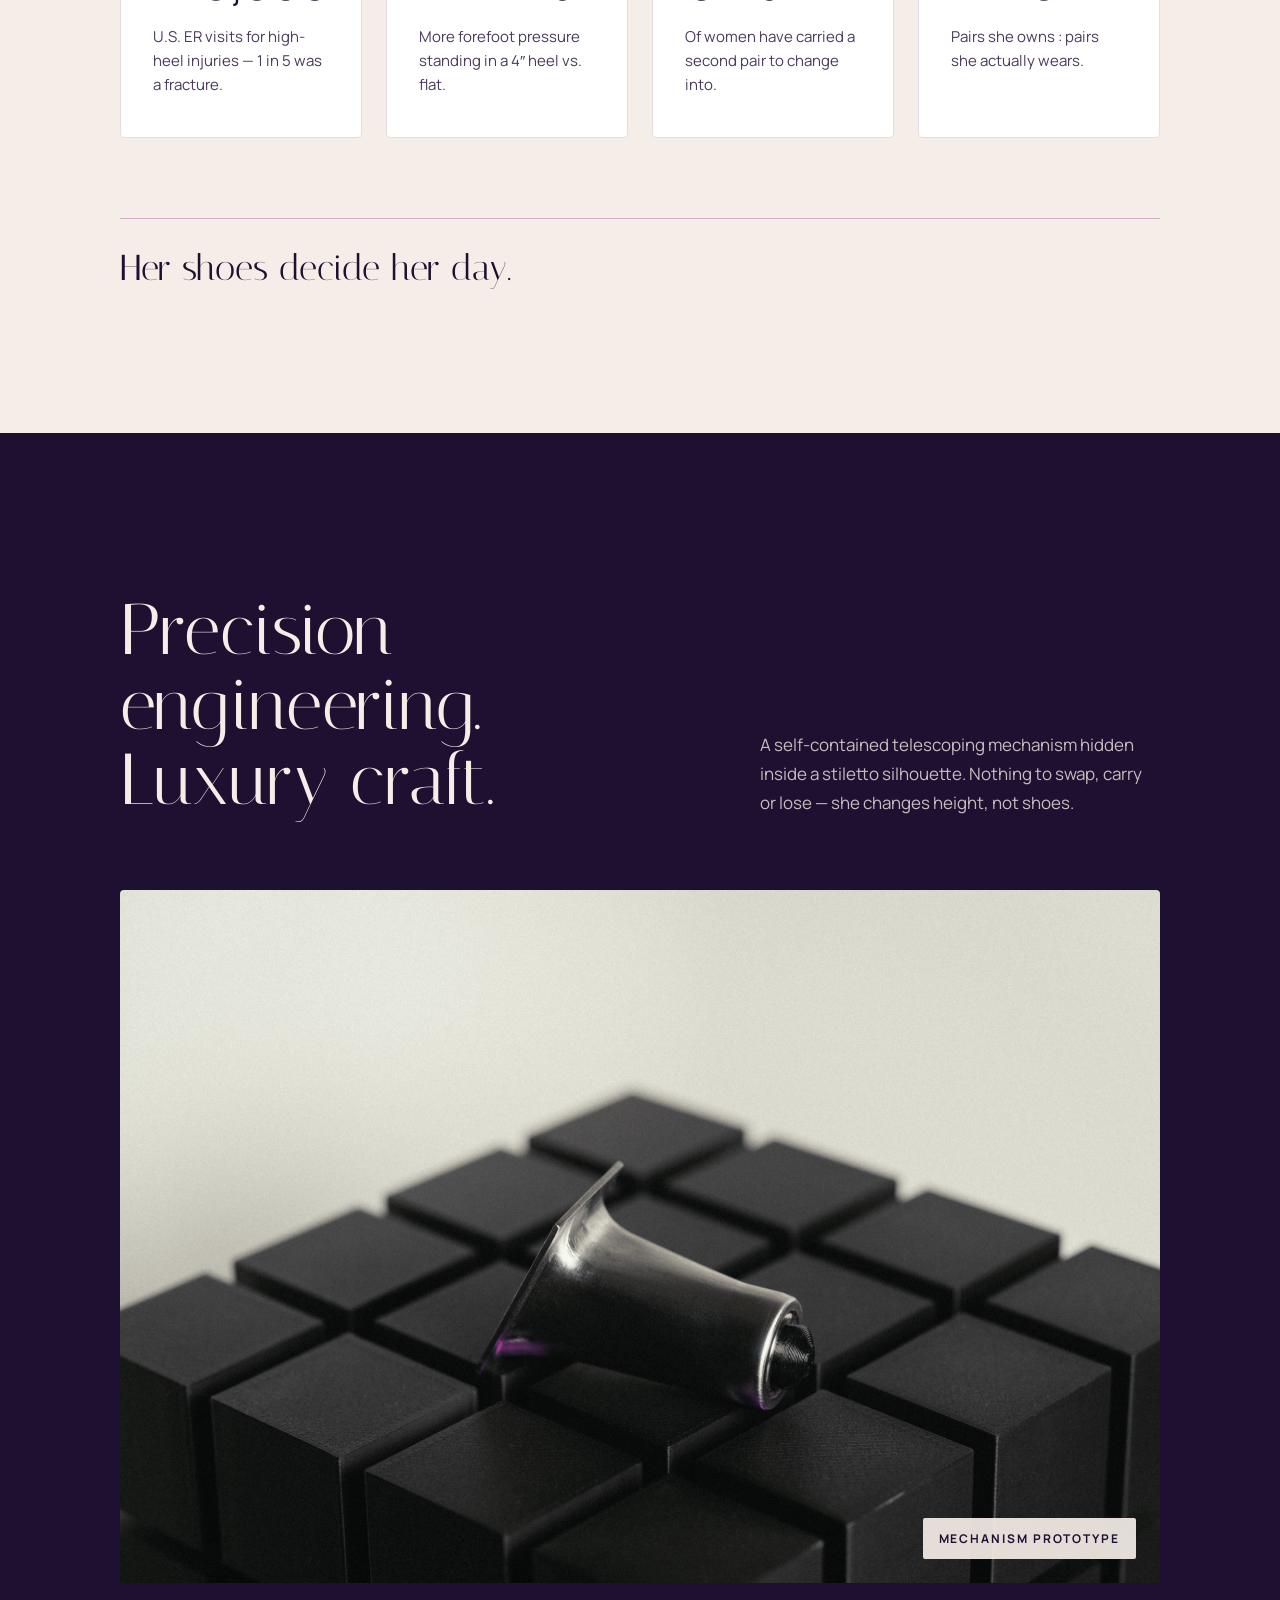
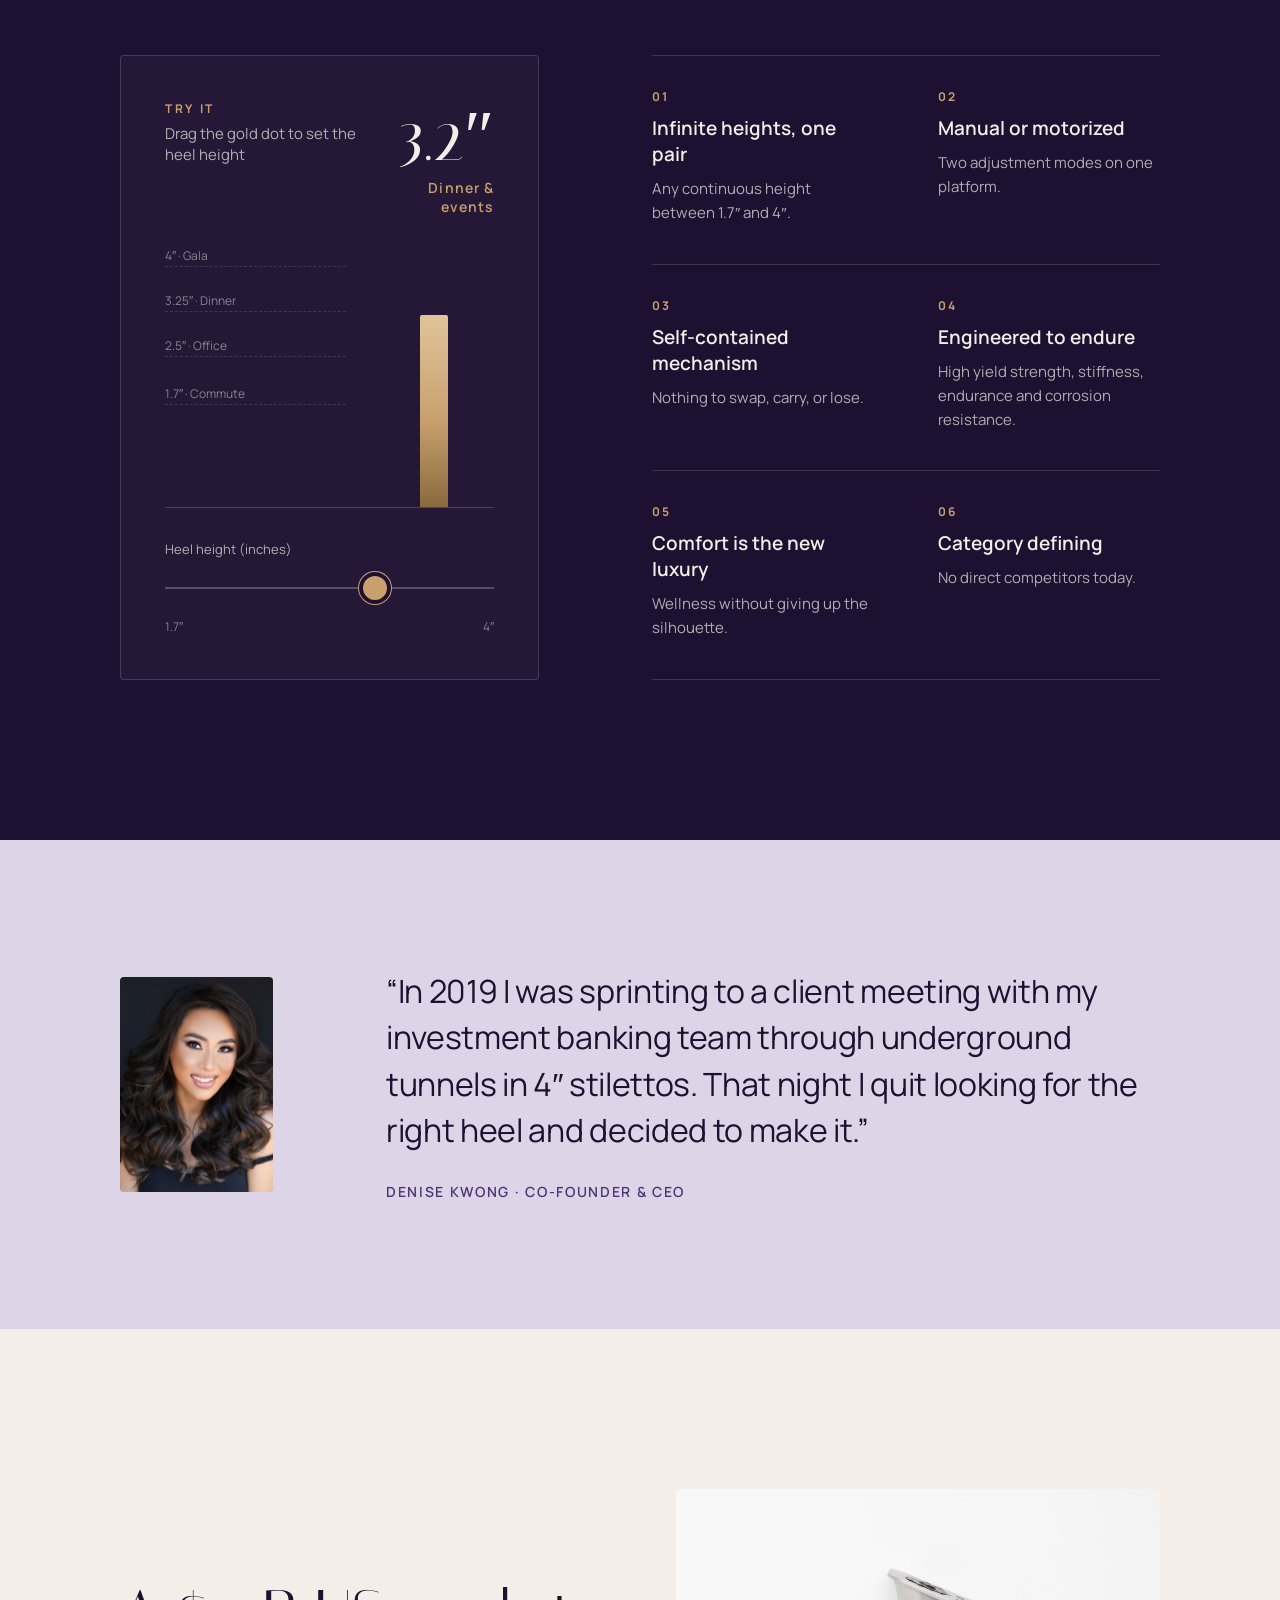
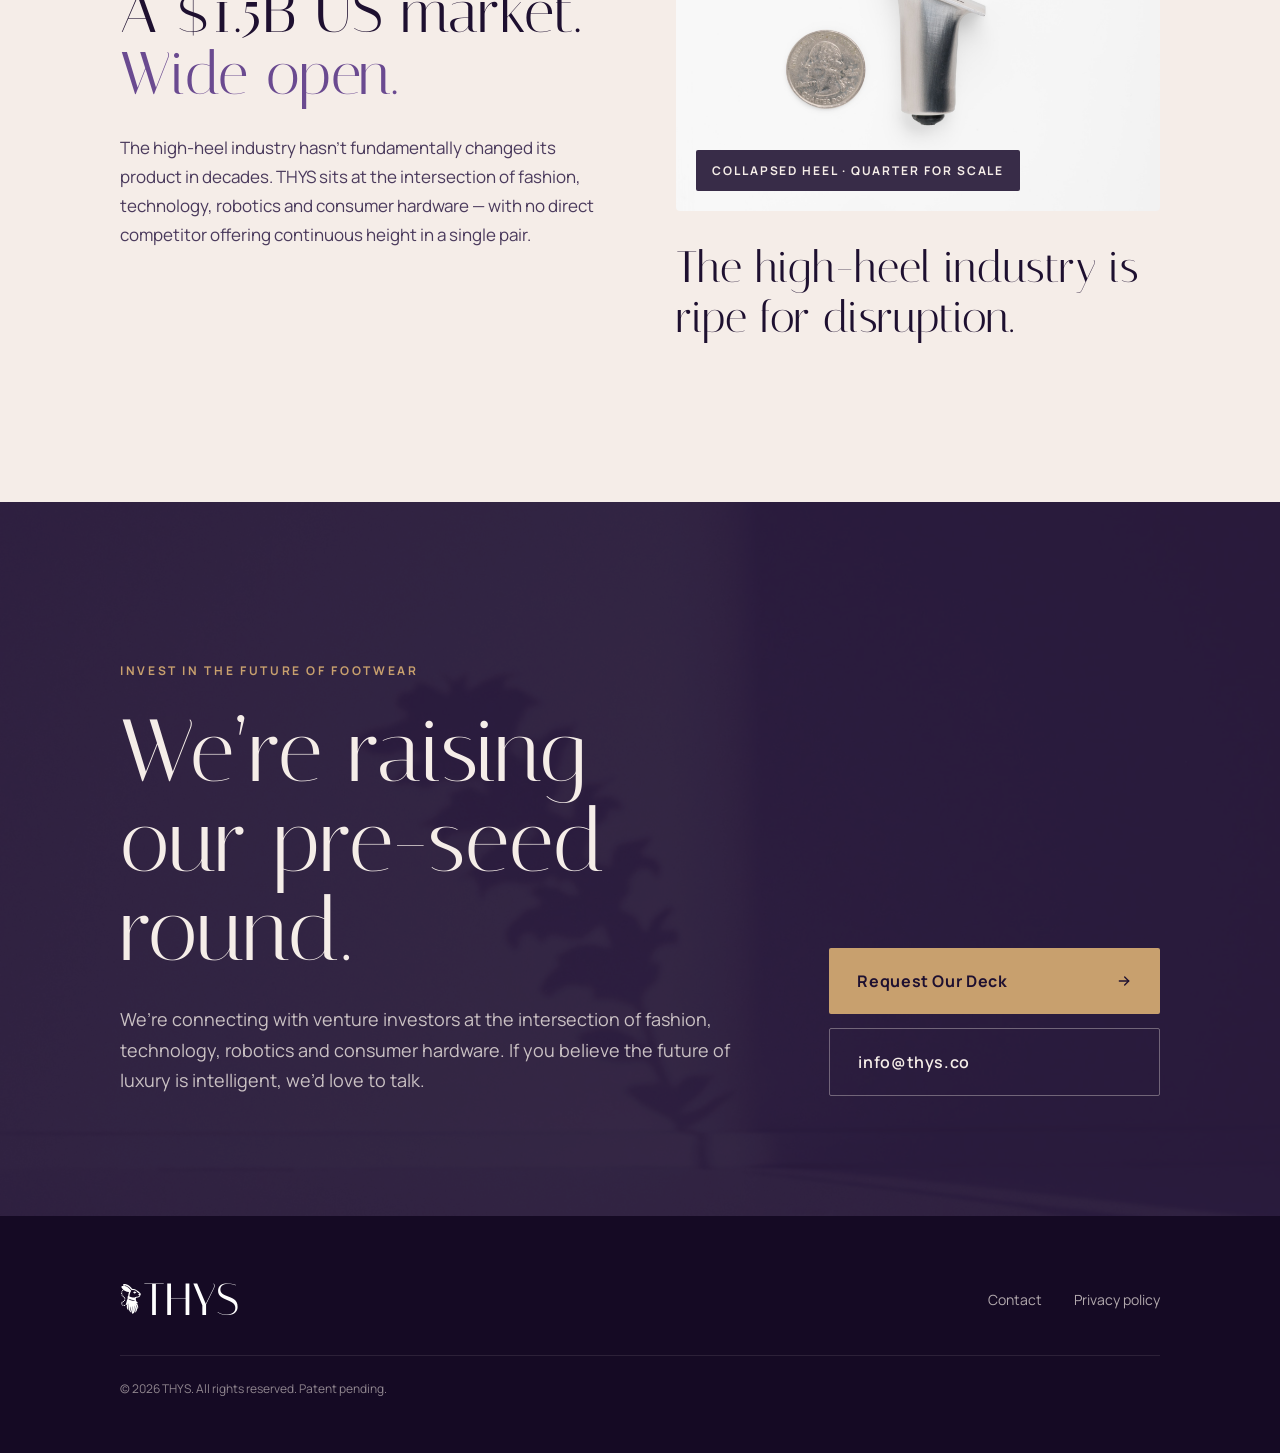
==== commit d61f257a: "Market section: caption on mechanism photo, tighter two-column layout Co-Authored-By: Claude Opus 5." ====
--- a/index.html
+++ b/index.html
@@ -183,8 +183,9 @@
         <p class="lede">The high-heel industry hasn’t fundamentally changed its product in decades. THYS sits at the intersection of fashion, technology, robotics and consumer hardware — with no direct competitor offering continuous height in a single pair.</p>
       </div>
       <div class="market-side reveal">
-        <figure class="market-figure">
-          <img src="images/heel-mechanism-scale.jpg" alt="THYS heel mechanism beside a U.S. quarter for scale" width="1800" height="1200" loading="lazy" />
+        <figure class="media-frame market-figure">
+          <img src="images/heel-mechanism-scale.jpg" alt="THYS heel mechanism, fully collapsed, beside a U.S. quarter for scale" width="1800" height="1200" loading="lazy" />
+          <figcaption class="media-tag">Collapsed heel · Quarter for scale</figcaption>
         </figure>
         <p class="market-statement">The high-heel industry is ripe for disruption.</p>
       </div>
--- a/css/home.css
+++ b/css/home.css
@@ -304,13 +304,14 @@
 .feature p { font-size: 15px; line-height: 1.6; color: rgba(245, 237, 232, 0.7); }
 
 /* ── Market ── */
-.market { display: grid; grid-template-columns: repeat(12, minmax(0, 1fr)); gap: 24px; align-items: center; }
-.market .section-head { grid-column: 1 / span 6; }
+.market { display: grid; grid-template-columns: repeat(2, minmax(0, 1fr)); column-gap: 72px; row-gap: 24px; align-items: center; }
+.market h2 { font-size: 60px; }
 .market .lede { max-width: 560px; }
-.market-side { grid-column: 8 / span 5; display: flex; flex-direction: column; gap: 40px; }
-.market-figure { margin: 0; border-radius: 4px; overflow: hidden; background: #fff; }
+.market-side { display: flex; flex-direction: column; gap: 32px; }
+.market-figure { margin: 0; background: #fff; }
+.market-figure .media-tag { left: 20px; bottom: 20px; background: rgba(30, 16, 48, 0.88); color: var(--color-warm-ivory); }
 .market-figure img { width: 100%; height: auto; }
-.market-statement { font-family: var(--font-heading); font-size: 64px; line-height: 1.08; }
+.market-statement { font-family: var(--font-heading); font-size: 44px; line-height: 1.12; }
 
 /* ── Invest ── */
 .invest { position: relative; overflow: hidden; padding-bottom: 120px; display: flex; flex-direction: column; gap: 88px; }
@@ -350,7 +351,8 @@
   .section h2, .problem-intro h2 { font-size: 56px; }
   .invest h2 { font-size: 72px; }
   .quote-body blockquote { font-size: 28px; }
-  .market-statement { font-size: 52px; }
+  .market-statement { font-size: 38px; }
+  .market h2 { font-size: 48px; }
 }
 
 @media (max-width: 960px) {
@@ -435,8 +437,9 @@
 
 
   .market { gap: 32px; }
-  .market-statement { font-size: 36px; line-height: 1.12; }
+  .market-statement { font-size: 28px; line-height: 1.2; }
   .market-side { gap: 24px; }
+  .market-figure .media-tag { left: 10px; bottom: 10px; padding: 8px 10px; font-size: 10px; letter-spacing: 0.12em; }
   .invest { gap: 40px; padding-bottom: 72px; }
   .invest-top { gap: 24px; }
   .invest-ctas { max-width: none; }
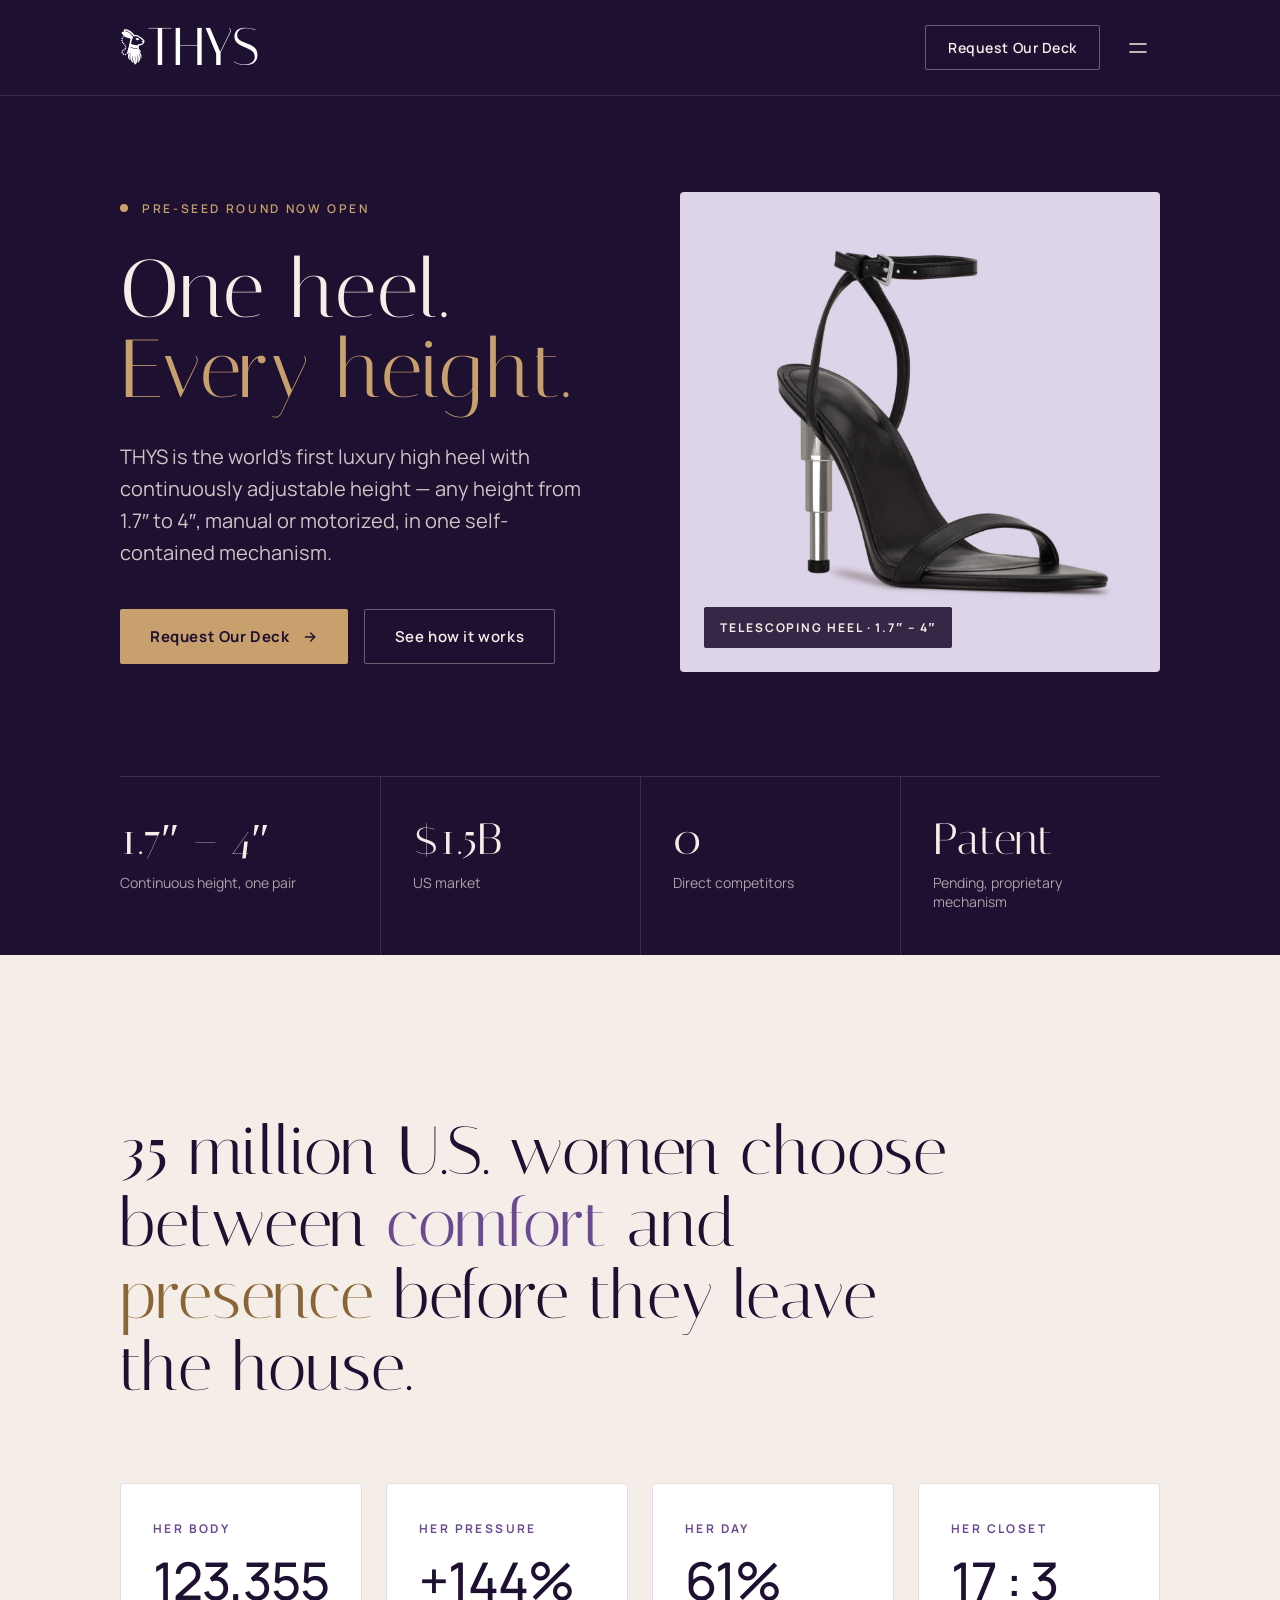
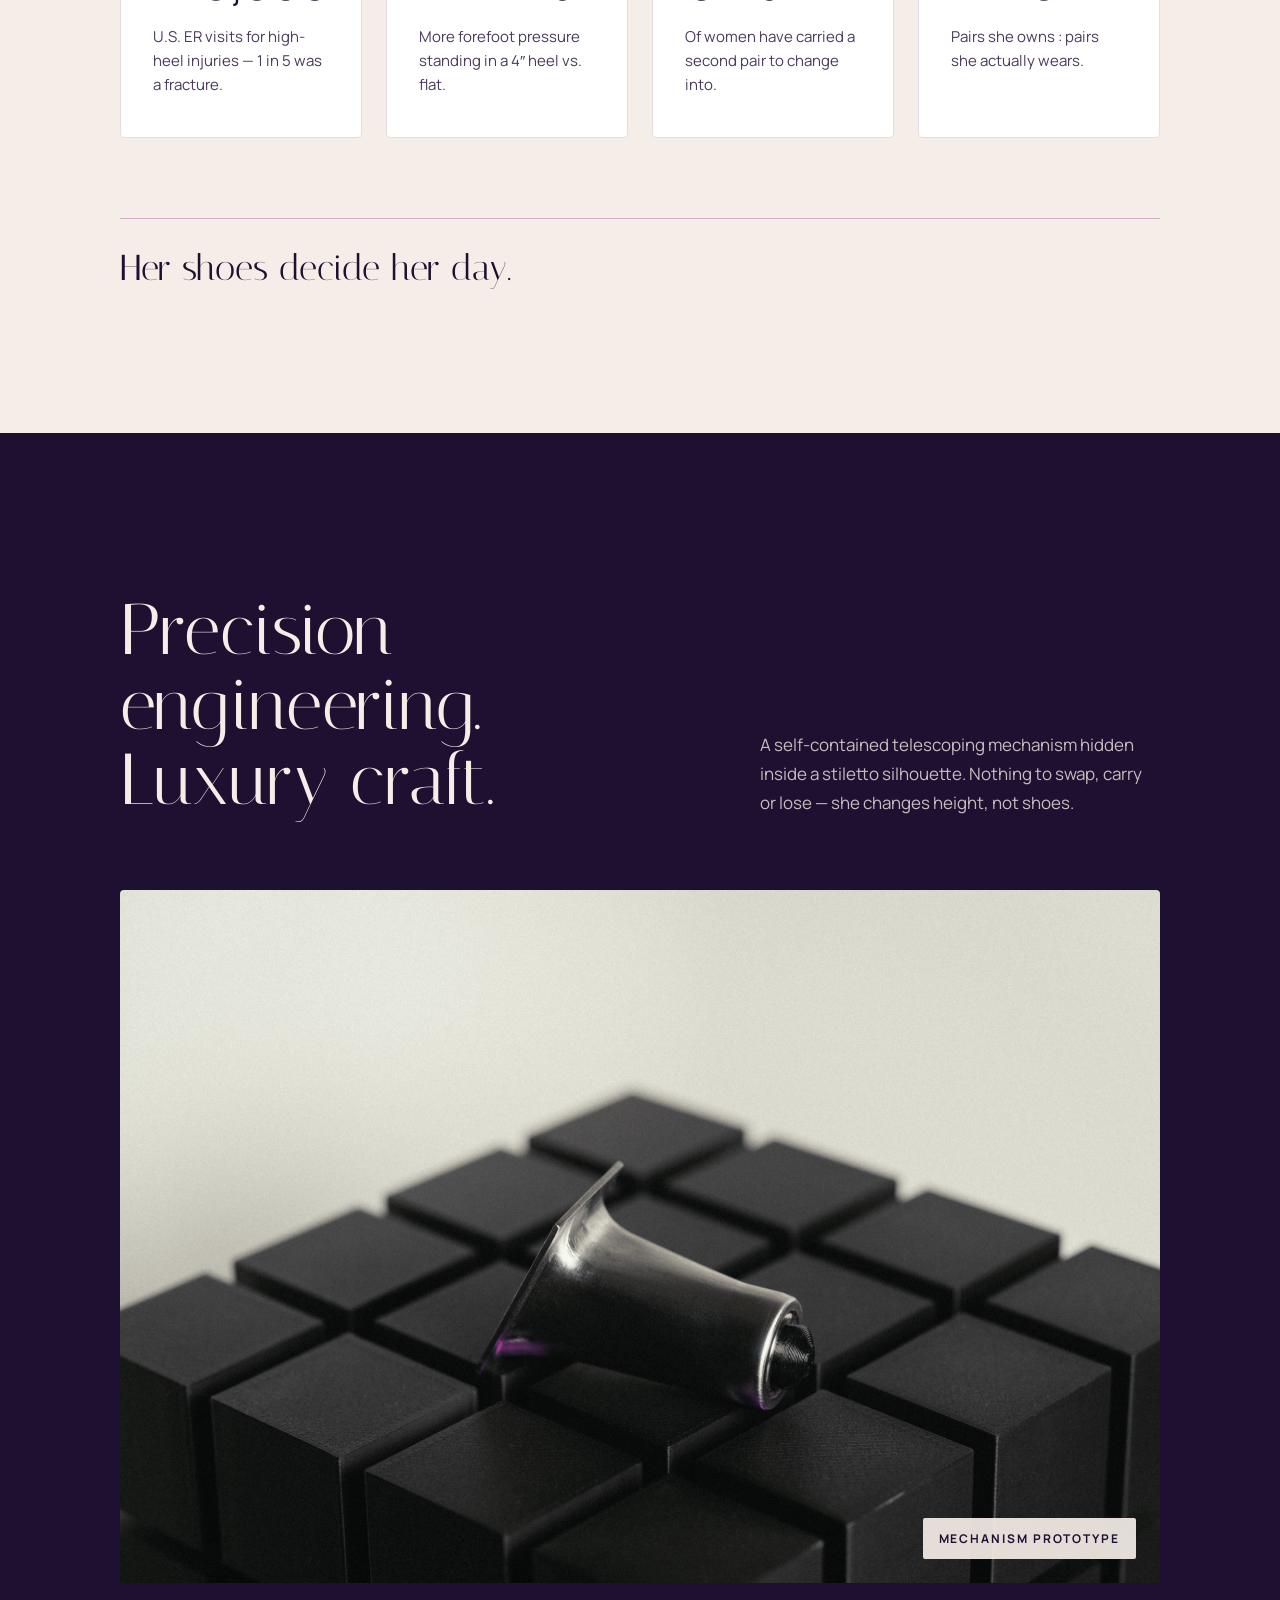
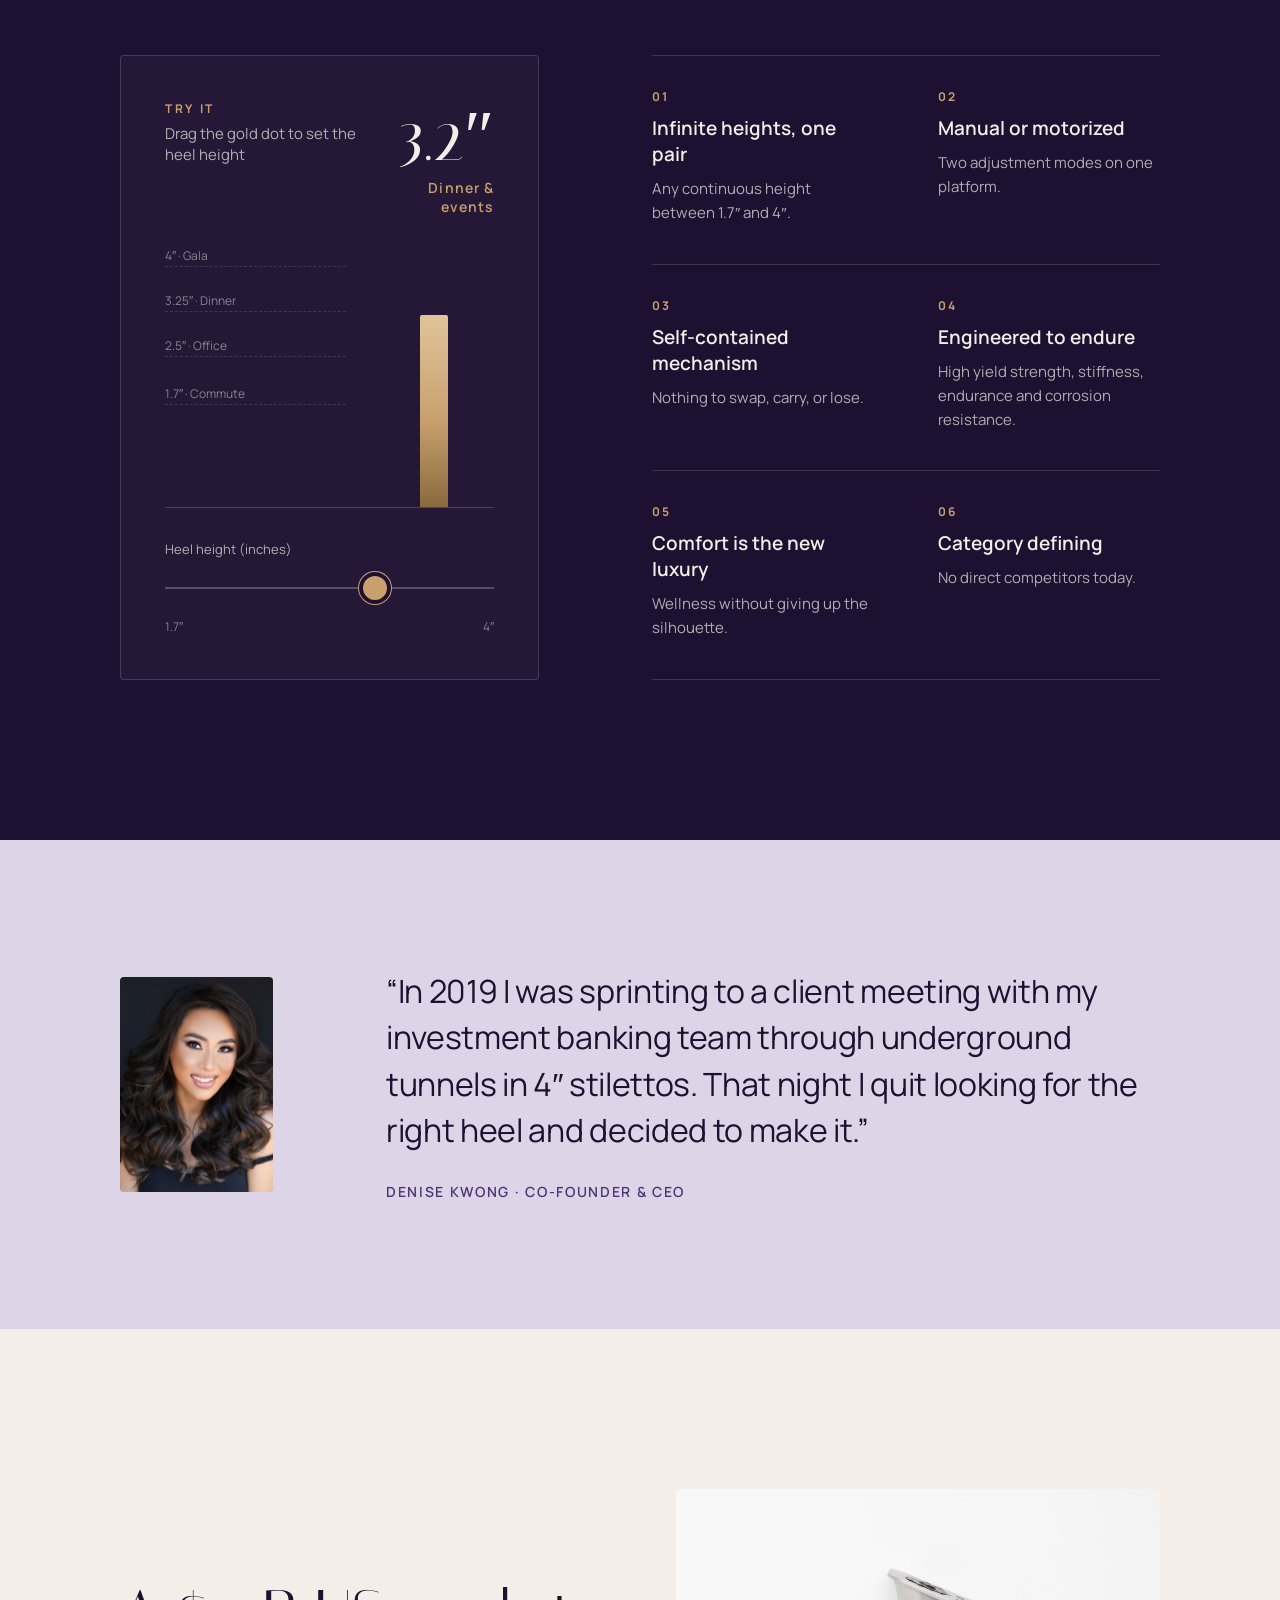
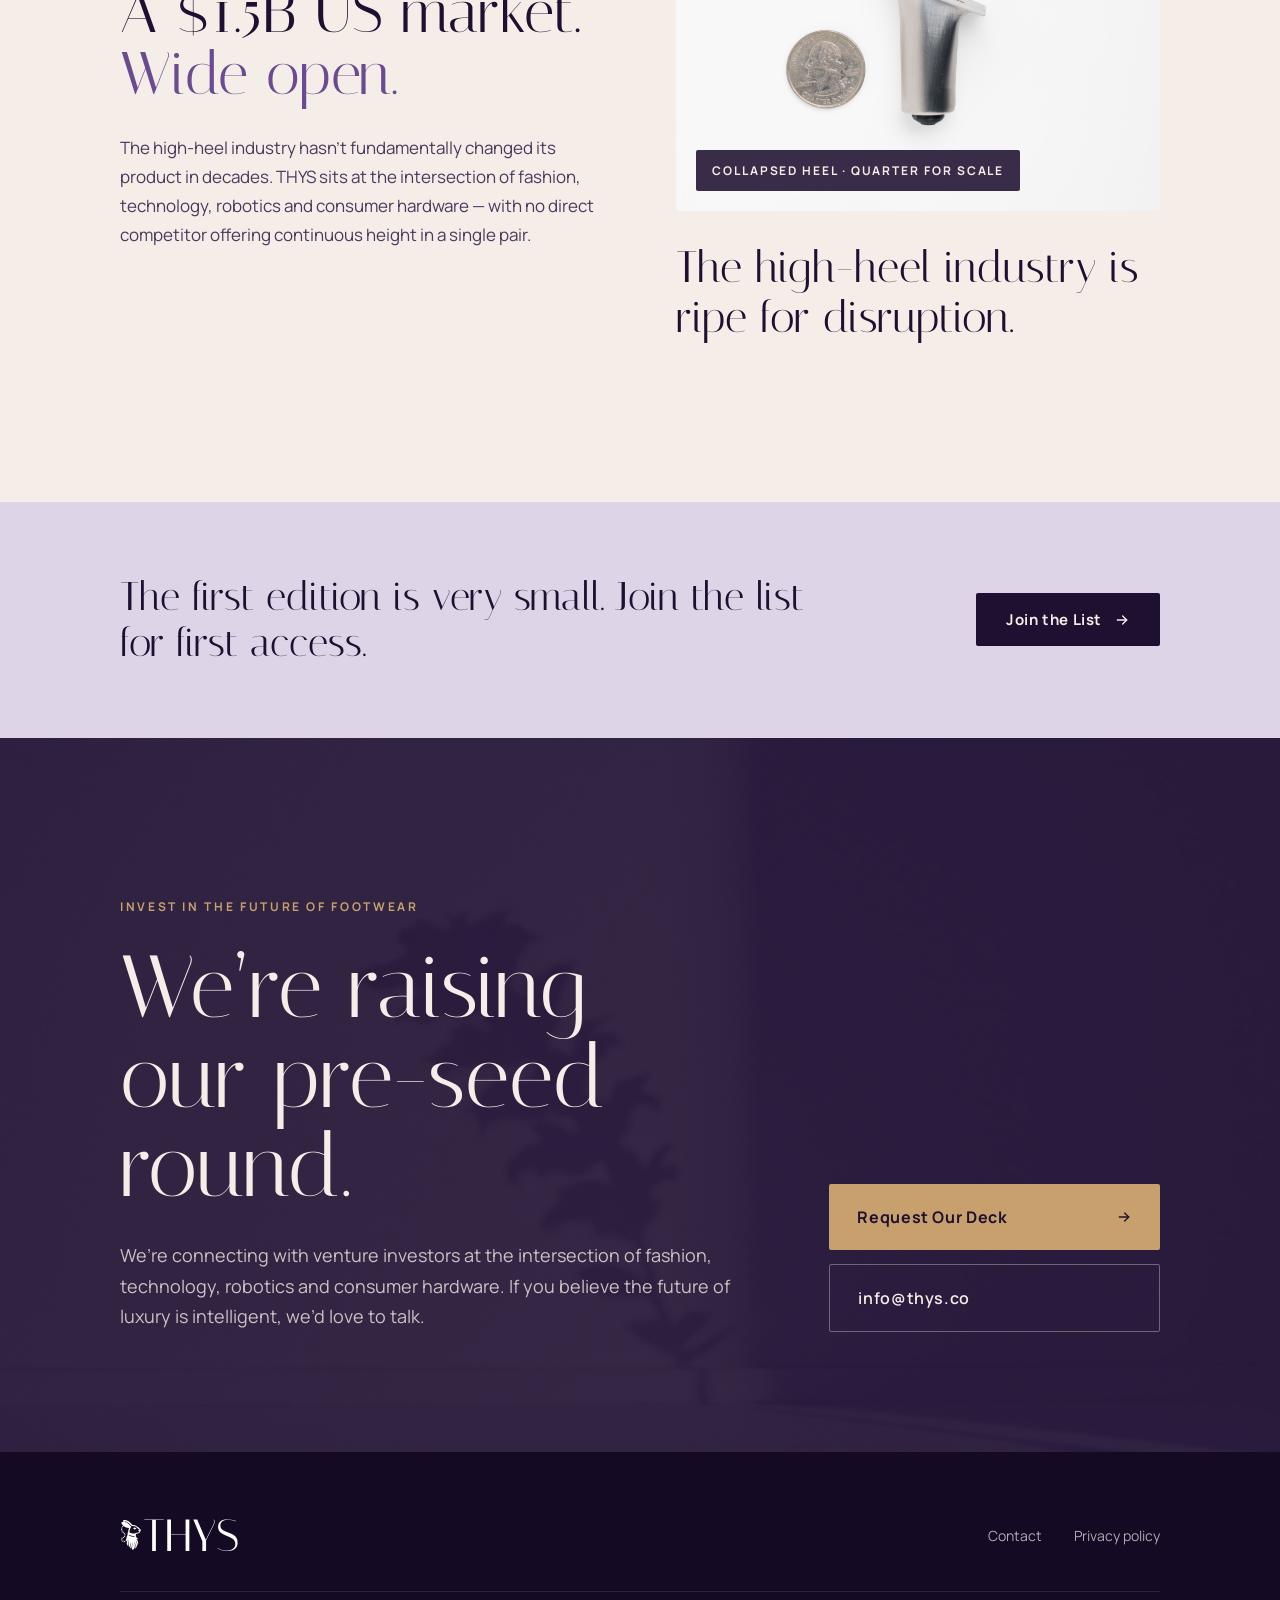
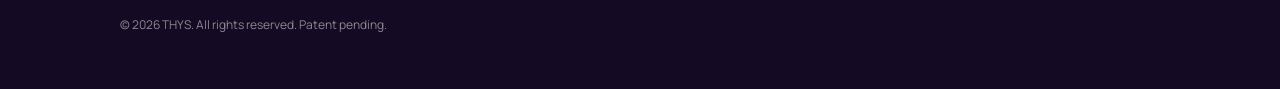
==== commit a47eaee6: "Add "Join the List" band and menu link; retire the homepage pop-up - New lilac band before the inves" ====
--- a/index.html
+++ b/index.html
@@ -20,7 +20,6 @@
   <link rel="preconnect" href="https://fonts.gstatic.com" crossorigin />
   <link href="https://fonts.googleapis.com/css2?family=Italiana&family=Manrope:wght@400;500;600;700&display=swap" rel="stylesheet" />
   <link rel="stylesheet" href="css/home.css">
-  <link rel="stylesheet" href="css/popup.css">
 </head>
 <body class="home">
 
@@ -40,6 +39,7 @@
         <a href="#top">Home</a>
         <a href="contact.html">Contact</a>
         <a href="#investors">Investors</a>
+        <a href="/list">Join the List</a>
       </nav>
     </div>
   </header>
@@ -191,6 +191,16 @@
       </div>
     </section>
 
+    <!-- ===== JOIN THE LIST ===== -->
+    <section class="list-band" aria-labelledby="list-band-title">
+      <div class="list-band-inner container reveal">
+        <p id="list-band-title" class="list-band-text">The first edition is very small. Join the list for first access.</p>
+        <a class="btn btn-plum" href="/list">Join the List
+          <svg viewBox="0 0 24 24" fill="none" stroke="currentColor" stroke-width="2" stroke-linecap="round" stroke-linejoin="round" aria-hidden="true"><path d="M5 12h14"/><path d="M13 6l6 6-6 6"/></svg>
+        </a>
+      </div>
+    </section>
+
     <!-- ===== 05 INVEST ===== -->
     <section id="investors" class="section invest dark container">
       <img class="invest-texture" src="images/texture.jpg" alt="" loading="lazy" />
@@ -224,40 +234,6 @@
     </div>
   </footer>
 
-  <!-- ===== WAITLIST POPUP ===== -->
-  <div id="timer-popup" style="display: none;">
-    <div class="popup-content">
-      <div id="popup-step-1">
-        <h2>This is THYS</h2>
-        <p>Be notified first! Enter your name to join our community.</p>
-        <div class="popup-input-group">
-          <label for="popup-name">Name:</label>
-          <input type="text" id="popup-name" name="name" required>
-        </div>
-        <button type="button" id="popup-next-step">Continue</button>
-      </div>
-      <div id="popup-step-2" style="display: none;">
-        <h2>Almost there!</h2>
-        <p>Please enter your email so we can notify you about the launch.</p>
-        <div class="popup-input-group">
-          <label for="popup-email">Email:</label>
-          <input type="email" id="popup-email" name="email" required>
-        </div>
-        <button type="submit" id="popup-submit">Submit</button>
-      </div>
-      <div id="popup-submitting" style="display: none;">
-        <p>Submitting...</p>
-      </div>
-      <div id="popup-success" style="display: none;">
-        <p>Thank you! Your details have been submitted.</p>
-      </div>
-      <div id="popup-error" style="display: none;">
-        <p>Sorry, there was an error. Please try again later.</p>
-      </div>
-    </div>
-  </div>
-
-  <script src="js/popup.js" defer></script>
   <script src="js/home.js" defer></script>
 </body>
 </html>
--- a/css/home.css
+++ b/css/home.css
@@ -18,10 +18,6 @@
   --color-card-border:       #e6dbe3;
   --color-body-muted:        #4a3a5c;
 
-  /* used by css/popup.css */
-  --color-text-dark:   #1e1030;
-  --color-text-subtle: #6a4a90;
-  --color-background:  #f5ede8;
 
   --gutter: 120px;
   --section-pad: 160px;
@@ -80,6 +76,8 @@
 .btn svg { width: 16px; height: 16px; }
 .btn-gold { background: var(--color-aged-gold); color: var(--color-deep-plum) !important; }
 .btn-gold:hover { background: var(--color-aged-gold-light); }
+.btn-plum { background: var(--color-deep-plum); color: var(--color-warm-ivory) !important; }
+.btn-plum:hover { background: #33204d; }
 .btn-ghost { border: 1px solid rgba(245, 237, 232, 0.35); color: var(--color-warm-ivory) !important; font-weight: 600; }
 .btn-ghost:hover { border-color: var(--color-aged-gold); color: var(--color-aged-gold) !important; }
 .btn:focus-visible, .site-nav a:focus-visible, .nav-toggle:focus-visible {
@@ -312,6 +310,12 @@
 .market-figure .media-tag { left: 20px; bottom: 20px; background: rgba(30, 16, 48, 0.88); color: var(--color-warm-ivory); }
 .market-figure img { width: 100%; height: auto; }
 .market-statement { font-family: var(--font-heading); font-size: 44px; line-height: 1.12; }
+
+/* ── Join the list ── */
+.list-band { background: var(--color-antique-lilac); }
+.list-band-inner { padding-block: 72px; display: flex; align-items: center; justify-content: space-between; gap: 40px; }
+.list-band-text { max-width: 720px; font-family: var(--font-heading); font-size: 40px; line-height: 1.15; }
+.list-band .btn { flex-shrink: 0; }
 
 /* ── Invest ── */
 .invest { position: relative; overflow: hidden; padding-bottom: 120px; display: flex; flex-direction: column; gap: 88px; }
@@ -436,6 +440,8 @@
   .feature p { font-size: 14px; }
 
 
+  .list-band-inner { flex-direction: column; align-items: stretch; gap: 24px; padding-block: 56px; }
+  .list-band-text { font-size: 28px; }
   .market { gap: 32px; }
   .market-statement { font-size: 28px; line-height: 1.2; }
   .market-side { gap: 24px; }
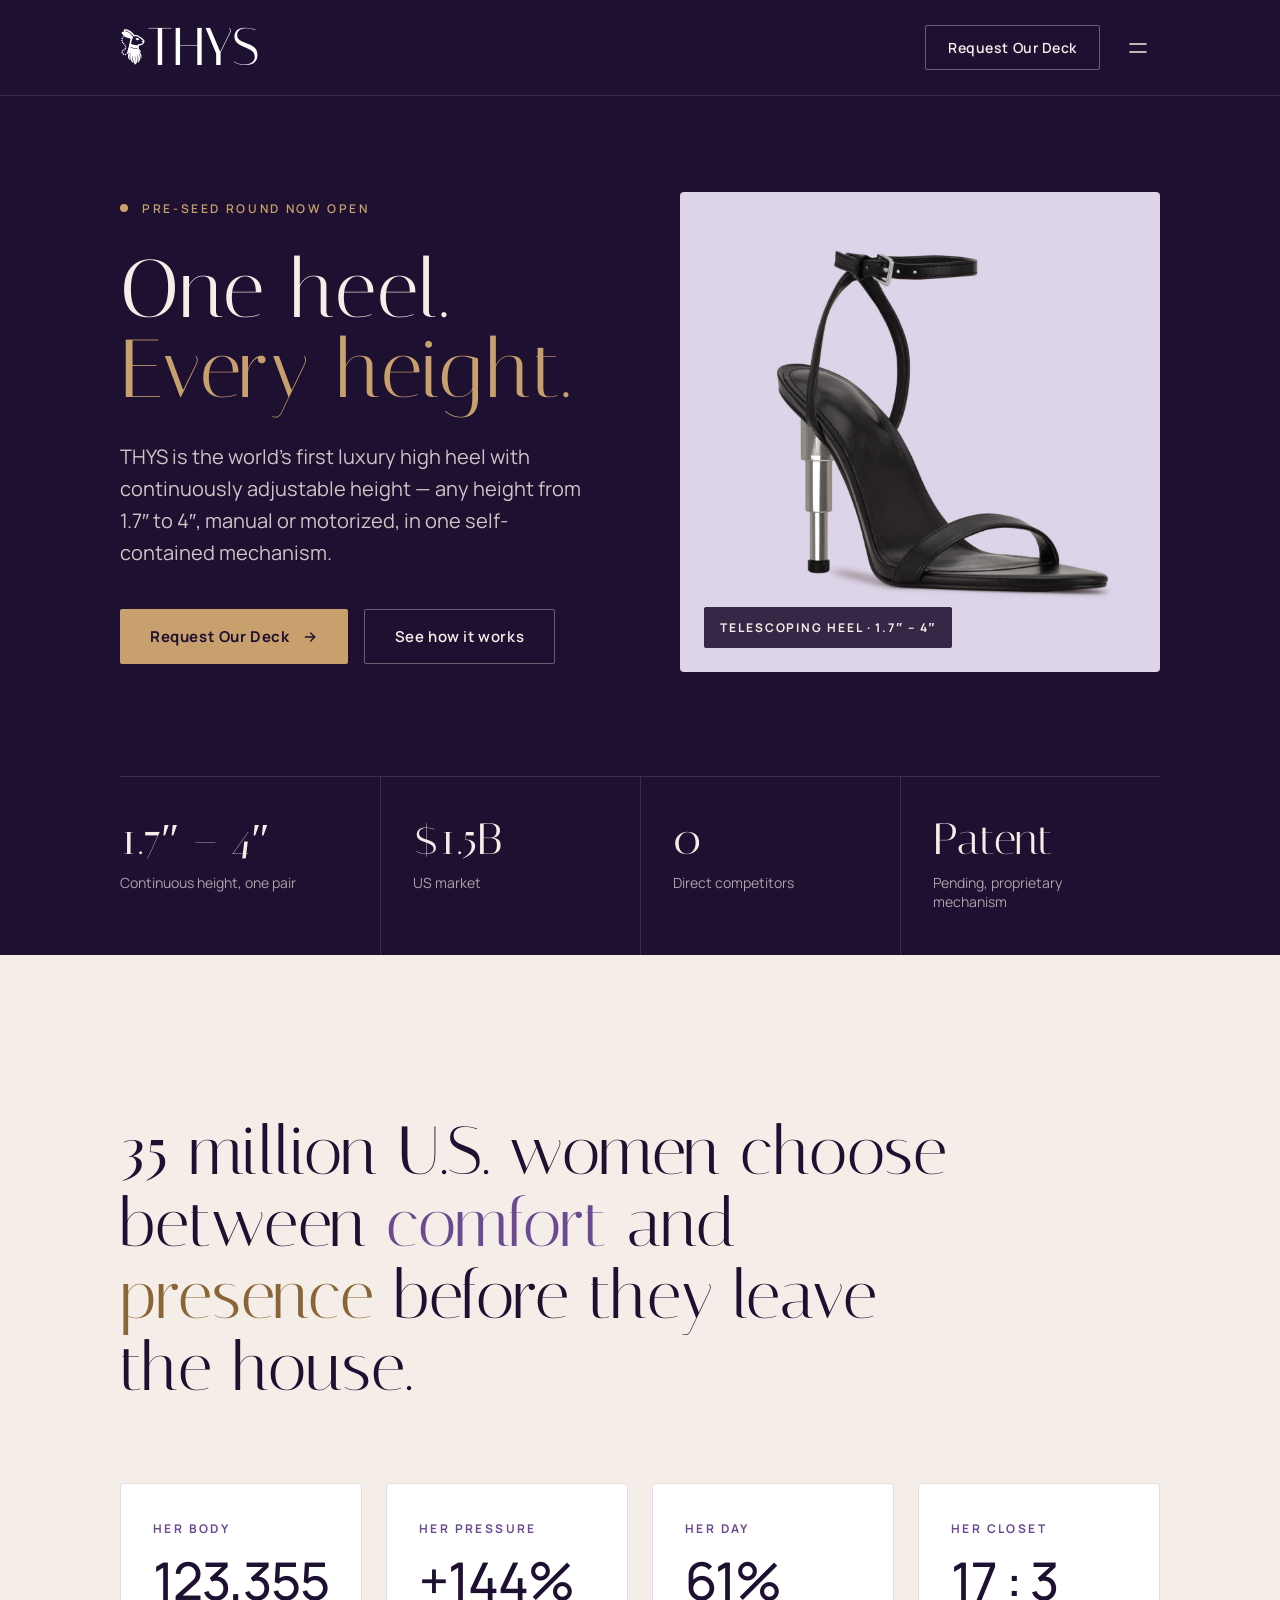
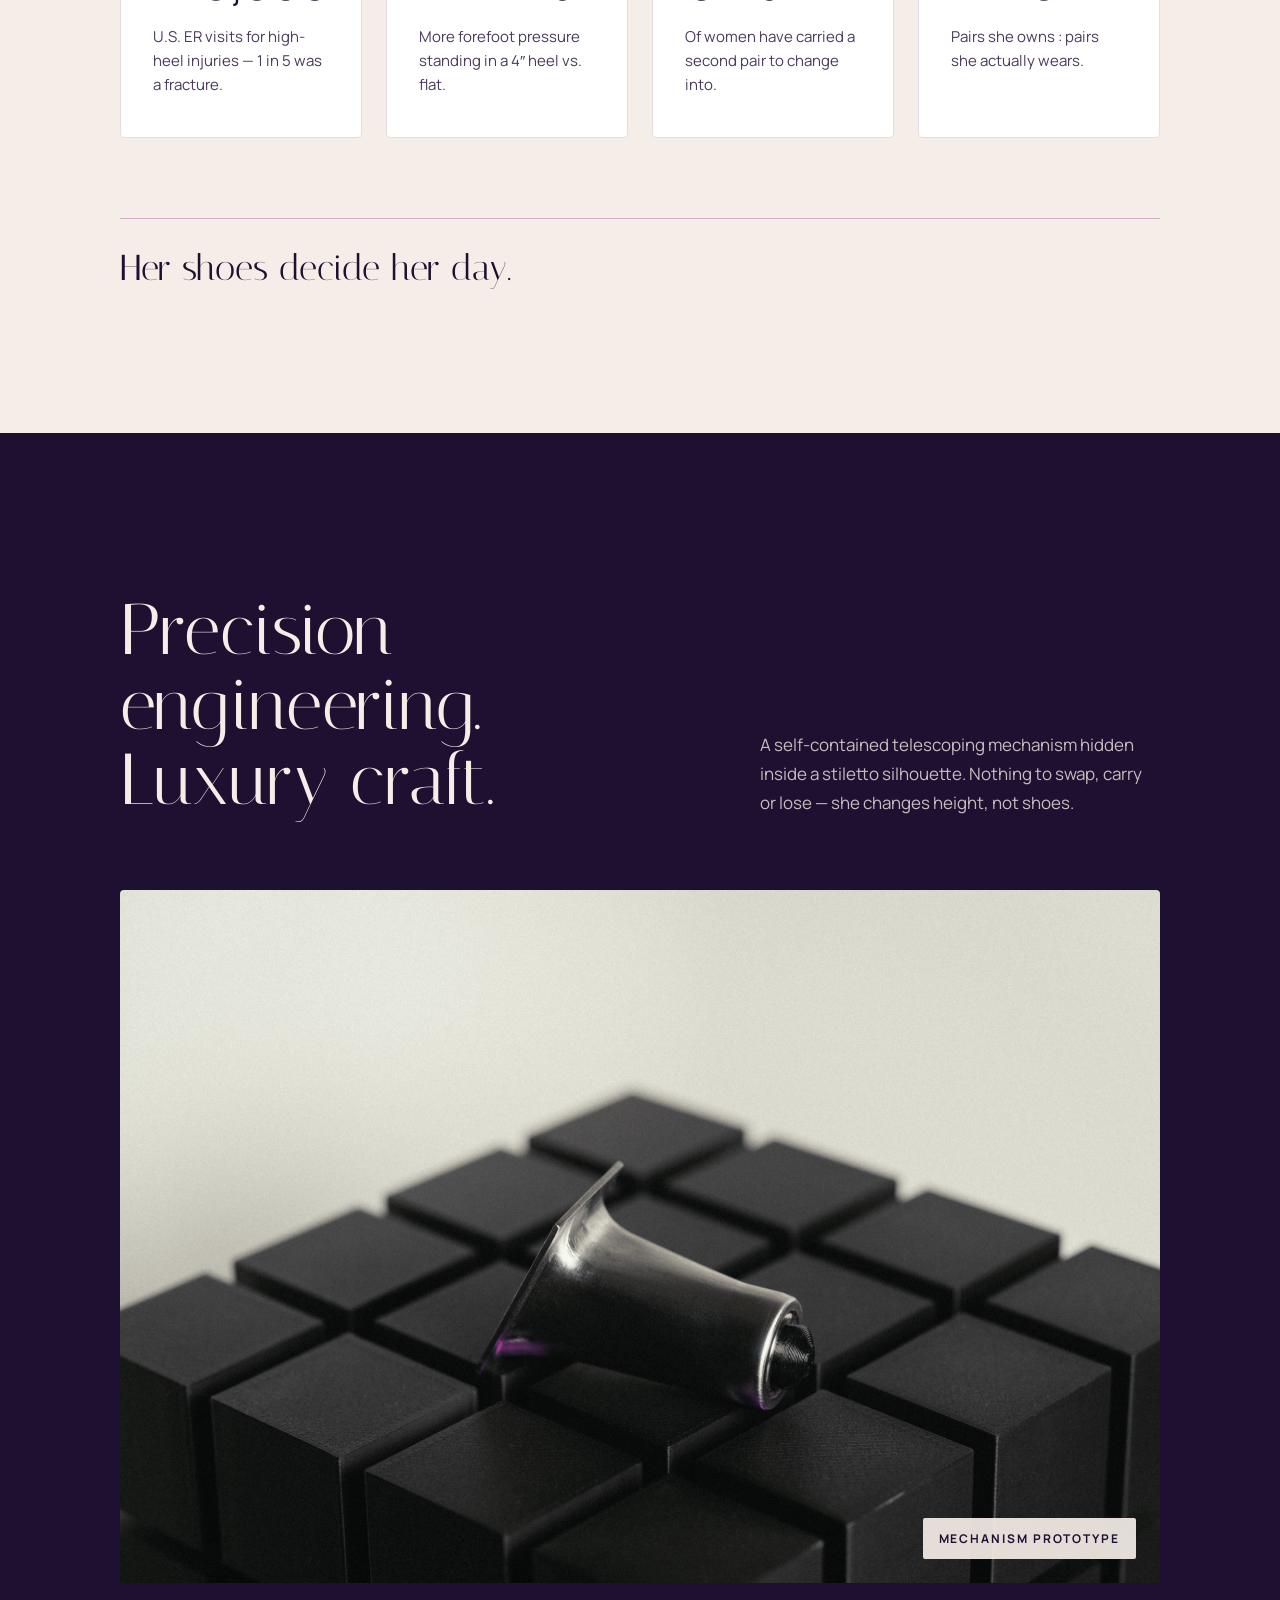
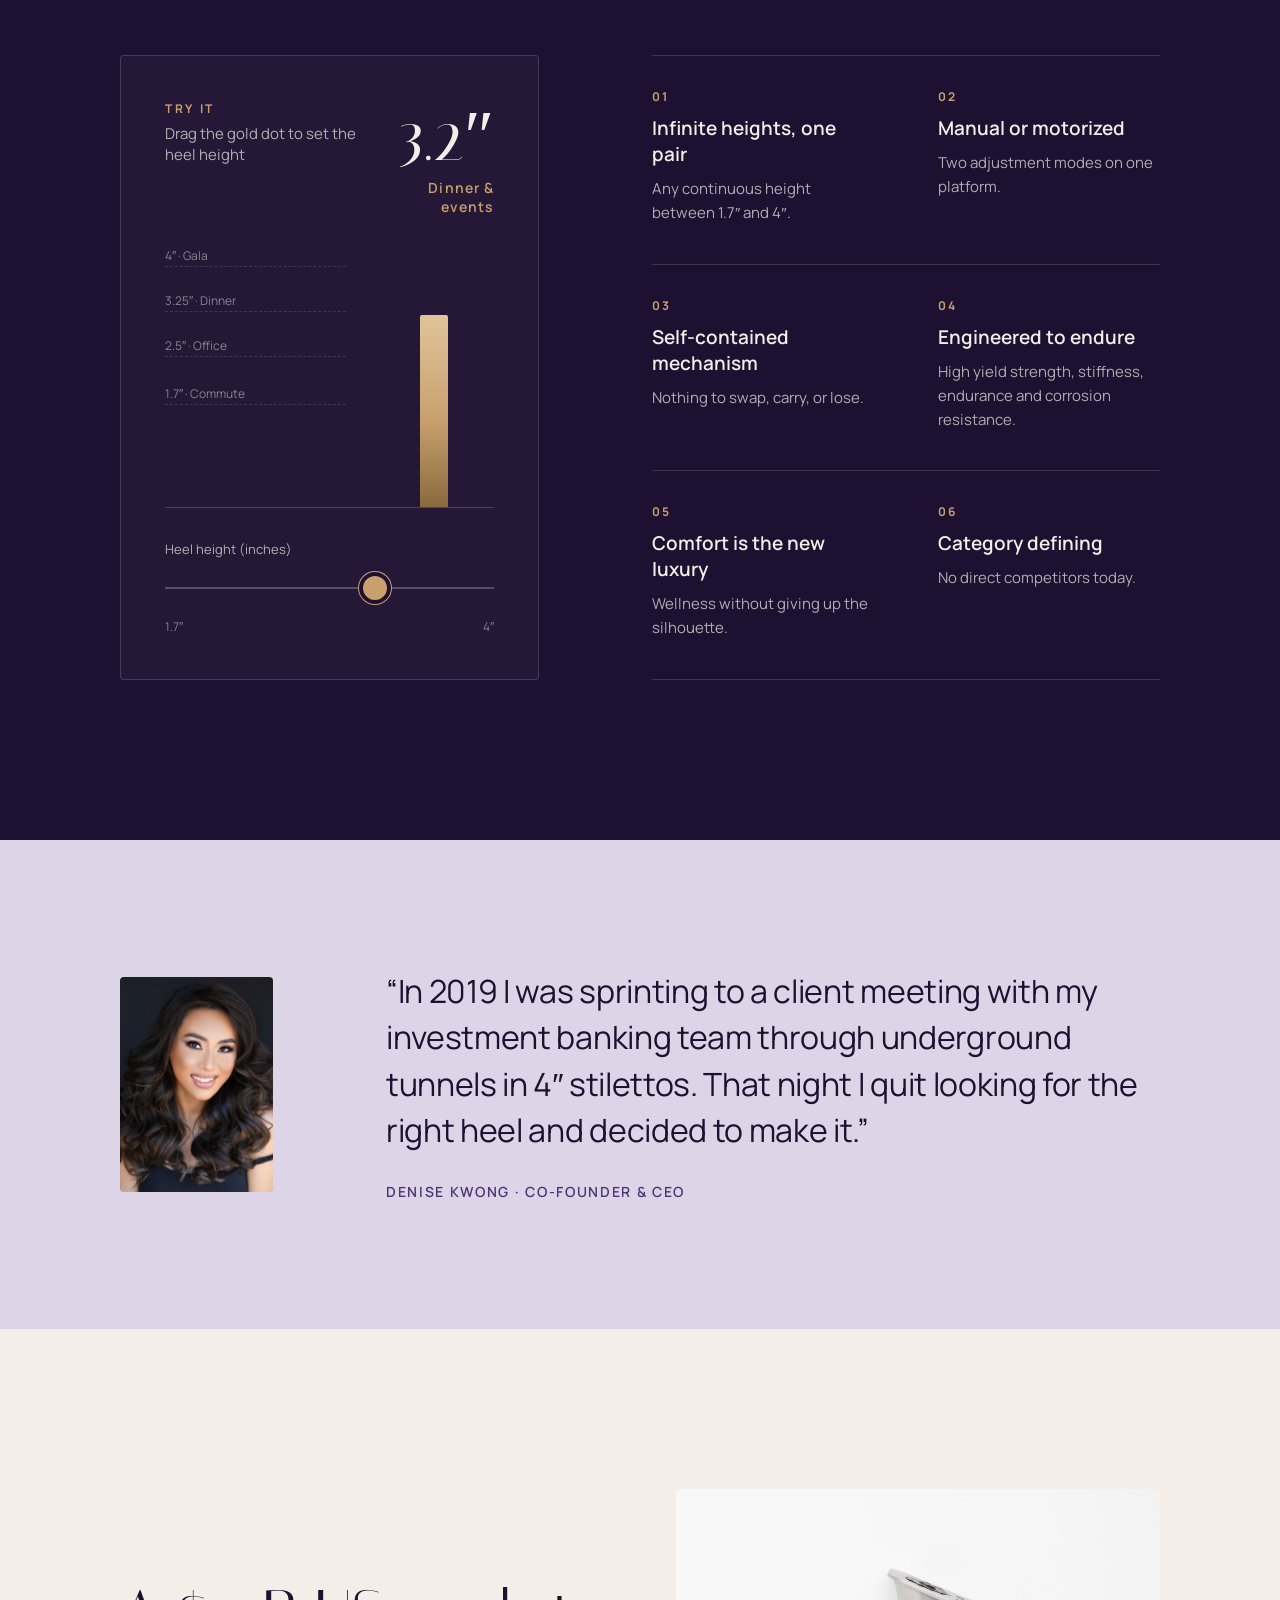
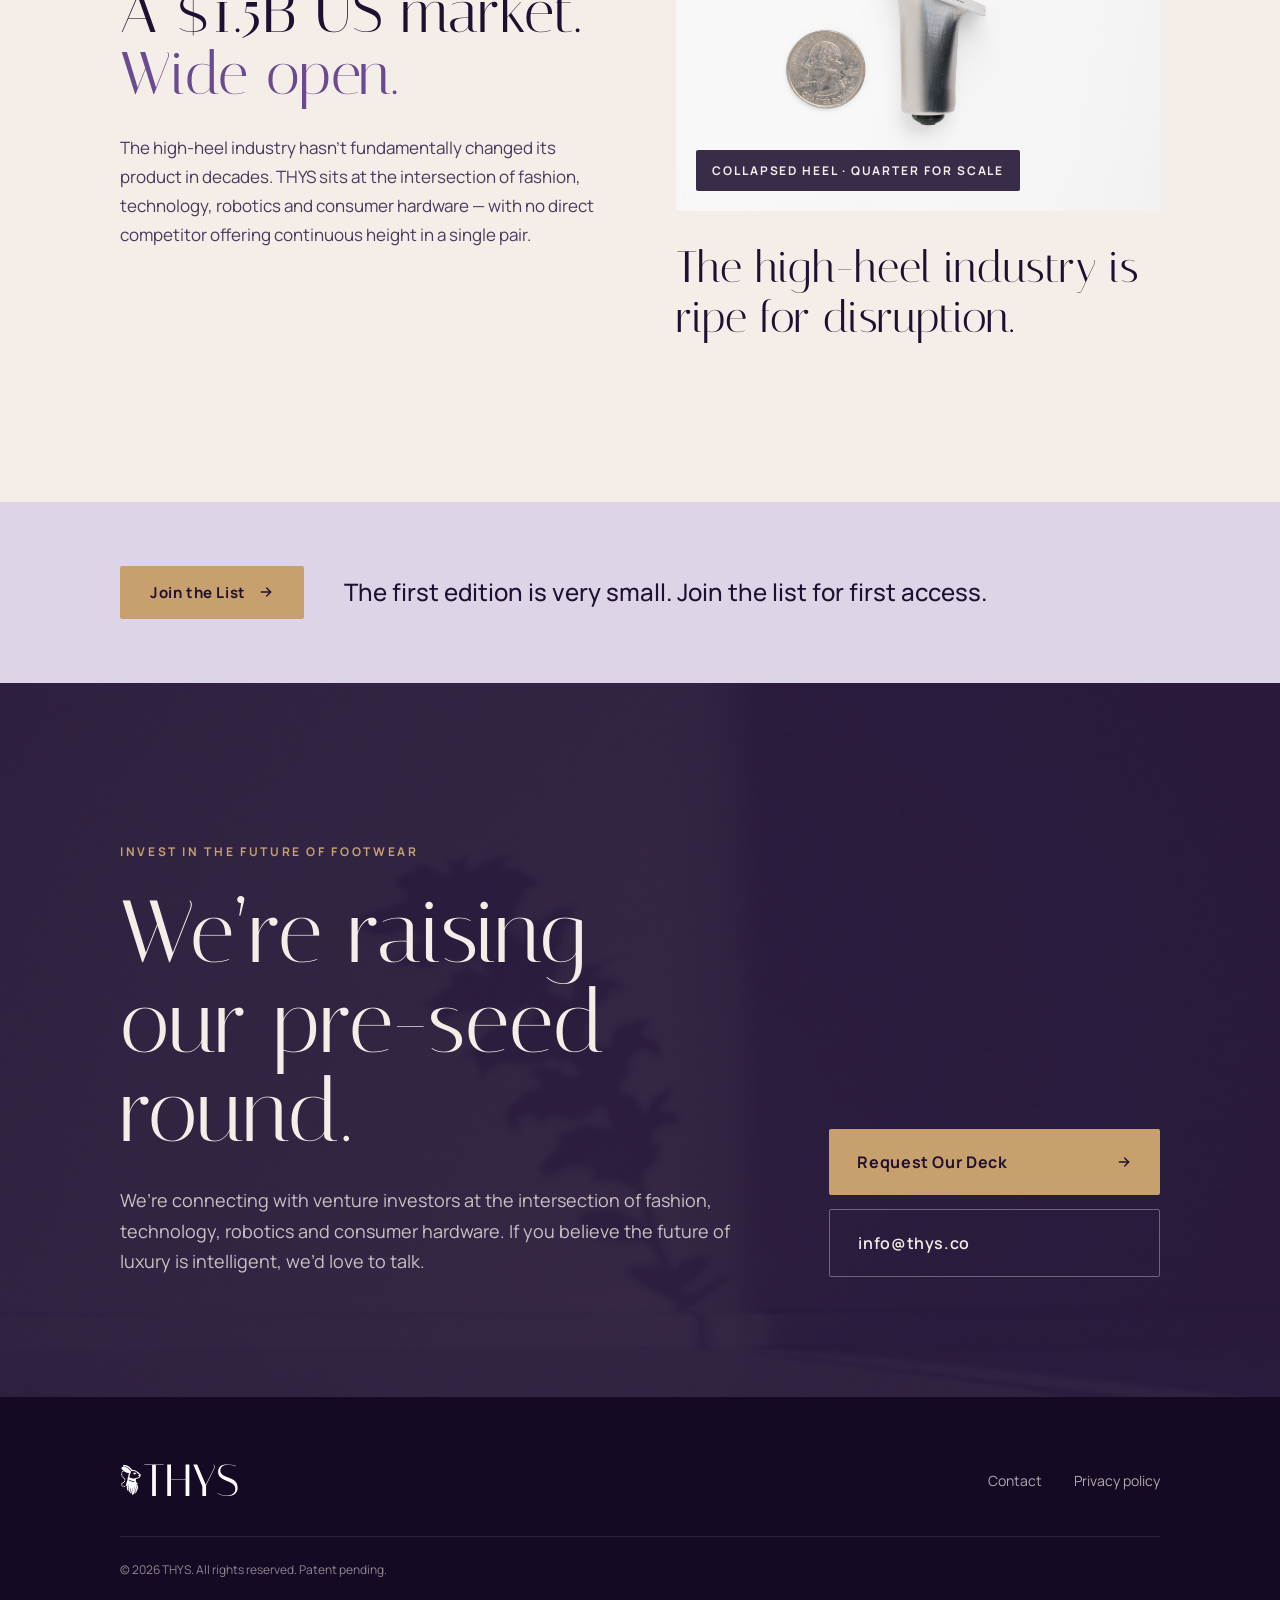
==== commit 4c48d2d2: "Join the List band: gold button on the left, Manrope text on the right Co-Authored-By: Claude Opus 5" ====
--- a/index.html
+++ b/index.html
@@ -194,10 +194,10 @@
     <!-- ===== JOIN THE LIST ===== -->
     <section class="list-band" aria-labelledby="list-band-title">
       <div class="list-band-inner container reveal">
-        <p id="list-band-title" class="list-band-text">The first edition is very small. Join the list for first access.</p>
-        <a class="btn btn-plum" href="/list">Join the List
+        <a class="btn btn-gold" href="/list" aria-describedby="list-band-title">Join the List
           <svg viewBox="0 0 24 24" fill="none" stroke="currentColor" stroke-width="2" stroke-linecap="round" stroke-linejoin="round" aria-hidden="true"><path d="M5 12h14"/><path d="M13 6l6 6-6 6"/></svg>
         </a>
+        <p id="list-band-title" class="list-band-text">The first edition is very small. Join the list for first access.</p>
       </div>
     </section>
 
--- a/css/home.css
+++ b/css/home.css
@@ -76,8 +76,6 @@
 .btn svg { width: 16px; height: 16px; }
 .btn-gold { background: var(--color-aged-gold); color: var(--color-deep-plum) !important; }
 .btn-gold:hover { background: var(--color-aged-gold-light); }
-.btn-plum { background: var(--color-deep-plum); color: var(--color-warm-ivory) !important; }
-.btn-plum:hover { background: #33204d; }
 .btn-ghost { border: 1px solid rgba(245, 237, 232, 0.35); color: var(--color-warm-ivory) !important; font-weight: 600; }
 .btn-ghost:hover { border-color: var(--color-aged-gold); color: var(--color-aged-gold) !important; }
 .btn:focus-visible, .site-nav a:focus-visible, .nav-toggle:focus-visible {
@@ -313,8 +311,8 @@
 
 /* ── Join the list ── */
 .list-band { background: var(--color-antique-lilac); }
-.list-band-inner { padding-block: 72px; display: flex; align-items: center; justify-content: space-between; gap: 40px; }
-.list-band-text { max-width: 720px; font-family: var(--font-heading); font-size: 40px; line-height: 1.15; }
+.list-band-inner { padding-block: 64px; display: flex; align-items: center; gap: 40px; }
+.list-band-text { max-width: 720px; font-family: var(--font-default); font-weight: 500; font-size: 24px; line-height: 1.45; }
 .list-band .btn { flex-shrink: 0; }
 
 /* ── Invest ── */
@@ -440,8 +438,8 @@
   .feature p { font-size: 14px; }
 
 
-  .list-band-inner { flex-direction: column; align-items: stretch; gap: 24px; padding-block: 56px; }
-  .list-band-text { font-size: 28px; }
+  .list-band-inner { flex-direction: column-reverse; align-items: stretch; gap: 20px; padding-block: 48px; }
+  .list-band-text { font-size: 18px; }
   .market { gap: 32px; }
   .market-statement { font-size: 28px; line-height: 1.2; }
   .market-side { gap: 24px; }
